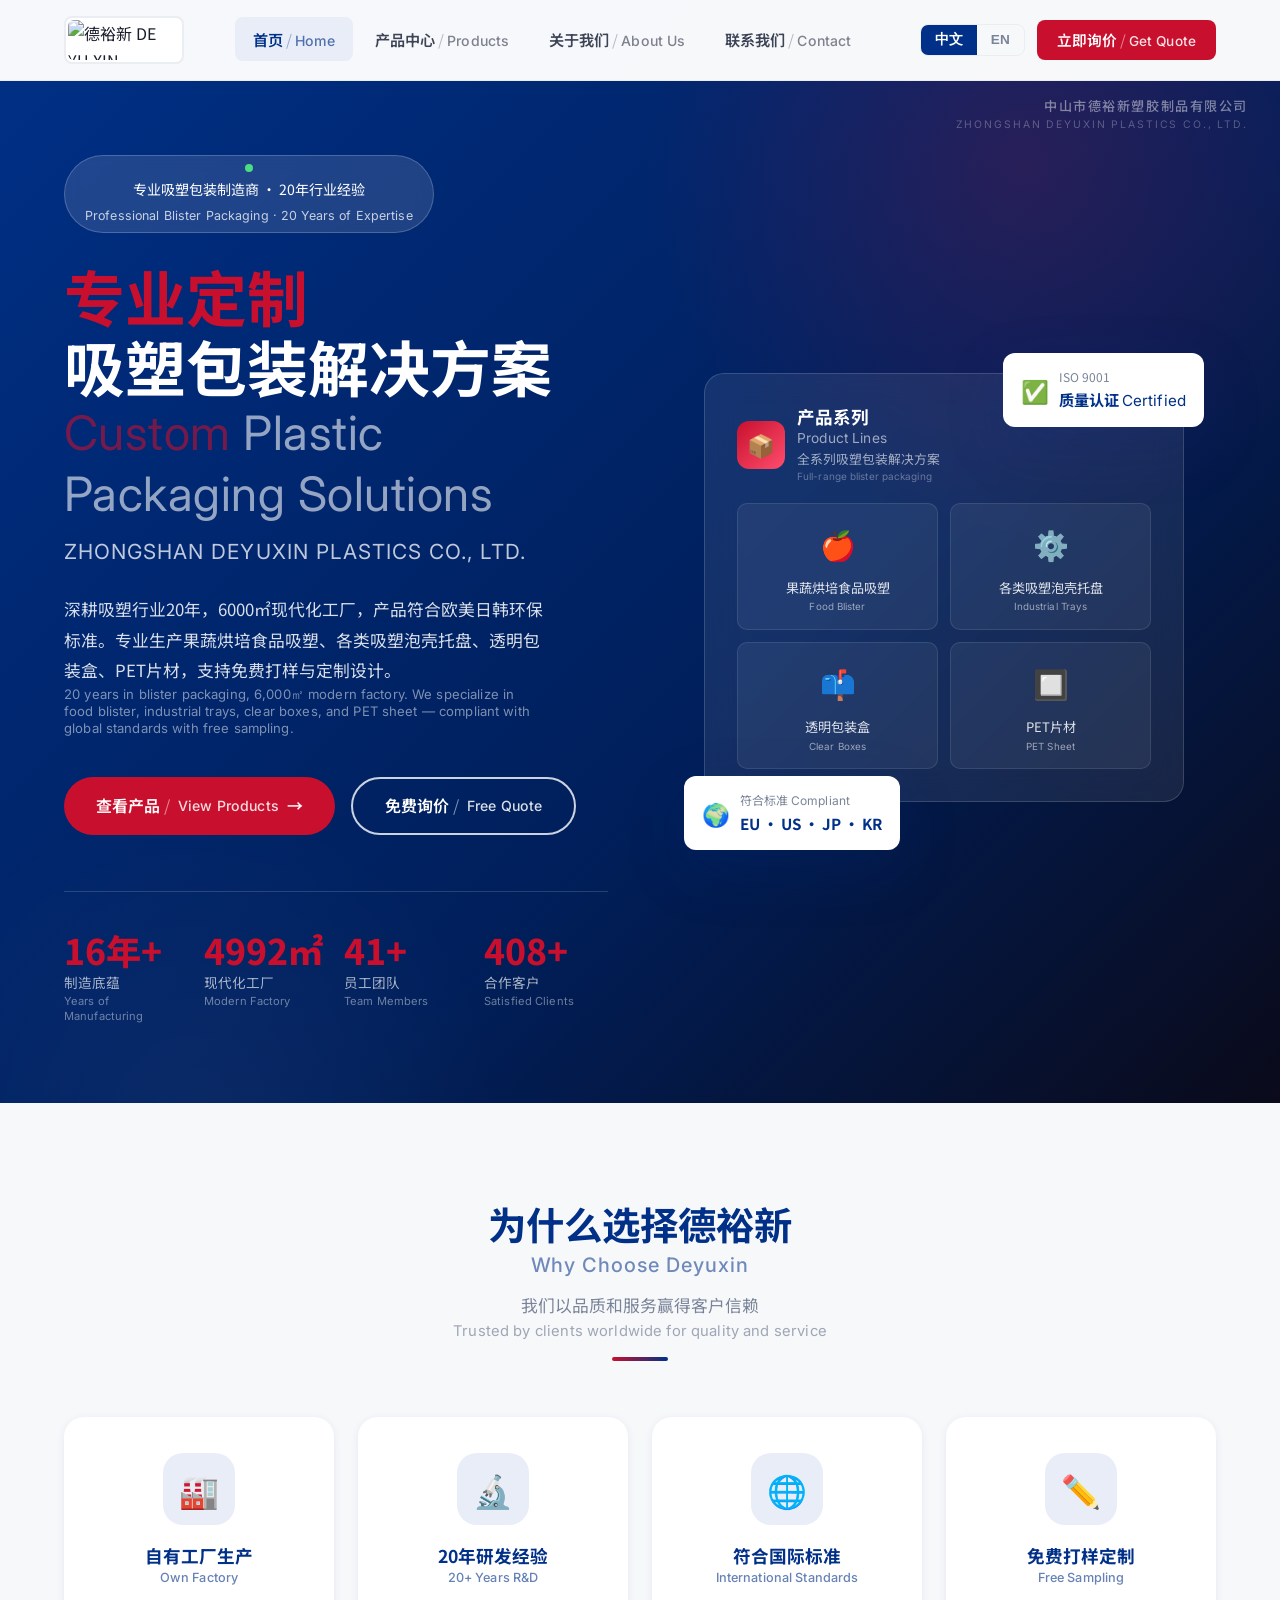
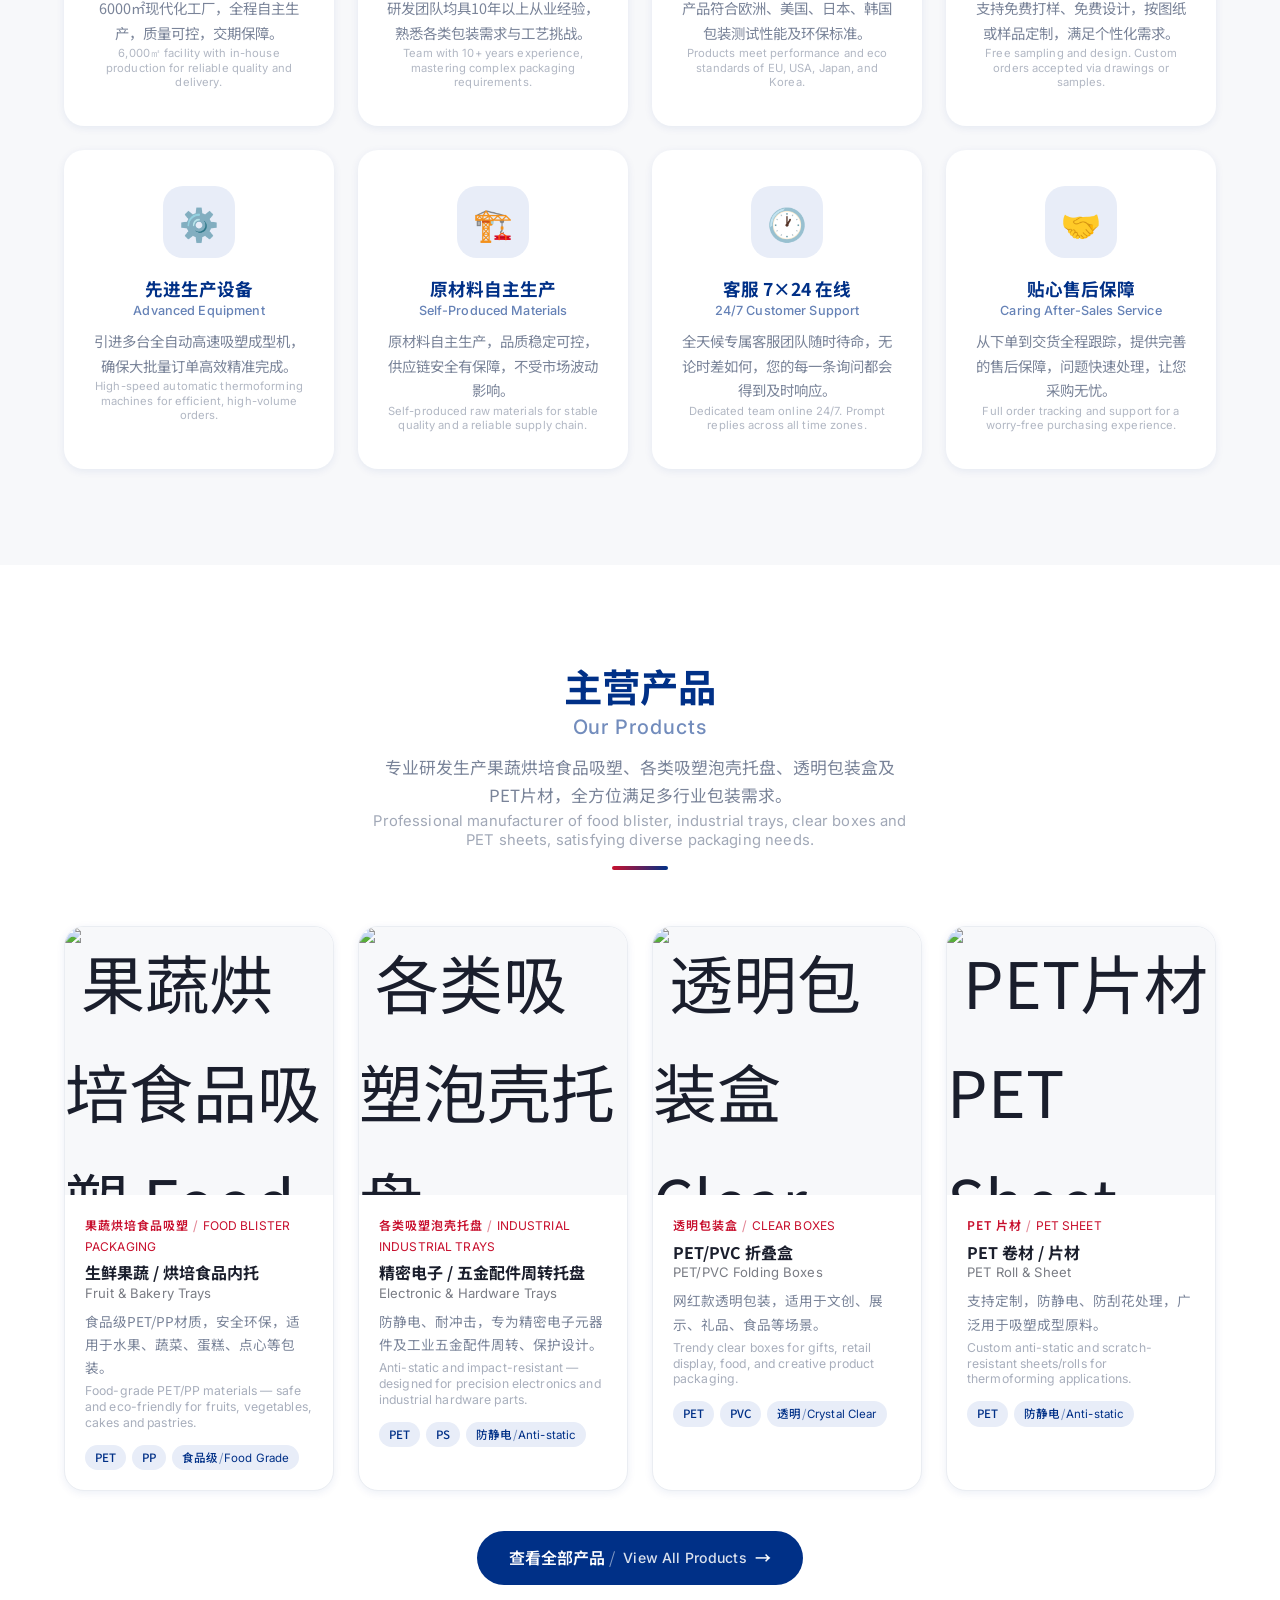
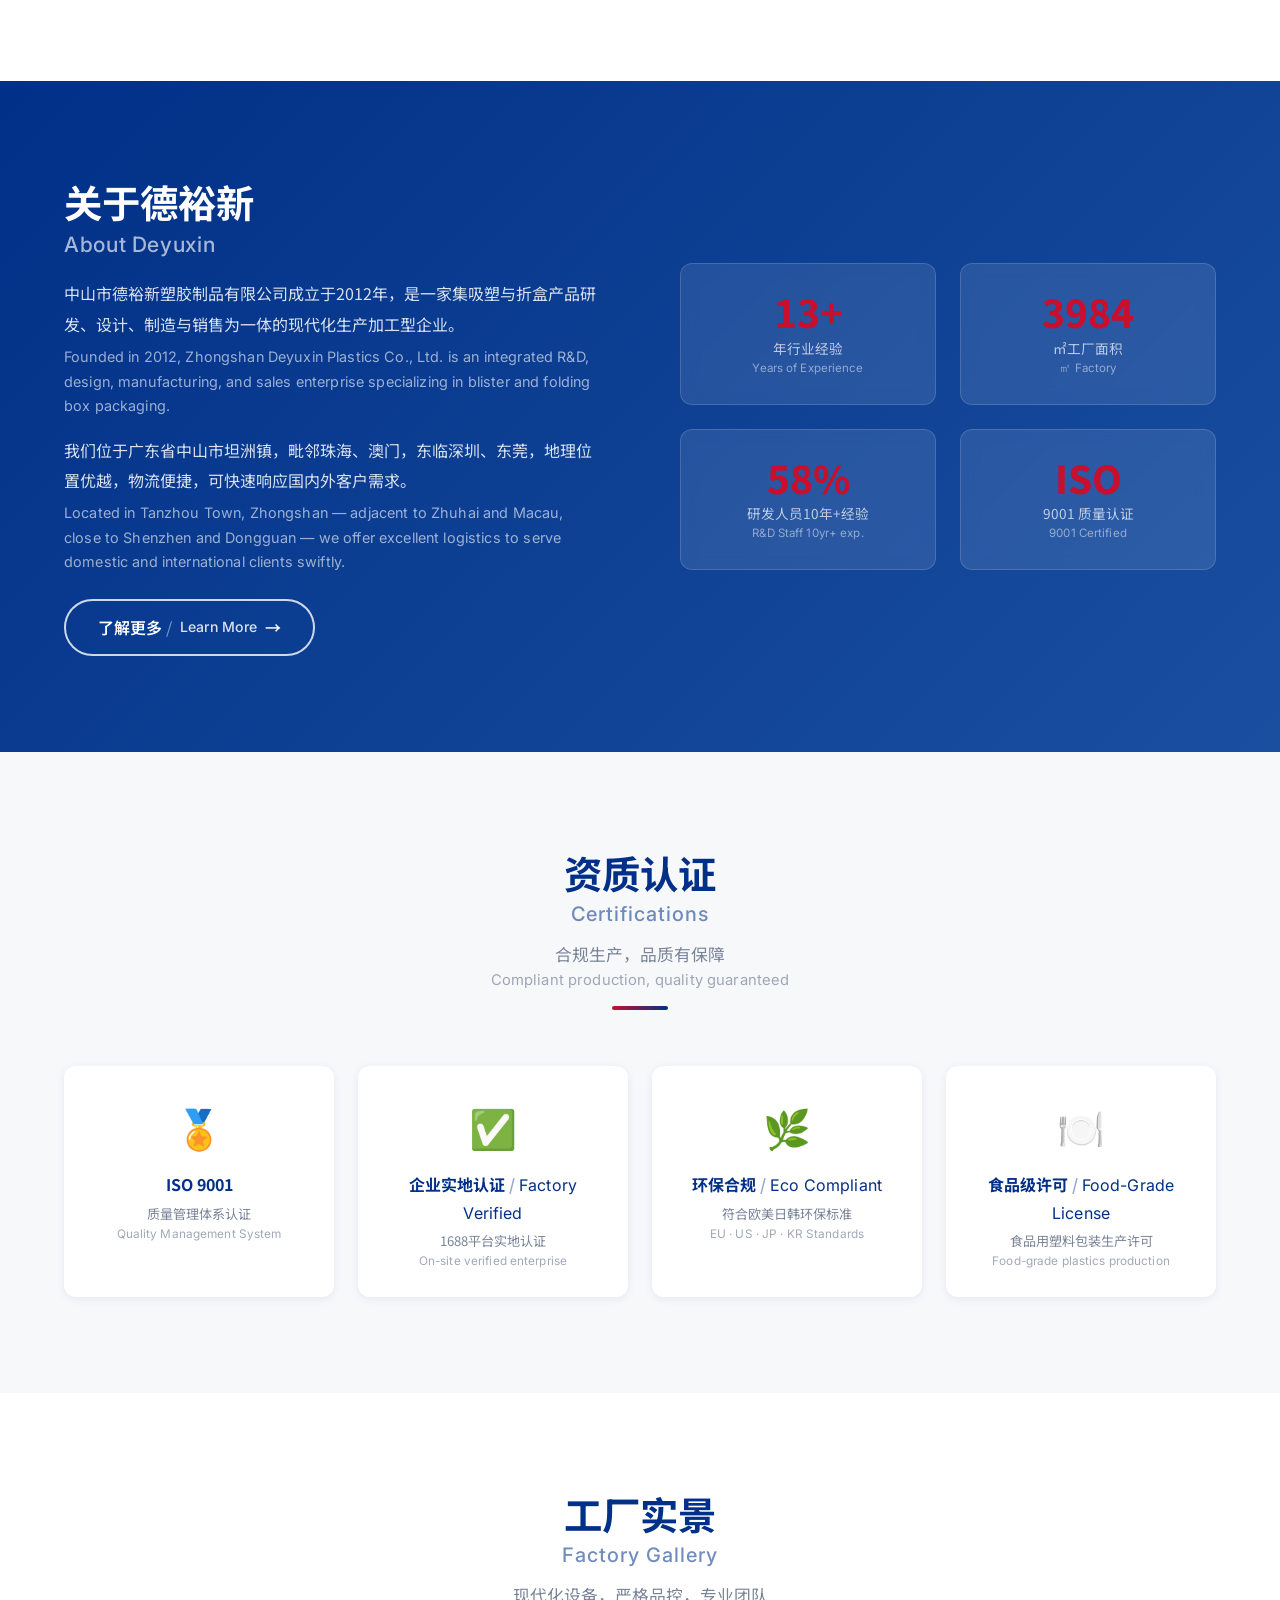
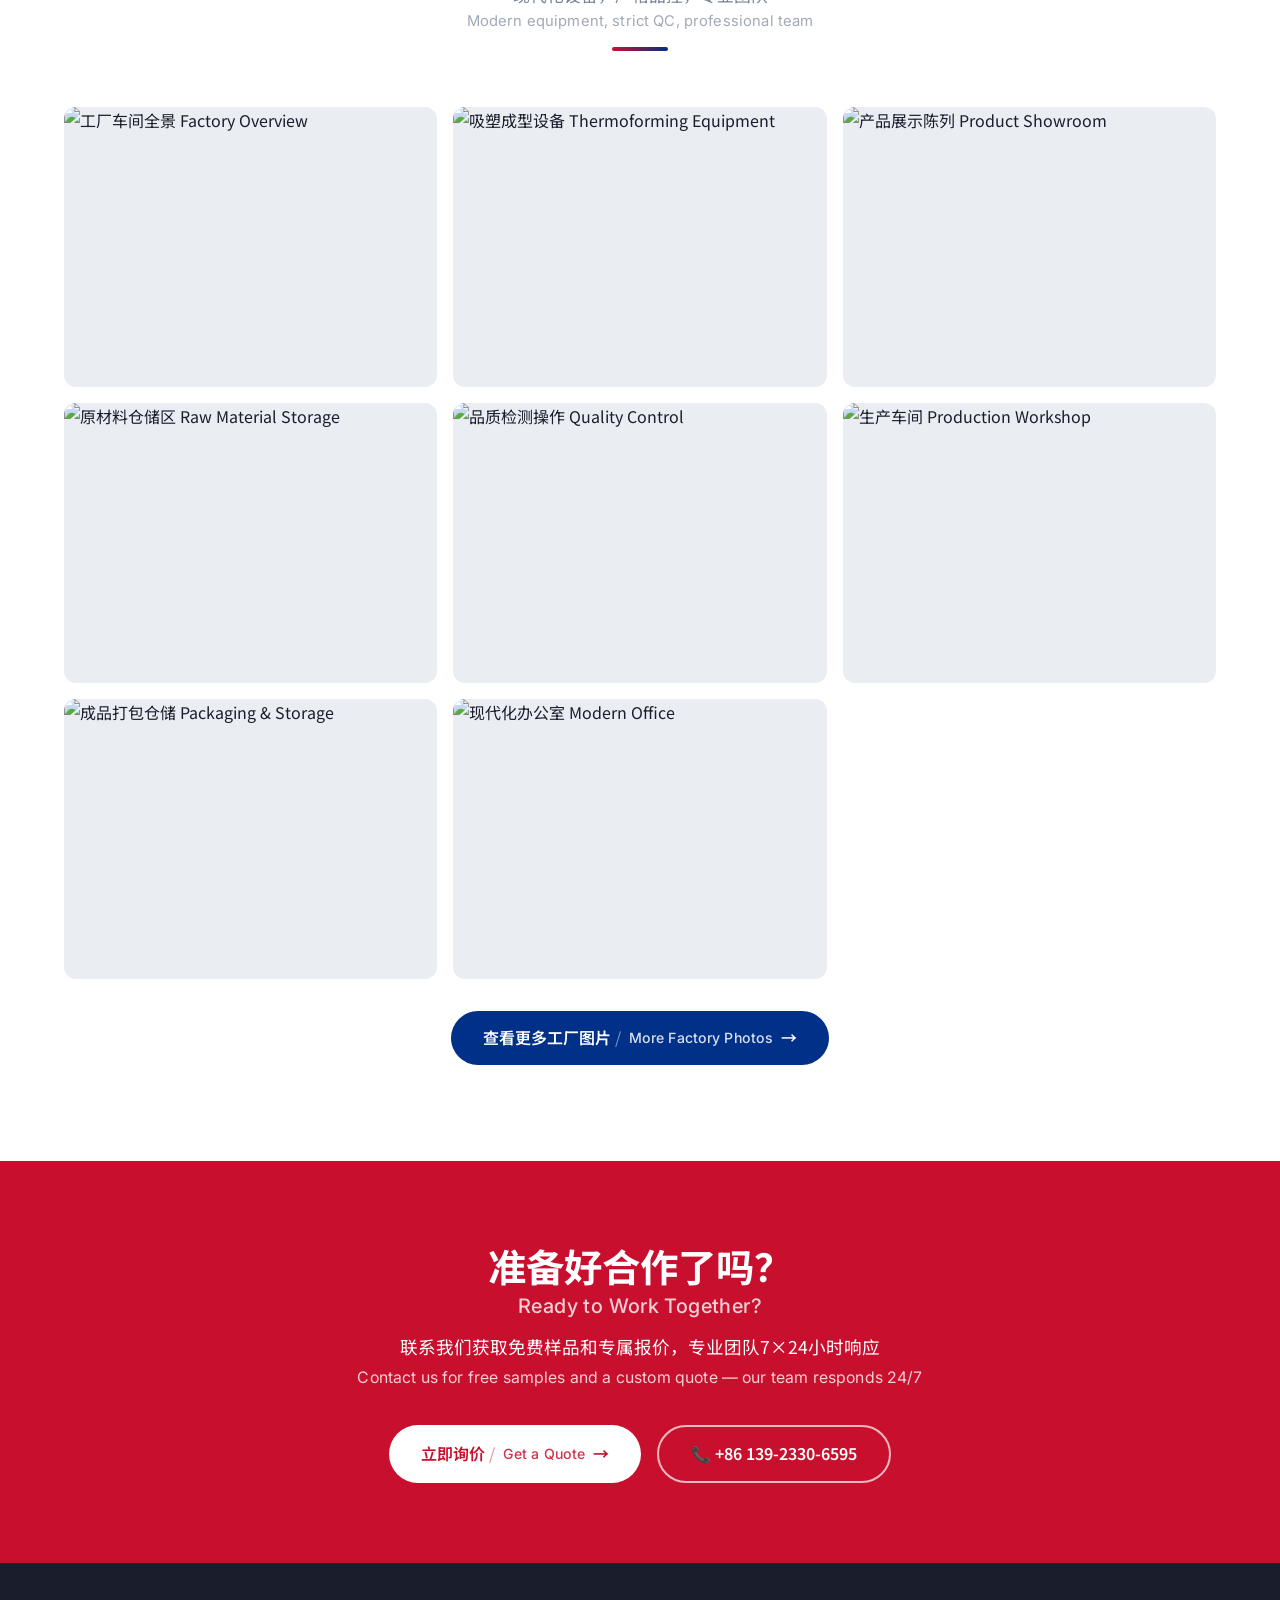
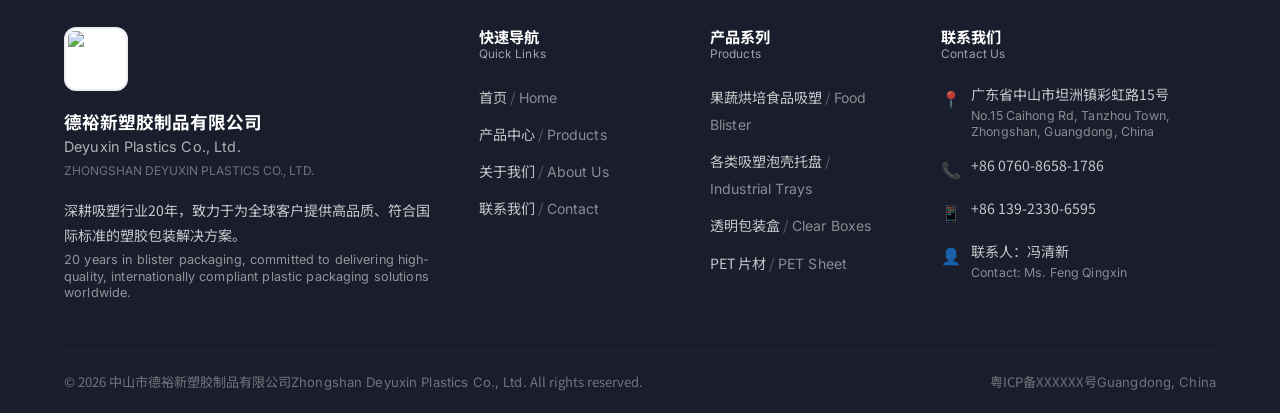
==== index.html @ 6acb629f "Fix hero stats text wrapping on mobile devices" ====
<!DOCTYPE html>
<html lang="zh-CN">
<head>
  <meta charset="UTF-8">
  <meta name="viewport" content="width=device-width, initial-scale=1.0">
  <title>德裕新塑胶 | 果蔬烘培食品吸塑 · 各类吸塑泡壳托盘 · 透明包装盒 · PET片材 — Deyuxin Plastics</title>
  <meta name="description" content="中山市德裕新塑胶制品有限公司，20年吸塑行业经验，专业生产果蔬烘培食品吸塑、各类吸塑泡壳托盘、透明包装盒、PET片材，支持定制，符合欧美环保标准。Deyuxin Plastics – 20 years of expertise in food blister, industrial trays, clear boxes, and PET sheet.">
  <meta name="keywords" content="果蔬吸塑,烘培吸塑,各类吸塑泡壳托盘,透明包装盒,PET片材,德裕新塑胶,food blister,industrial tray,clear box,PET sheet">
  <meta property="og:title" content="德裕新塑胶 — 专业吸塑包装定制制造商">
  <meta property="og:description" content="20年行业深耕，6000㎡现代化工厂，符合欧美日韩环保标准，支持免费打样">
  <link rel="preconnect" href="https://fonts.googleapis.com">
  <link rel="preconnect" href="https://fonts.gstatic.com" crossorigin>
  <link href="https://fonts.googleapis.com/css2?family=Noto+Sans+SC:wght@400;500;700;900&family=Inter:wght@400;500;600;700;800&display=swap" rel="stylesheet">
  <link rel="stylesheet" href="css/style.css?v=32.0">
  <link rel="icon" type="image/png" href="https://sc02.alicdn.com/kf/A30ca6d6edf42452d92a69e5c50462813z.png">
  <link rel="canonical" href="https://624139601.github.io/deyuxin-website/">
  <script type="application/ld+json">
  {
    "@context": "https://schema.org",
    "@type": "LocalBusiness",
    "name": "Zhongshan Deyuxin Plastics Co., Ltd.",
    "alternateName": "中山市德裕新塑胶制品有限公司",
    "url": "https://624139601.github.io/deyuxin-website/",
    "logo": "https://sc01.alicdn.com/kf/A005029e2fcb14751a5071525a122794dZ.png",
    "description": "Professional blister packaging manufacturer with 20 years of experience. Specializing in food blister, industrial trays, clear boxes, and PET sheets.",
    "address": {
      "@type": "PostalAddress",
      "addressLocality": "Zhongshan",
      "addressRegion": "Guangdong",
      "addressCountry": "CN"
    },
    "contactPoint": {
      "@type": "ContactPoint",
      "telephone": "+86-13536544923",
      "contactType": "customer service"
    }
  }
  </script>
  <style>
    /* Reveal animations */
    [data-reveal] { opacity:0; transform:translateY(30px); transition:opacity 0.7s ease, transform 0.7s ease; }
    [data-reveal].revealed { opacity:1; transform:none; }
    [data-reveal-delay="1"] { transition-delay:0.1s; }
    [data-reveal-delay="2"] { transition-delay:0.2s; }
    [data-reveal-delay="3"] { transition-delay:0.3s; }
    [data-reveal-delay="4"] { transition-delay:0.4s; }
  </style>
  <!-- GLightbox CSS -->
  <link rel="stylesheet" href="https://cdn.jsdelivr.net/npm/glightbox/dist/css/glightbox.min.css" />
</head>
<body>

<!-- ======== NAVBAR ======== -->
<nav class="navbar">
  <div class="container">
    <div class="nav-inner">
      <a href="index.html" class="nav-logo">
        <div class="logo-badge" style="background:white;border:2px solid var(--gray-200)"><img src="https://sc01.alicdn.com/kf/A005029e2fcb14751a5071525a122794dZ.png" alt="德裕新 DE YU XIN PLASTICS" style="width:100%;height:100%;object-fit:contain;background:white;border-radius:8px;padding:2px"></div>

      </a>
      <ul class="nav-links">
        <li><a href="index.html" class="nav-link active" data-page="index.html"><span class="zh">首页</span><span class="en">Home</span></a></li>
        <li><a href="products.html" class="nav-link" data-page="products.html"><span class="zh">产品中心</span><span class="en">Products</span></a></li>
        <li><a href="about.html" class="nav-link" data-page="about.html"><span class="zh">关于我们</span><span class="en">About Us</span></a></li>
        <li><a href="contact.html" class="nav-link" data-page="contact.html"><span class="zh">联系我们</span><span class="en">Contact</span></a></li>
      </ul>
      <div class="nav-actions">
        <div class="lang-toggle">
          <button class="lang-btn" data-lang="zh">中文</button>
          <button class="lang-btn" data-lang="en">EN</button>
        </div>
        <a href="contact.html" class="nav-cta"><span class="zh">立即询价</span><span class="en">Get Quote</span></a>
      </div>
      <div class="hamburger" id="hamburger">
        <span></span><span></span><span></span>
      </div>
    </div>
  </div>
</nav>

<!-- Mobile Menu -->
<div class="mobile-menu" id="mobileMenu">
  <a href="index.html" class="nav-link"><span class="zh">首页</span><span class="en">Home</span></a>
  <a href="products.html" class="nav-link"><span class="zh">产品中心</span><span class="en">Products</span></a>
  <a href="about.html" class="nav-link"><span class="zh">关于我们</span><span class="en">About Us</span></a>
  <a href="contact.html" class="nav-link"><span class="zh">联系我们</span><span class="en">Contact</span></a>
  <div class="lang-toggle" style="margin-top:16px">
    <button class="lang-btn" data-lang="zh">中文</button>
    <button class="lang-btn" data-lang="en">EN</button>
  </div>
  <a href="contact.html" class="btn btn-primary" style="margin-top:16px;justify-content:center"><span class="zh">立即询价</span><span class="en">Get a Quote</span></a>
</div>

<!-- ======== HERO ======== -->
<section class="hero">
  <!-- Company full name watermark top-right -->
  <div class="hero-company-watermark">
    <div class="hcw-cn">中山市德裕新塑胶制品有限公司</div>
    <div class="hcw-en">ZHONGSHAN DEYUXIN PLASTICS CO., LTD.</div>
  </div>
  <div class="container">
    <div class="hero-grid">
      <div class="hero-content">
        <div class="hero-badge">
          <span class="dot"></span>
          <span class="zh">专业吸塑包装制造商 · 20年行业经验</span>
          <span class="en">Professional Blister Packaging · 20 Years of Expertise</span>
        </div>
        <h1>
          <span class="zh"><span class="accent">专业定制</span><br>吸塑包装解决方案</span>
          <span class="en"><span class="accent">Custom</span> Plastic<br>Packaging Solutions</span>
        </h1>
        <p class="hero-sub">ZHONGSHAN DEYUXIN PLASTICS CO., LTD.</p>
        <p>
          <span class="zh">深耕吸塑行业20年，6000㎡现代化工厂，产品符合欧美日韩环保标准。专业生产果蔬烘培食品吸塑、各类吸塑泡壳托盘、透明包装盒、PET片材，支持免费打样与定制设计。</span>
          <span class="en">20 years in blister packaging, 6,000㎡ modern factory. We specialize in food blister, industrial trays, clear boxes, and PET sheet — compliant with global standards with free sampling.</span>
        </p>
        <div class="hero-buttons">
          <a href="products.html" class="btn btn-primary">
            <span class="zh">查看产品</span><span class="en">View Products</span>
            <span>→</span>
          </a>
          <a href="contact.html" class="btn btn-outline">
            <span class="zh">免费询价</span><span class="en">Free Quote</span>
          </a>
        </div>
        <div class="hero-stats">
          <div class="hero-stat">
            <div class="num"><span data-counter="20" data-suffix="年+">20年+</span></div>
            <div class="label"><span class="zh">制造底蕴</span><span class="en">Years of Manufacturing</span></div>
          </div>
          <div class="hero-stat">
            <div class="num"><span data-counter="6000" data-suffix="㎡">6000㎡</span></div>
            <div class="label"><span class="zh">现代化工厂</span><span class="en">Modern Factory</span></div>
          </div>
          <div class="hero-stat">
            <div class="num"><span data-counter="50" data-suffix="+">50+</span></div>
            <div class="label"><span class="zh">员工团队</span><span class="en">Team Members</span></div>
          </div>
          <div class="hero-stat">
            <div class="num"><span data-counter="500" data-suffix="+">500+</span></div>
            <div class="label"><span class="zh">合作客户</span><span class="en">Satisfied Clients</span></div>
          </div>
        </div>
      </div>

      <div class="hero-visual">
        <div class="hero-card-stack">
          <div class="hero-main-card">
            <div class="card-header">
              <div class="card-icon">📦</div>
              <div>
                <h3><span class="zh">产品系列</span><span class="en">Product Lines</span></h3>
                <div class="card-sub"><span class="zh">全系列吸塑包装解决方案</span><span class="en">Full-range blister packaging</span></div>
              </div>
            </div>
            <div class="hero-product-grid">
              <a href="products.html#food" class="hero-product-item">
                <div class="icon">🍎</div>
                <div class="name"><span class="zh">果蔬烘培食品吸塑</span><span class="en">Food Blister</span></div>
              </a>
              <a href="products.html#industrial" class="hero-product-item">
                <div class="icon">⚙️</div>
                <div class="name"><span class="zh">各类吸塑泡壳托盘</span><span class="en">Industrial Trays</span></div>
              </a>
              <a href="products.html#boxes" class="hero-product-item">
                <div class="icon">📫</div>
                <div class="name"><span class="zh">透明包装盒</span><span class="en">Clear Boxes</span></div>
              </a>
              <a href="products.html#sheet" class="hero-product-item">
                <div class="icon">🔲</div>
                <div class="name"><span class="zh">PET片材</span><span class="en">PET Sheet</span></div>
              </a>
            </div>
          </div>
          <div class="hero-float-badge top-right">
            <div class="badge-icon">✅</div>
            <div class="badge-text">
              <div class="t1">ISO 9001</div>
              <div class="t2"><span class="zh">质量认证</span><span class="en">Certified</span></div>
            </div>
          </div>
          <div class="hero-float-badge bottom-left">
            <div class="badge-icon">🌍</div>
            <div class="badge-text">
              <div class="t1"><span class="zh">符合标准</span><span class="en">Compliant</span></div>
              <div class="t2">EU · US · JP · KR</div>
            </div>
          </div>
        </div>
      </div>
    </div>
  </div>
</section>

<!-- ======== ADVANTAGES ======== -->
<section class="section advantages">
  <div class="container">
    <div class="section-title" data-reveal>
      <h2><span class="zh">为什么选择德裕新</span><span class="en">Why Choose Deyuxin</span></h2>
      <p class="subtitle"><span class="zh">我们以品质和服务赢得客户信赖</span><span class="en">Trusted by clients worldwide for quality and service</span></p>
      <div class="line"></div>
    </div>
    <div class="adv-grid">
      <div class="adv-card" data-reveal data-reveal-delay="1">
        <div class="adv-icon">🏭</div>
        <h3><span class="zh">自有工厂生产</span><span class="en">Own Factory</span></h3>
        <p><span class="zh">6000㎡现代化工厂，全程自主生产，质量可控，交期保障。</span><span class="en">6,000㎡ facility with in-house production for reliable quality and delivery.</span></p>
      </div>
      <div class="adv-card" data-reveal data-reveal-delay="2">
        <div class="adv-icon">🔬</div>
        <h3><span class="zh">20年研发经验</span><span class="en">20+ Years R&D</span></h3>
        <p><span class="zh">研发团队均具10年以上从业经验，熟悉各类包装需求与工艺挑战。</span><span class="en">Team with 10+ years experience, mastering complex packaging requirements.</span></p>
      </div>
      <div class="adv-card" data-reveal data-reveal-delay="3">
        <div class="adv-icon">🌐</div>
        <h3><span class="zh">符合国际标准</span><span class="en">International Standards</span></h3>
        <p><span class="zh">产品符合欧洲、美国、日本、韩国包装测试性能及环保标准。</span><span class="en">Products meet performance and eco standards of EU, USA, Japan, and Korea.</span></p>
      </div>
      <div class="adv-card" data-reveal data-reveal-delay="4">
        <div class="adv-icon">✏️</div>
        <h3><span class="zh">免费打样定制</span><span class="en">Free Sampling</span></h3>
        <p><span class="zh">支持免费打样、免费设计，按图纸或样品定制，满足个性化需求。</span><span class="en">Free sampling and design. Custom orders accepted via drawings or samples.</span></p>
      </div>
      <div class="adv-card" data-reveal data-reveal-delay="1">
        <div class="adv-icon">⚙️</div>
        <h3><span class="zh">先进生产设备</span><span class="en">Advanced Equipment</span></h3>
        <p><span class="zh">引进多台全自动高速吸塑成型机，确保大批量订单高效精准完成。</span><span class="en">High-speed automatic thermoforming machines for efficient, high-volume orders.</span></p>
      </div>
      <div class="adv-card" data-reveal data-reveal-delay="2">
        <div class="adv-icon">🏗️</div>
        <h3><span class="zh">原材料自主生产</span><span class="en">Self-Produced Materials</span></h3>
        <p><span class="zh">原材料自主生产，品质稳定可控，供应链安全有保障，不受市场波动影响。</span><span class="en">Self-produced raw materials for stable quality and a reliable supply chain.</span></p>
      </div>
      <div class="adv-card" data-reveal data-reveal-delay="3">
        <div class="adv-icon">🕐</div>
        <h3><span class="zh">客服 7×24 在线</span><span class="en">24/7 Customer Support</span></h3>
        <p><span class="zh">全天候专属客服团队随时待命，无论时差如何，您的每一条询问都会得到及时响应。</span><span class="en">Dedicated team online 24/7. Prompt replies across all time zones.</span></p>
      </div>
      <div class="adv-card" data-reveal data-reveal-delay="4">
        <div class="adv-icon">🤝</div>
        <h3><span class="zh">贴心售后保障</span><span class="en">Caring After-Sales Service</span></h3>
        <p><span class="zh">从下单到交货全程跟踪，提供完善的售后保障，问题快速处理，让您采购无忧。</span><span class="en">Full order tracking and support for a worry-free purchasing experience.</span></p>
      </div>
    </div>
  </div>
</section>

<!-- ======== PRODUCTS PREVIEW ======== -->
<section class="section products-preview">
  <div class="container">
    <div class="section-title" data-reveal>
      <h2><span class="zh">主营产品</span><span class="en">Our Products</span></h2>
      <p class="subtitle">
        <span class="zh">专业研发生产果蔬烘培食品吸塑、各类吸塑泡壳托盘、透明包装盒及PET片材，全方位满足多行业包装需求。</span>
        <span class="en">Professional manufacturer of food blister, industrial trays, clear boxes and PET sheets, satisfying diverse packaging needs.</span>
      </p>
      <div class="line"></div>
    </div>
    <div class="prod-grid">
      <a href="products.html#food" class="prod-card" data-reveal data-reveal-delay="1">
        <div class="prod-img"><img src="https://sc02.alicdn.com/kf/A21f2401854844646b0170735cc007e76A.png" alt="果蔬烘培食品吸塑 Food Blister" loading="lazy"></div>
        <div class="prod-body">
          <div class="prod-cat"><span class="zh">果蔬烘培食品吸塑</span><span class="en">Food Blister Packaging</span></div>
          <h3><span class="zh">生鲜果蔬 / 烘培食品内托</span><span class="en">Fruit & Bakery Trays</span></h3>
          <p><span class="zh">食品级PET/PP材质，安全环保，适用于水果、蔬菜、蛋糕、点心等包装。</span><span class="en">Food-grade PET/PP materials — safe and eco-friendly for fruits, vegetables, cakes and pastries.</span></p>
          <div class="prod-tags">
            <span class="prod-tag">PET</span>
            <span class="prod-tag">PP</span>
            <span class="prod-tag"><span class="zh">食品级</span><span class="en">Food Grade</span></span>
          </div>
        </div>
      </a>
      <a href="products.html#industrial" class="prod-card" data-reveal data-reveal-delay="2">
        <div class="prod-img"><img src="https://sc02.alicdn.com/kf/A2de3aa6d16174545a6d371f2a9da2967I.png" alt="各类吸塑泡壳托盘 Industrial Tray" loading="lazy"></div>
        <div class="prod-body">
          <div class="prod-cat"><span class="zh">各类吸塑泡壳托盘</span><span class="en">Industrial Industrial Trays</span></div>
          <h3><span class="zh">精密电子 / 五金配件周转托盘</span><span class="en">Electronic & Hardware Trays</span></h3>
          <p><span class="zh">防静电、耐冲击，专为精密电子元器件及工业五金配件周转、保护设计。</span><span class="en">Anti-static and impact-resistant — designed for precision electronics and industrial hardware parts.</span></p>
          <div class="prod-tags">
            <span class="prod-tag">PET</span>
            <span class="prod-tag">PS</span>
            <span class="prod-tag"><span class="zh">防静电</span><span class="en">Anti-static</span></span>
          </div>
        </div>
      </a>
      <a href="products.html#boxes" class="prod-card" data-reveal data-reveal-delay="3">
        <div class="prod-img"><img src="https://sc02.alicdn.com/kf/Ab356563d24d74a91ae024d659ae2a7daR.png" alt="透明包装盒 Clear Box" loading="lazy"></div>
        <div class="prod-body">
          <div class="prod-cat"><span class="zh">透明包装盒</span><span class="en">Clear Boxes</span></div>
          <h3><span class="zh">PET/PVC 折叠盒</span><span class="en">PET/PVC Folding Boxes</span></h3>
          <p><span class="zh">网红款透明包装，适用于文创、展示、礼品、食品等场景。</span><span class="en">Trendy clear boxes for gifts, retail display, food, and creative product packaging.</span></p>
          <div class="prod-tags">
            <span class="prod-tag">PET</span>
            <span class="prod-tag">PVC</span>
            <span class="prod-tag"><span class="zh">透明</span><span class="en">Crystal Clear</span></span>
          </div>
        </div>
      </a>
      <a href="products.html#sheet" class="prod-card" data-reveal data-reveal-delay="4">
        <div class="prod-img"><img src="https://sc02.alicdn.com/kf/A1719d519793640029c4bc138f81c8ac0T.png" alt="PET片材 PET Sheet" loading="lazy"></div>
        <div class="prod-body">
          <div class="prod-cat"><span class="zh">PET 片材</span><span class="en">PET Sheet</span></div>
          <h3><span class="zh">PET 卷材 / 片材</span><span class="en">PET Roll & Sheet</span></h3>
          <p><span class="zh">支持定制，防静电、防刮花处理，广泛用于吸塑成型原料。</span><span class="en">Custom anti-static and scratch-resistant sheets/rolls for thermoforming applications.</span></p>
          <div class="prod-tags">
            <span class="prod-tag">PET</span>
            <span class="prod-tag"><span class="zh">防静电</span><span class="en">Anti-static</span></span>
          </div>
        </div>
      </a>
    </div>
    <div style="text-align:center; margin-top:40px;" data-reveal>
      <a href="products.html" class="btn btn-blue">
        <span class="zh">查看全部产品</span><span class="en">View All Products</span> →
      </a>
    </div>
  </div>
</section>

<!-- ======== ABOUT STRIP ======== -->
<section class="section about-strip">
  <div class="container">
    <div class="about-strip-inner">
      <div class="about-text" data-reveal>
        <h2><span class="zh">关于德裕新</span><span class="en">About Deyuxin</span></h2>
        <p><span class="zh">中山市德裕新塑胶制品有限公司成立于2012年，是一家集吸塑与折盒产品研发、设计、制造与销售为一体的现代化生产加工型企业。</span><span class="en">Founded in 2012, Zhongshan Deyuxin Plastics Co., Ltd. is an integrated R&D, design, manufacturing, and sales enterprise specializing in blister and folding box packaging.</span></p>
        <p><span class="zh">我们位于广东省中山市坦洲镇，毗邻珠海、澳门，东临深圳、东莞，地理位置优越，物流便捷，可快速响应国内外客户需求。</span><span class="en">Located in Tanzhou Town, Zhongshan — adjacent to Zhuhai and Macau, close to Shenzhen and Dongguan — we offer excellent logistics to serve domestic and international clients swiftly.</span></p>
        <a href="about.html" class="btn btn-outline" style="margin-top:8px">
          <span class="zh">了解更多</span><span class="en">Learn More</span> →
        </a>
      </div>
      <div class="about-metrics" data-reveal>
        <div class="metric-card">
          <div class="val"><span data-counter="20" data-suffix="">20</span><span>+</span></div>
          <div class="lbl"><span class="zh">年行业经验</span><span class="en">Years of Experience</span></div>
        </div>
        <div class="metric-card">
          <div class="val"><span data-counter="6000" data-suffix="">6000</span></div>
          <div class="lbl"><span class="zh">㎡工厂面积</span><span class="en">㎡ Factory</span></div>
        </div>
        <div class="metric-card">
          <div class="val"><span data-counter="100" data-suffix="">100</span><span>%</span></div>
          <div class="lbl"><span class="zh">研发人员10年+经验</span><span class="en">R&D Staff 10yr+ exp.</span></div>
        </div>
        <div class="metric-card">
          <div class="val"><span>ISO</span></div>
          <div class="lbl"><span class="zh">9001 质量认证</span><span class="en">9001 Certified</span></div>
        </div>
      </div>
    </div>
  </div>
</section>

<!-- ======== CERTIFICATIONS ======== -->
<section class="section certs">
  <div class="container">
    <div class="section-title" data-reveal>
      <h2><span class="zh">资质认证</span><span class="en">Certifications</span></h2>
      <p class="subtitle"><span class="zh">合规生产，品质有保障</span><span class="en">Compliant production, quality guaranteed</span></p>
      <div class="line"></div>
    </div>
    <div class="cert-grid">
      <div class="cert-item" data-reveal data-reveal-delay="1">
        <div class="cert-icon">🏅</div>
        <div class="cert-name">ISO 9001</div>
        <div class="cert-desc"><span class="zh">质量管理体系认证</span><span class="en">Quality Management System</span></div>
      </div>
      <div class="cert-item" data-reveal data-reveal-delay="2">
        <div class="cert-icon">✅</div>
        <div class="cert-name"><span class="zh">企业实地认证</span><span class="en">Factory Verified</span></div>
        <div class="cert-desc"><span class="zh">1688平台实地认证</span><span class="en">On-site verified enterprise</span></div>
      </div>
      <div class="cert-item" data-reveal data-reveal-delay="3">
        <div class="cert-icon">🌿</div>
        <div class="cert-name"><span class="zh">环保合规</span><span class="en">Eco Compliant</span></div>
        <div class="cert-desc"><span class="zh">符合欧美日韩环保标准</span><span class="en">EU · US · JP · KR Standards</span></div>
      </div>
      <div class="cert-item" data-reveal data-reveal-delay="4">
        <div class="cert-icon">🍽️</div>
        <div class="cert-name"><span class="zh">食品级许可</span><span class="en">Food-Grade License</span></div>
        <div class="cert-desc"><span class="zh">食品用塑料包装生产许可</span><span class="en">Food-grade plastics production</span></div>
      </div>
    </div>
  </div>
</section>

<!-- ======== FACTORY GALLERY ======== -->
<section class="section gallery-section">
  <div class="container">
    <div class="section-title" data-reveal>
      <h2><span class="zh">工厂实景</span><span class="en">Factory Gallery</span></h2>
      <p class="subtitle"><span class="zh">现代化设备，严格品控，专业团队</span><span class="en">Modern equipment, strict QC, professional team</span></p>
      <div class="line"></div>
    </div>
    <div class="gallery-grid">
      <a href="https://sc01.alicdn.com/kf/A37460dedb49f4e81afb17bb0d9a09894R.png" class="glightbox gallery-item" data-reveal data-reveal-delay="1" data-description="现代化吸塑生产车间，环境整洁，布局科学 Modern thermoforming workshop with scientific layout.">
        <img src="https://sc01.alicdn.com/kf/A37460dedb49f4e81afb17bb0d9a09894R.png" alt="工厂车间全景 Factory Overview" loading="lazy">
        <div class="gallery-overlay"><span class="zh">工厂车间全景</span><span class="en">Factory Overview</span></div>
      </a>
      <a href="https://sc01.alicdn.com/kf/A14a0758852c64338ae39b1094c0f1547g.png" class="glightbox gallery-item" data-reveal data-reveal-delay="2" data-description="高精度自动成型设备，确保每一件产品尺寸严丝合缝 High-precision automated equipment ensures perfect dimensions.">
        <img src="https://sc01.alicdn.com/kf/A14a0758852c64338ae39b1094c0f1547g.png" alt="吸塑成型设备 Thermoforming Equipment" loading="lazy">
        <div class="gallery-overlay"><span class="zh">吸塑成型设备</span><span class="en">Thermoforming Equipment</span></div>
      </a>
      <a href="https://sc01.alicdn.com/kf/A9e23cabe38514e3dbbc1a2d9b27c57efD.png" class="glightbox gallery-item" data-reveal data-reveal-delay="3" data-description="产品展示厅，涵盖食品、电子、五金等多个行业包装样本 Showroom featuring packaging for food, electronics, and hardware.">
        <img src="https://sc01.alicdn.com/kf/A9e23cabe38514e3dbbc1a2d9b27c57efD.png" alt="产品展示陈列 Product Showroom" loading="lazy">
        <div class="gallery-overlay"><span class="zh">产品展示陈列</span><span class="en">Product Showroom</span></div>
      </a>
      <a href="https://sc02.alicdn.com/kf/A1205072d79ad4af591dc8b2b25b5dd9fN.png" class="glightbox gallery-item" data-reveal data-reveal-delay="1" data-description="严选环保PET/PP/PS原材料，从源头把控品质 ECO-friendly PET/PP/PS raw materials, quality controlled from source.">
        <img src="https://sc02.alicdn.com/kf/A1205072d79ad4af591dc8b2b25b5dd9fN.png" alt="原材料仓储区 Raw Material Storage" loading="lazy">
        <div class="gallery-overlay"><span class="zh">原材料仓储区</span><span class="en">Raw Material Storage</span></div>
      </a>
      <a href="https://sc02.alicdn.com/kf/A3d1f52d1b0ff4ba9af9748214f58903ff.png" class="glightbox gallery-item" data-reveal data-reveal-delay="2" data-description="专业质检团队，对产品进行拉力、透明度及厚度测试 Professional QC team testing for strength, clarity, and thickness.">
        <img src="https://sc02.alicdn.com/kf/A3d1f52d1b0ff4ba9af9748214f58903ff.png" alt="品质检测操作 Quality Control" loading="lazy">
        <div class="gallery-overlay"><span class="zh">品质检测操作</span><span class="en">Quality Control</span></div>
      </a>
      <a href="https://sc02.alicdn.com/kf/Ab6f9e4d672774861971b7079c060c7e9w.png" class="glightbox gallery-item" data-reveal data-reveal-delay="3" data-description="全封闭无尘化作业环境，符合食品级包装生产要求 Dust-free environment meeting food-grade production standards.">
        <img src="https://sc02.alicdn.com/kf/Ab6f9e4d672774861971b7079c060c7e9w.png" alt="生产车间 Production Workshop" loading="lazy">
        <div class="gallery-overlay"><span class="zh">生产车间</span><span class="en">Production Workshop</span></div>
      </a>
      <a href="https://sc01.alicdn.com/kf/A37460dedb49f4e81afb17bb0d9a09894R.png" class="glightbox gallery-item" data-reveal data-reveal-delay="2" data-description="成品打包与仓储区，确保货物安全发出 Finished goods packaging and storage area.">
        <img src="https://sc01.alicdn.com/kf/A37460dedb49f4e81afb17bb0d9a09894R.png" alt="成品打包仓储 Packaging & Storage" loading="lazy" style="object-position: bottom;">
        <div class="gallery-overlay"><span class="zh">成品打包仓储</span><span class="en">Packaging & Storage</span></div>
      </a>
      <a href="https://sc01.alicdn.com/kf/A14a0758852c64338ae39b1094c0f1547g.png" class="glightbox gallery-item" data-reveal data-reveal-delay="3" data-description="现代化管理办公室，专业团队为您提供询价与技术支持 Modern office with professional team for support.">
        <img src="https://sc02.alicdn.com/kf/Ab6f9e4d672774861971b7079c060c7e9w.png" alt="现代化办公室 Modern Office" loading="lazy" style="object-position: top;">
        <div class="gallery-overlay"><span class="zh">现代化办公室</span><span class="en">Modern Office</span></div>
      </a>
    </div>
    <div style="text-align:center; margin-top:32px;" data-reveal>
      <a href="about.html#factory" class="btn btn-blue">
        <span class="zh">查看更多工厂图片</span><span class="en">More Factory Photos</span> →
      </a>
    </div>
  </div>
</section>

<!-- ======== CONTACT CTA ======== -->
<section class="contact-cta">
  <div class="container">
    <h2 data-reveal><span class="zh">准备好合作了吗？</span><span class="en">Ready to Work Together?</span></h2>
    <p data-reveal><span class="zh">联系我们获取免费样品和专属报价，专业团队7×24小时响应</span><span class="en">Contact us for free samples and a custom quote — our team responds 24/7</span></p>
    <div class="cta-actions" data-reveal>
      <a href="contact.html" class="btn btn-white">
        <span class="zh">立即询价</span><span class="en">Get a Quote</span> →
      </a>
      <a href="tel:+8613923306595" class="btn btn-outline-white">
        📞 +86 139-2330-6595
      </a>
    </div>
  </div>
</section>

<!-- ======== FOOTER ======== -->
<footer class="footer">
  <div class="container">
    <div class="footer-grid">
      <div class="footer-brand">
        <div class="logo-badge" style="background:white;border:2px solid var(--gray-200)"><img src="https://sc01.alicdn.com/kf/A005029e2fcb14751a5071525a122794dZ.png" alt="德裕新 DE YU XIN PLASTICS" style="width:100%;height:100%;object-fit:contain;background:white;border-radius:8px;padding:2px"></div>
        <div class="brand-name"><span class="zh">德裕新塑胶制品有限公司</span><span class="en">Deyuxin Plastics Co., Ltd.</span></div>
        <div class="brand-sub">ZHONGSHAN DEYUXIN PLASTICS CO., LTD.</div>
        <p><span class="zh">深耕吸塑行业20年，致力于为全球客户提供高品质、符合国际标准的塑胶包装解决方案。</span><span class="en">20 years in blister packaging, committed to delivering high-quality, internationally compliant plastic packaging solutions worldwide.</span></p>
      </div>
      <div>
        <h4><span class="zh">快速导航</span><span class="en">Quick Links</span></h4>
        <ul class="footer-links">
          <li><a href="index.html"><span class="zh">首页</span><span class="en">Home</span></a></li>
          <li><a href="products.html"><span class="zh">产品中心</span><span class="en">Products</span></a></li>
          <li><a href="about.html"><span class="zh">关于我们</span><span class="en">About Us</span></a></li>
          <li><a href="contact.html"><span class="zh">联系我们</span><span class="en">Contact</span></a></li>
        </ul>
      </div>
      <div>
        <h4><span class="zh">产品系列</span><span class="en">Products</span></h4>
        <ul class="footer-links">
          <li><a href="products.html#food"><span class="zh">果蔬烘培食品吸塑</span><span class="en">Food Blister</span></a></li>
          <li><a href="products.html#industrial"><span class="zh">各类吸塑泡壳托盘</span><span class="en">Industrial Trays</span></a></li>
          <li><a href="products.html#boxes"><span class="zh">透明包装盒</span><span class="en">Clear Boxes</span></a></li>
          <li><a href="products.html#sheet"><span class="zh">PET 片材</span><span class="en">PET Sheet</span></a></li>
        </ul>
      </div>
      <div>
        <h4><span class="zh">联系我们</span><span class="en">Contact Us</span></h4>
        <div class="footer-contact-item">
          <span class="ci-icon">📍</span>
          <span><span class="zh">广东省中山市坦洲镇彩虹路15号</span><span class="en">No.15 Caihong Rd, Tanzhou Town, Zhongshan, Guangdong, China</span></span>
        </div>
        <div class="footer-contact-item">
          <span class="ci-icon">📞</span>
          <span>+86 0760-8658-1786</span>
        </div>
        <div class="footer-contact-item">
          <span class="ci-icon">📱</span>
          <span>+86 139-2330-6595</span>
        </div>
        <div class="footer-contact-item">
          <span class="ci-icon">👤</span>
          <span><span class="zh">联系人：冯清新</span><span class="en">Contact: Ms. Feng Qingxin</span></span>
        </div>
      </div>
    </div>
    <div class="footer-bottom">
      <span>© 2026 <span class="zh">中山市德裕新塑胶制品有限公司</span><span class="en">Zhongshan Deyuxin Plastics Co., Ltd.</span> All rights reserved.</span>
      <span><span class="zh">粤ICP备XXXXXX号</span><span class="en">Guangdong, China</span></span>
    </div>
  </div>
</footer>

<script src="https://cdn.jsdelivr.net/gh/mcstudios/glightbox/dist/js/glightbox.min.js"></script>
<script src="js/main.js"></script>
</body>
</html>
---- css/style.css ----
/* =============================================
   德裕新塑胶 / Deyuxin Plastics
   Main Stylesheet — Red · Blue · White Theme
   ============================================= */

/* ---------- CSS Variables ---------- */
:root {
  --red:      #C8102E;
  --red-dark: #9E0B23;
  --red-light:#F5D0D7;
  --blue:     #003087;
  --blue-mid: #1A4FA0;
  --blue-light:#E8EDF8;
  --white:    #FFFFFF;
  --gray-100: #F7F8FA;
  --gray-200: #EAEDF2;
  --gray-500: #7A8499;
  --gray-700: #3D4456;
  --gray-900: #1A1E2C;

  --font-cn: 'Noto Sans SC', 'PingFang SC', 'Microsoft YaHei', sans-serif;
  --font-en: 'Inter', 'Helvetica Neue', Arial, sans-serif;

  --shadow-sm: 0 2px 8px rgba(0,48,135,0.08);
  --shadow-md: 0 8px 30px rgba(0,48,135,0.12);
  --shadow-lg: 0 20px 60px rgba(0,48,135,0.18);
  --radius:   12px;
  --radius-lg:20px;
  --transition:0.3s cubic-bezier(0.4,0,0.2,1);
}

/* ---------- Reset ---------- */
*, *::before, *::after { box-sizing: border-box; margin: 0; padding: 0; }
html { scroll-behavior: smooth; font-size: 16px; }
body {
  font-family: var(--font-cn);
  color: var(--gray-900);
  background: var(--white);
  line-height: 1.7;
  overflow-x: hidden;
}
img { max-width: 100%; height: auto; display: block; }
a { text-decoration: none; color: inherit; }
ul { list-style: none; }

/* ---------- Typography ---------- */
h1,h2,h3,h4 { line-height: 1.3; font-weight: 700; }
.lang-en h1,.lang-en h2,.lang-en h3,.lang-en h4,
.lang-en p,.lang-en span,.lang-en a,.lang-en li,
.lang-en .btn,.lang-en .nav-link { font-family: var(--font-en); }

/* ---------- Bilingual Display ---------- */

/* Default: show both zh and en */
.zh { display: block; }
.en {
  display: block;
  font-size: 0.82em;
  opacity: 0.6;
  margin-top: 2px;
  font-family: var(--font-en);
  font-weight: 400;
  line-height: 1.4;
  letter-spacing: 0.01em;
}
span.zh { display: inline; }
span.en {
  display: block;
  font-size: 0.78em;
  opacity: 0.58;
  margin-top: 1px;
  font-family: var(--font-en);
  font-weight: 400;
  line-height: 1.3;
}

/* ---------- English-only mode ---------- */
/* When lang=en: hide all .zh, show .en at normal size/opacity */
body.lang-en .zh { display: none !important; }
body.lang-en span.zh { display: none !important; }
body.lang-en .en {
  display: block;
  font-size: inherit;
  opacity: 1;
  margin-top: 0;
  font-family: var(--font-en);
}
body.lang-en span.en {
  display: inline;
  font-size: inherit;
  opacity: 1;
  margin-top: 0;
  font-family: var(--font-en);
}
/* Show lang toggle again */
body .lang-toggle { display: flex; }

/* ---- Specific overrides for cleaner look in each context ---- */

/* Nav links: Chinese / English on same line, comfortable size */
.nav-link { line-height: 1.6; text-align: center; white-space: nowrap; }
.nav-link span.zh {
  display: inline;
  font-size: 0.95rem;
  font-weight: 600;
  opacity: 1;
}
.nav-link span.zh::after { content: ' / '; opacity: 0.35; font-weight: 400; }
.nav-link span.en {
  display: inline;
  font-size: 0.88rem;
  opacity: 0.65;
  margin: 0;
  font-family: var(--font-en);
  font-weight: 500;
  letter-spacing: 0.01em;
}

/* Nav CTA & Buttons: same line zh / en */
.nav-cta { line-height: 1.6; text-align: center; white-space: nowrap; }
.nav-cta span.zh { display: inline; font-size: 0.92rem; opacity: 1; margin: 0; font-weight: 600; }
.nav-cta span.zh::after { content: ' / '; opacity: 0.5; font-weight: 400; }
.nav-cta span.en { display: inline; font-size: 0.85rem; opacity: 0.88; margin: 0; font-family: var(--font-en); font-weight: 500; }

.btn { line-height: 1.6; flex-direction: row; gap: 6px; white-space: nowrap; }
.btn span.zh { display: inline; font-size: 1em; opacity: 1; margin: 0; font-weight: 600; }
.btn span.zh::after { content: ' / '; opacity: 0.5; font-weight: 400; }
.btn span.en { display: inline; font-size: 0.88em; opacity: 0.85; margin: 0; font-family: var(--font-en); font-weight: 500; }

/* Mobile menu nav links */
.mobile-menu .nav-link span.zh,
.mobile-menu .nav-link span.en { display: inline; opacity: 1; margin: 0; font-size: inherit; }
.mobile-menu .nav-link span.zh::after { content: ' / '; opacity: 0.4; }

/* Logo text: keep compact */
.logo-name span.zh,
.logo-name span.en { display: inline; font-size: inherit; opacity: 1; margin: 0; }
.logo-name span.zh::after { content: ' '; }

/* Breadcrumb: inline */
.breadcrumb span.zh,
.breadcrumb span.en,
.breadcrumb a span.zh,
.breadcrumb a span.en { display: inline; font-size: inherit; opacity: 1; margin: 0; }
.breadcrumb span.zh::after,
.breadcrumb a span.zh::after { content: ' / '; opacity: 0.5; font-size: 0.85em; }

/* Hero badge: zh one line, en next line */
.hero-badge { flex-direction: column; gap: 2px; text-align: center; }

/* ---------- Mobile: Only show Chinese in Chinese mode (hide English) ---------- */
@media (max-width: 768px) {
  /* Hide all English text when in Chinese mode */
  body:not(.lang-en) span.en,
  body:not(.lang-en) p.en,
  body:not(.lang-en) div.en-text,
  body:not(.lang-en) .hero-badge span.en {
    display: none !important;
  }
  
  /* Reset layout for items that were column/flex to center zh only */
  body:not(.lang-en) .hero-badge {
    flex-direction: row !important;
    justify-content: center;
    text-align: center;
    padding: 6px 12px;
    font-size: 0.75rem;
    gap: 4px;
    width: fit-content;
    margin: 0 auto 15px;
  }

  /* 2. 主营产品：从一排两个改成一排一个横向的长方形 (上图下文) */
  body:not(.lang-en) .prod-grid {
    grid-template-columns: 1fr !important;
    gap: 25px;
  }

  body:not(.lang-en) .prod-card {
    display: flex;
    flex-direction: column;
    height: auto;
    border-radius: 12px;
  }

  body:not(.lang-en) .prod-img {
    aspect-ratio: 16 / 9 !important; /* 标准宽屏长方形比例 */
    width: 100%;
    height: auto;
  }

  body:not(.lang-en) .prod-body {
    padding: 20px;
    text-align: left;
  }

  body:not(.lang-en) .prod-body h3 {
    font-size: 1.3rem;
    margin-bottom: 10px;
  }

  body:not(.lang-en) .prod-body p {
    font-size: 0.95rem;
    line-height: 1.6;
  }

  body:not(.lang-en) .adv-grid {
    grid-template-columns: repeat(2, 1fr) !important;
    gap: 12px;
  }

  body:not(.lang-en) .adv-card {
    padding: 20px 10px;
  }

  body:not(.lang-en) .adv-card h3 {
    font-size: 0.9rem;
    margin-bottom: 5px;
  }

  body:not(.lang-en) .adv-card p {
    font-size: 0.75rem;
    line-height: 1.4;
  }

  body:not(.lang-en) .hero h1 {
    font-size: 1.7rem !important;
    line-height: 1.2;
    margin-bottom: 12px;
  }

  body:not(.lang-en) .hero p {
    font-size: 0.9rem;
    line-height: 1.5;
  }

  body:not(.lang-en) .section-title h2 {
    font-size: 1.6rem;
  }
}
.hero-badge span.zh { display: block; font-size: 0.88rem; opacity: 1; margin: 0; line-height: 1.4; }
.hero-badge span.en { display: block; font-size: 0.78rem; opacity: 0.75; margin: 0; font-family: var(--font-en); font-weight: 400; line-height: 1.3; }

/* Hero product items: keep compact */
.hero-product-item .name span.zh,
.hero-product-item .name span.en { display: inline; font-size: inherit; opacity: 1; margin: 0; }
.hero-product-item .name span.zh::after { content: '\A'; white-space: pre; }
.hero-product-item .name span.en { display: block; font-size: 0.75em; opacity: 0.65; margin-top: 1px; }

/* Float badges: inline */
.hero-float-badge .badge-text span.zh,
.hero-float-badge .badge-text span.en { display: inline; font-size: inherit; opacity: 1; margin: 0; }
.hero-float-badge .badge-text span.zh::after { content: ' '; }

/* Hero stat labels */
.hero-stat .label span.zh { display: inline; }
.hero-stat .label span.en { display: block; font-size: 0.82em; opacity: 0.65; margin-top: 0; }

/* Hero buttons – already handled by .btn rule above */

/* Section title: zh big, en smaller below */
.section-title h2 .zh { display: inline; }
.section-title h2 .en { display: block; font-size: 0.52em; opacity: 0.55; margin-top: 4px; letter-spacing: 0.05em; font-weight: 500; }
.section-title .subtitle .zh { display: inline; }
.section-title .subtitle .en { display: block; font-size: 0.88em; opacity: 0.7; margin-top: 2px; }

/* Advantage cards */
.adv-card h3 .zh { display: inline; }
.adv-card h3 .en { display: block; font-size: 0.72em; opacity: 0.6; margin-top: 2px; font-weight: 500; }

/* Product cards */
.prod-cat .zh { display: inline; }
.prod-cat .en { display: inline; font-size: inherit; opacity: 1; margin: 0; }
.prod-cat .zh::after { content: ' / '; opacity: 0.5; }

.prod-body h3 .zh { display: inline; }
.prod-body h3 .en { display: block; font-size: 0.82em; opacity: 0.58; margin-top: 2px; font-weight: 400; }

.prod-body p .zh { display: inline; }
.prod-body p .en { display: block; font-size: 0.9em; opacity: 0.65; margin-top: 4px; }

/* Prod tags: inline */
.prod-tag span.zh, .prod-tag span.en,
.prod-full-tag span.zh, .prod-full-tag span.en { display: inline; font-size: inherit; opacity: 1; margin: 0; }
.prod-tag span.zh::after,
.prod-full-tag span.zh::after { content: '/'; opacity: 0.5; margin: 0 1px; }

/* About strip */
.about-text h2 .zh { display: inline; }
.about-text h2 .en { display: block; font-size: 0.55em; opacity: 0.65; margin-top: 4px; font-weight: 500; letter-spacing: 0.03em; }
.about-text p .zh { display: inline; }
.about-text p .en { display: block; font-size: 0.9em; opacity: 0.7; margin-top: 6px; line-height: 1.7; }

/* Metric cards */
.metric-card .lbl .zh { display: inline; }
.metric-card .lbl .en { display: block; font-size: 0.85em; opacity: 0.7; margin-top: 1px; }

/* Cert items */
.cert-name .zh { display: inline; }
.cert-name .en { display: inline; font-size: inherit; opacity: 1; margin: 0; }
.cert-name .zh::after { content: ' / '; opacity: 0.4; }
.cert-desc .zh { display: inline; }
.cert-desc .en { display: block; font-size: 0.9em; opacity: 0.7; margin-top: 2px; }

/* Gallery overlay */
.gallery-overlay .zh { display: inline; }
.gallery-overlay .en { display: block; font-size: 0.82em; opacity: 0.75; margin-top: 2px; font-weight: 400; }

/* Contact CTA */
.contact-cta h2 .zh { display: inline; }
.contact-cta h2 .en { display: block; font-size: 0.52em; opacity: 0.8; margin-top: 4px; font-weight: 500; letter-spacing: 0.02em; }
.contact-cta p .zh { display: inline; }
.contact-cta p .en { display: block; font-size: 0.9em; opacity: 0.8; margin-top: 6px; }

/* Footer */
.footer-brand .brand-name .zh { display: inline; }
.footer-brand .brand-name .en { display: block; font-size: 0.82em; opacity: 0.65; margin-top: 2px; }
.footer-brand p .zh { display: inline; }
.footer-brand p .en { display: block; font-size: 0.9em; opacity: 0.7; margin-top: 4px; }
.footer-links a .zh { display: inline; }
.footer-links a .en { display: inline; font-size: inherit; opacity: 0.65; margin: 0; }
.footer-links a .zh::after { content: ' / '; opacity: 0.4; }
.footer-contact-item span .zh { display: inline; }
.footer-contact-item span .en { display: block; font-size: 0.88em; opacity: 0.65; margin-top: 1px; }
.footer-bottom span .zh { display: inline; }
.footer-bottom span .en { display: inline; font-size: inherit; opacity: 1; margin: 0; }

/* Page hero */
.page-hero h1 .zh { display: inline; }
.page-hero h1 .en { display: block; font-size: 0.52em; opacity: 0.72; margin-top: 6px; font-weight: 500; letter-spacing: 0.04em; }
.page-hero p .zh { display: inline; }
.page-hero p .en { display: block; font-size: 0.9em; opacity: 0.75; margin-top: 6px; }

/* Category tabs */
.cat-tab .zh { display: inline; }
.cat-tab .en { display: inline; font-size: 0.82em; opacity: 0.7; margin: 0 0 0 3px; }

/* Product section titles */
.product-section-title h2 .zh { display: inline; }
.product-section-title h2 .en { display: block; font-size: 0.6em; opacity: 0.6; margin-top: 3px; font-weight: 500; }
.product-section-title p .zh { display: inline; }
.product-section-title p .en { display: block; font-size: 0.88em; opacity: 0.7; margin-top: 3px; }
.count .zh { display: inline; }
.count .en { display: inline; font-size: inherit; opacity: 1; margin: 0; }
.count .zh::after { content: ' / '; opacity: 0.4; }

/* Prod full cards */
.cat-label .zh { display: inline; }
.cat-label .en { display: inline; opacity: 0.6; font-size: 0.9em; margin: 0; }
.cat-label .zh::after { content: ' · '; opacity: 0.4; }
.prod-full-body h3 .zh { display: inline; }
.prod-full-body h3 .en { display: block; font-size: 0.8em; opacity: 0.58; margin-top: 3px; font-weight: 400; }
.prod-full-body p .zh { display: inline; }
.prod-full-body p .en { display: block; font-size: 0.9em; opacity: 0.65; margin-top: 5px; }

/* Prod specs */
.spec-key .zh { display: inline; }
.spec-key .en { display: inline; font-size: inherit; opacity: 0.7; margin: 0; }
.spec-key .zh::after { content: '/'; opacity: 0.4; margin: 0 1px; }
.spec-val .zh { display: inline; }
.spec-val .en { display: inline; font-size: inherit; opacity: 0.7; margin: 0; }
.spec-val .zh::after { content: ' '; }

/* About page story */
.about-story-text h2 .zh { display: inline; }
.about-story-text h2 .en { display: block; font-size: 0.55em; opacity: 0.6; margin-top: 4px; font-weight: 500; }
.about-story-text p .zh { display: inline; }
.about-story-text p .en { display: block; font-size: 0.9em; opacity: 0.65; margin-top: 6px; line-height: 1.7; }
.about-check-item span .zh { display: inline; }
.about-check-item span .en { display: block; font-size: 0.85em; opacity: 0.65; margin-top: 2px; }

/* Values */
.value-card h3 .zh { display: inline; }
.value-card h3 .en { display: block; font-size: 0.72em; opacity: 0.6; margin-top: 2px; font-weight: 500; }
.value-card p .zh { display: inline; }
.value-card p .en { display: block; font-size: 0.9em; opacity: 0.65; margin-top: 5px; }

/* Timeline */
.tl-content .year { /* year has no bilingual */ }
.tl-content h3 .zh { display: inline; }
.tl-content h3 .en { display: block; font-size: 0.82em; opacity: 0.6; margin-top: 2px; font-weight: 400; }
.tl-content p .zh { display: inline; }
.tl-content p .en { display: block; font-size: 0.9em; opacity: 0.65; margin-top: 4px; }

/* Contact info card */
.contact-info-card h2 .zh { display: inline; }
.contact-info-card h2 .en { display: block; font-size: 0.6em; opacity: 0.75; margin-top: 4px; font-weight: 500; }
.ci-label .zh { display: inline; }
.ci-label .en { display: inline; opacity: 0.8; font-size: inherit; margin: 0; }
.ci-label .zh::after { content: ' / '; opacity: 0.5; }
.ci-val .zh { display: inline; }
.ci-val .en { display: block; font-size: 0.88em; opacity: 0.75; margin-top: 2px; }

/* Contact form */
.contact-form h2 .zh { display: inline; }
.contact-form h2 .en { display: block; font-size: 0.6em; opacity: 0.6; margin-top: 4px; font-weight: 500; }
.form-group label .zh { display: inline; }
.form-group label .en { display: inline; opacity: 0.6; font-size: 0.88em; margin: 0 0 0 4px; }

/* FAQ */
.faq-q .zh { display: inline; }
.faq-q .en { display: block; font-size: 0.82em; opacity: 0.6; margin-top: 3px; font-weight: 400; }
.faq-a .zh { display: inline; }
.faq-a .en { display: block; font-size: 0.92em; opacity: 0.7; margin-top: 8px; border-top: 1px solid var(--gray-200); padding-top: 8px; }

/* lang-toggle display controlled above */

/* ---------- Layout Helpers ---------- */
.container {
  max-width: 1200px;
  margin: 0 auto;
  padding: 0 24px;
}
.section {
  padding: 96px 0;
}
.section-sm { padding: 64px 0; }
.section-title {
  text-align: center;
  margin-bottom: 56px;
}
.section-title h2 {
  font-size: clamp(1.8rem, 3vw, 2.6rem);
  color: var(--blue);
  margin-bottom: 12px;
}
.section-title .subtitle {
  font-size: 1.05rem;
  color: var(--gray-500);
  max-width: 540px;
  margin: 0 auto;
}
.section-title .line {
  width: 56px; height: 4px;
  background: linear-gradient(90deg, var(--red), var(--blue));
  border-radius: 2px;
  margin: 16px auto 0;
}

/* ---------- Buttons ---------- */
.btn {
  display: inline-flex;
  align-items: center;
  gap: 8px;
  padding: 14px 32px;
  border-radius: 50px;
  font-size: 1rem;
  font-weight: 600;
  cursor: pointer;
  transition: var(--transition);
  border: none;
}
.btn-primary {
  background: var(--red);
  color: var(--white);
}
.btn-primary:hover {
  background: var(--red-dark);
  transform: translateY(-2px);
  box-shadow: 0 8px 24px rgba(200,16,46,0.35);
}
.btn-outline {
  background: transparent;
  color: var(--white);
  border: 2px solid rgba(255,255,255,0.8);
}
.btn-outline:hover {
  background: var(--white);
  color: var(--blue);
  transform: translateY(-2px);
}
.btn-blue {
  background: var(--blue);
  color: var(--white);
}
.btn-blue:hover {
  background: var(--blue-mid);
  transform: translateY(-2px);
  box-shadow: 0 8px 24px rgba(0,48,135,0.35);
}

/* =============================================
   NAVIGATION
   ============================================= */
.navbar {
  position: fixed;
  top: 0; left: 0; right: 0;
  z-index: 1000;
  background: rgba(255,255,255,0.97);
  backdrop-filter: blur(12px);
  border-bottom: 1px solid var(--gray-200);
  transition: var(--transition);
}
.navbar.scrolled {
  box-shadow: var(--shadow-md);
}
.nav-inner {
  display: flex;
  align-items: center;
  justify-content: space-between;
  height: 80px;
}
.nav-logo {
  display: flex;
  align-items: center;
  gap: 12px;
}
.nav-logo .logo-badge {
  width: 120px; height: 48px;
  border-radius: 8px;
  display: flex;
  align-items: center;
  justify-content: center;
  overflow: hidden;
  flex-shrink: 0;
  background: white;
}
.nav-logo .logo-badge img {
  width: 100%; height: 100%;
  object-fit: contain;
  padding: 4px 6px;
}
.nav-logo .logo-text {
  display: flex;
  flex-direction: column;
}
.nav-logo .logo-name {
  font-size: 1.05rem;
  font-weight: 800;
  color: var(--blue);
  line-height: 1.2;
}
.nav-logo .logo-sub {
  font-size: 0.68rem;
  color: var(--gray-500);
  letter-spacing: 0.05em;
  font-family: var(--font-en);
}

.nav-links {
  display: flex;
  align-items: center;
  gap: 4px;
}
.nav-link {
  padding: 10px 18px;
  border-radius: 8px;
  font-size: 1rem;
  font-weight: 500;
  color: var(--gray-700);
  transition: var(--transition);
}
.nav-link:hover, .nav-link.active {
  color: var(--blue);
  background: var(--blue-light);
}
.nav-actions {
  display: flex;
  align-items: center;
  gap: 12px;
}

.lang-toggle {
  display: flex;
  background: var(--gray-100);
  border-radius: 8px;
  overflow: hidden;
  border: 1px solid var(--gray-200);
}
.lang-btn {
  padding: 6px 14px;
  font-size: 0.85rem;
  font-weight: 600;
  cursor: pointer;
  transition: var(--transition);
  color: var(--gray-500);
  background: transparent;
  border: none;
}
.lang-btn.active {
  background: var(--blue);
  color: white;
}
.nav-cta {
  padding: 8px 20px;
  background: var(--red);
  color: white;
  border-radius: 8px;
  font-size: 0.9rem;
  font-weight: 600;
  transition: var(--transition);
}
.nav-cta:hover {
  background: var(--red-dark);
  transform: translateY(-1px);
}
/* Hamburger */
.hamburger {
  display: none;
  flex-direction: column;
  gap: 5px;
  cursor: pointer;
  padding: 4px;
}
.hamburger span {
  width: 24px; height: 2px;
  background: var(--blue);
  border-radius: 2px;
  transition: var(--transition);
}
/* Mobile nav */
.mobile-menu {
  display: none;
  position: fixed;
  top: 72px; left: 0; right: 0; bottom: 0;
  background: white;
  z-index: 999;
  padding: 32px 24px;
  flex-direction: column;
  gap: 8px;
}
.mobile-menu.open { display: flex; }
.mobile-menu .nav-link {
  padding: 16px 20px;
  font-size: 1.1rem;
  border-radius: var(--radius);
  border-bottom: 1px solid var(--gray-200);
}

/* =============================================
   HERO SECTION
   ============================================= */
.hero {
  min-height: 100vh;
  background: linear-gradient(135deg, var(--blue) 0%, #001F5B 60%, #0A0A1A 100%);
  display: flex;
  align-items: center;
  position: relative;
  overflow: hidden;
  padding-top: 72px;
}
/* Company name watermark — top right of hero */
.hero-company-watermark {
  position: absolute;
  top: 96px; /* below navbar */
  right: 32px;
  z-index: 2;
  text-align: right;
}
.hero-company-watermark .hcw-cn {
  font-size: 0.82rem;
  color: rgba(255,255,255,0.45);
  font-weight: 500;
  letter-spacing: 0.12em;
  line-height: 1.5;
}
.hero-company-watermark .hcw-en {
  font-size: 0.65rem;
  color: rgba(255,255,255,0.28);
  font-family: var(--font-en);
  font-weight: 400;
  letter-spacing: 0.18em;
  margin-top: 2px;
  line-height: 1.4;
}
/* Hide one based on language */
body.lang-en .hero-company-watermark .hcw-cn { display: none; }
body.lang-en .hero-company-watermark .hcw-en { color: rgba(255,255,255,0.4); font-size: 0.72rem; }
@media (max-width: 768px) {
  .hero-company-watermark { display: none; }
}

.hero::before {
  content: '';
  position: absolute;
  top: -20%; right: -10%;
  width: 60vw; height: 60vw;
  background: radial-gradient(circle, rgba(200,16,46,0.2) 0%, transparent 70%);
  border-radius: 50%;
}
.hero::after {
  content: '';
  position: absolute;
  bottom: -30%; left: -10%;
  width: 50vw; height: 50vw;
  background: radial-gradient(circle, rgba(255,255,255,0.04) 0%, transparent 70%);
  border-radius: 50%;
}
.hero-grid {
  position: relative;
  z-index: 1;
  display: grid;
  grid-template-columns: 1fr 1fr;
  gap: 64px;
  align-items: center;
  min-height: calc(100vh - 72px);
  padding: 80px 0;
}
.hero-content { color: white; }
.hero-badge {
  display: inline-flex;
  align-items: center;
  gap: 8px;
  background: rgba(255,255,255,0.12);
  border: 1px solid rgba(255,255,255,0.2);
  border-radius: 50px;
  padding: 8px 20px;
  font-size: 0.85rem;
  margin-bottom: 28px;
  backdrop-filter: blur(8px);
}
.hero-badge .dot {
  width: 8px; height: 8px;
  background: #4ADE80;
  border-radius: 50%;
  animation: pulse 2s infinite;
}
@keyframes pulse {
  0%,100% { opacity: 1; transform: scale(1); }
  50% { opacity: 0.6; transform: scale(1.3); }
}
.hero h1 {
  font-size: clamp(2.4rem, 5vw, 3.8rem);
  line-height: 1.15;
  margin-bottom: 8px;
}
.hero h1 .accent { color: var(--red); }
.hero .hero-sub {
  font-size: clamp(1rem, 2vw, 1.3rem);
  opacity: 0.75;
  margin-bottom: 24px;
  font-family: var(--font-en);
  letter-spacing: 0.05em;
}
.hero p {
  font-size: 1.05rem;
  opacity: 0.85;
  max-width: 480px;
  margin-bottom: 40px;
  line-height: 1.8;
}
.hero-buttons {
  display: flex;
  gap: 16px;
  flex-wrap: wrap;
}
.hero-stats {
  display: grid;
  grid-template-columns: repeat(4, 1fr);
  gap: 16px;
  margin-top: 56px;
  padding-top: 40px;
  border-top: 1px solid rgba(255,255,255,0.15);
}
.hero-stat .num {
  font-size: 2.2rem;
  font-weight: 800;
  color: white;
  line-height: 1;
}
.hero-stat .num span { color: var(--red); }
.hero-stat .label {
  font-size: 0.85rem;
  opacity: 0.65;
  margin-top: 4px;
}
.hero-visual {
  position: relative;
  display: flex;
  align-items: center;
  justify-content: center;
}
.hero-card-stack {
  position: relative;
  width: 100%;
  max-width: 480px;
}
.hero-main-card {
  background: rgba(255,255,255,0.08);
  backdrop-filter: blur(16px);
  border: 1px solid rgba(255,255,255,0.15);
  border-radius: var(--radius-lg);
  padding: 32px;
  color: white;
}
.hero-main-card .card-header {
  display: flex;
  align-items: center;
  gap: 12px;
  margin-bottom: 20px;
}
.hero-main-card .card-icon {
  width: 48px; height: 48px;
  background: linear-gradient(135deg, var(--red), #FF4D6D);
  border-radius: 12px;
  display: flex;
  align-items: center;
  justify-content: center;
  font-size: 1.4rem;
}
.hero-main-card h3 { font-size: 1.1rem; }
.hero-main-card .card-sub { font-size: 0.8rem; opacity: 0.6; }
.hero-product-grid {
  display: grid;
  grid-template-columns: 1fr 1fr;
  gap: 12px;
}
.hero-product-item {
  background: rgba(255,255,255,0.06);
  border: 1px solid rgba(255,255,255,0.1);
  border-radius: 10px;
  padding: 16px;
  text-align: center;
  transition: var(--transition);
}
.hero-product-item:hover {
  background: rgba(255,255,255,0.12);
  transform: translateY(-2px);
}
.hero-product-item .icon { font-size: 1.8rem; margin-bottom: 8px; }
.hero-product-item .name { font-size: 0.82rem; opacity: 0.85; }
.hero-float-badge {
  position: absolute;
  background: white;
  border-radius: 12px;
  padding: 14px 18px;
  box-shadow: var(--shadow-lg);
  display: flex;
  align-items: center;
  gap: 10px;
}
.hero-float-badge.top-right {
  top: -20px; right: -20px;
}
.hero-float-badge.bottom-left {
  bottom: -48px; left: -20px;
}
.hero-float-badge .badge-icon { font-size: 1.4rem; }
.hero-float-badge .badge-text .t1 { font-size: 0.75rem; color: var(--gray-500); }
.hero-float-badge .badge-text .t2 { font-size: 0.95rem; font-weight: 700; color: var(--blue); }

/* =============================================
   ADVANTAGES
   ============================================= */
.advantages { background: var(--gray-100); }
.adv-grid {
  display: grid;
  grid-template-columns: repeat(4, 1fr);
  gap: 24px;
}
.adv-card {
  background: white;
  border-radius: var(--radius-lg);
  padding: 36px 28px;
  text-align: center;
  box-shadow: var(--shadow-sm);
  transition: var(--transition);
  position: relative;
  overflow: hidden;
}
.adv-card::before {
  content: '';
  position: absolute;
  top: 0; left: 0; right: 0;
  height: 4px;
  background: linear-gradient(90deg, var(--red), var(--blue));
  transform: scaleX(0);
  transition: var(--transition);
}
.adv-card:hover::before { transform: scaleX(1); }
.adv-card:hover {
  transform: translateY(-8px);
  box-shadow: var(--shadow-md);
}
.adv-icon {
  width: 72px; height: 72px;
  background: var(--blue-light);
  border-radius: 20px;
  display: flex;
  align-items: center;
  justify-content: center;
  font-size: 2rem;
  margin: 0 auto 20px;
  transition: var(--transition);
}
.adv-card:hover .adv-icon {
  background: var(--blue);
  transform: scale(1.1) rotate(-5deg);
}
.adv-card h3 {
  font-size: 1.1rem;
  color: var(--blue);
  margin-bottom: 10px;
}
.adv-card p { font-size: 0.9rem; color: var(--gray-500); line-height: 1.7; }

/* =============================================
   PRODUCTS PREVIEW
   ============================================= */
.products-preview { background: white; }
.prod-grid {
  display: grid;
  grid-template-columns: repeat(4, 1fr);
  gap: 24px;
}
.prod-card {
  border-radius: var(--radius-lg);
  overflow: hidden;
  box-shadow: var(--shadow-sm);
  transition: var(--transition);
  background: white;
  border: 1px solid var(--gray-200);
}
.prod-card:hover {
  transform: translateY(-8px);
  box-shadow: var(--shadow-md);
}
.prod-img {
  aspect-ratio: 1;
  background: var(--gray-100);
  display: flex;
  align-items: center;
  justify-content: center;
  font-size: 4rem;
  position: relative;
  overflow: hidden;
}
.prod-img img {
  width: 100%; height: 100%;
  object-fit: cover;
  transition: var(--transition);
}
.prod-card:hover .prod-img img { transform: scale(1.08); }
.prod-img .placeholder-emoji { font-size: 4rem; }
.prod-body { padding: 20px; }
.prod-cat {
  font-size: 0.75rem;
  font-weight: 600;
  color: var(--red);
  text-transform: uppercase;
  letter-spacing: 0.08em;
  margin-bottom: 6px;
}
.prod-body h3 { font-size: 1rem; color: var(--gray-900); margin-bottom: 8px; }
.prod-body p { font-size: 0.85rem; color: var(--gray-500); margin-bottom: 14px; }
.prod-tags { display: flex; flex-wrap: wrap; gap: 6px; }
.prod-tag {
  font-size: 0.72rem;
  padding: 3px 10px;
  background: var(--blue-light);
  color: var(--blue);
  border-radius: 50px;
  font-weight: 500;
}

/* =============================================
   ABOUT STRIP
   ============================================= */
.about-strip {
  background: linear-gradient(135deg, var(--blue), var(--blue-mid));
  color: white;
}
.about-strip-inner {
  display: grid;
  grid-template-columns: 1fr 1fr;
  gap: 80px;
  align-items: center;
}
.about-text h2 {
  font-size: clamp(1.8rem, 3vw, 2.4rem);
  margin-bottom: 20px;
  color: white;
}
.about-text p { opacity: 0.85; margin-bottom: 16px; line-height: 1.9; }
.about-text .btn-outline { margin-top: 8px; }
.about-metrics {
  display: grid;
  grid-template-columns: 1fr 1fr;
  gap: 24px;
}
.metric-card {
  background: rgba(255,255,255,0.1);
  border: 1px solid rgba(255,255,255,0.15);
  border-radius: var(--radius);
  padding: 28px;
  text-align: center;
  backdrop-filter: blur(8px);
}
.metric-card .val {
  font-size: 2.4rem;
  font-weight: 800;
  color: white;
  line-height: 1;
}
.metric-card .val span { color: var(--red); }
.metric-card .lbl { font-size: 0.85rem; opacity: 0.7; margin-top: 6px; }

/* =============================================
   CERTIFICATIONS
   ============================================= */
.certs { background: var(--gray-100); }
.cert-grid {
  display: flex;
  justify-content: center;
  gap: 24px;
}
.cert-item {
  flex: 1;
  max-width: 280px;
  background: white;
  border-radius: var(--radius);
  padding: 28px 20px;
  text-align: center;
  box-shadow: var(--shadow-sm);
  transition: var(--transition);
}
.cert-item:hover { transform: translateY(-4px); box-shadow: var(--shadow-md); }
.cert-item .cert-icon { font-size: 2.4rem; margin-bottom: 12px; }
.cert-item .cert-name { font-weight: 700; color: var(--blue); font-size: 1rem; }
.cert-item .cert-desc { font-size: 0.82rem; color: var(--gray-500); margin-top: 4px; }

/* =============================================
   GALLERY
   ============================================= */
.gallery-section { background: white; }
.gallery-grid {
  display: grid;
  grid-template-columns: repeat(3, 1fr);
  gap: 16px;
}
.gallery-item {
  border-radius: var(--radius);
  overflow: hidden;
  aspect-ratio: 4/3;
  background: var(--gray-200);
  position: relative;
  cursor: zoom-in;
}
.gallery-item img {
  width: 100%; height: 100%;
  object-fit: cover;
  transition: var(--transition);
}
.gallery-item:hover img { transform: scale(1.08); }
.gallery-overlay {
  position: absolute;
  inset: 0;
  background: linear-gradient(to top, rgba(0,48,135,0.7), transparent);
  opacity: 0;
  transition: var(--transition);
  display: flex;
  align-items: flex-end;
  padding: 20px;
  color: white;
  font-weight: 600;
}
.gallery-item:hover .gallery-overlay { opacity: 1; }
/* Placeholder for when image not provided */
.gallery-placeholder {
  width: 100%; height: 100%;
  background: linear-gradient(135deg, var(--blue-light), var(--gray-200));
  display: flex;
  flex-direction: column;
  align-items: center;
  justify-content: center;
  gap: 8px;
  color: var(--blue);
}
.gallery-placeholder .ph-icon { font-size: 2.5rem; }
.gallery-placeholder .ph-text { font-size: 0.85rem; font-weight: 600; opacity: 0.7; }

/* =============================================
   CONTACT CTA
   ============================================= */
.contact-cta {
  background: var(--red);
  color: white;
  text-align: center;
  padding: 80px 0;
}
.contact-cta h2 {
  font-size: clamp(1.8rem, 3vw, 2.6rem);
  margin-bottom: 12px;
  color: white;
}
.contact-cta p { font-size: 1.1rem; opacity: 0.9; margin-bottom: 36px; }
.cta-actions { display: flex; justify-content: center; gap: 16px; flex-wrap: wrap; }
.btn-white {
  background: white;
  color: var(--red);
  font-weight: 700;
}
.btn-white:hover {
  background: var(--gray-100);
  transform: translateY(-2px);
  box-shadow: 0 8px 24px rgba(0,0,0,0.15);
}
.btn-outline-white {
  background: transparent;
  color: white;
  border: 2px solid rgba(255,255,255,0.7);
  font-weight: 600;
}
.btn-outline-white:hover {
  background: rgba(255,255,255,0.12);
  border-color: white;
}

/* =============================================
   FOOTER
   ============================================= */
.footer {
  background: var(--gray-900);
  color: rgba(255,255,255,0.75);
  padding: 64px 0 0;
}
.footer-grid {
  display: grid;
  grid-template-columns: 2fr 1fr 1fr 1.5fr;
  gap: 48px;
  padding-bottom: 48px;
}
.footer-brand .logo-badge {
  width: 64px; height: 64px;
  border-radius: 12px;
  display: flex;
  align-items: center;
  justify-content: center;
  margin-bottom: 16px;
  overflow: hidden;
  background: white;
}
.footer-brand .logo-badge img {
  width: 100%; height: 100%;
  object-fit: contain;
}
.footer-brand .brand-name { font-size: 1.1rem; font-weight: 700; color: white; margin-bottom: 4px; }
.footer-brand .brand-sub { font-size: 0.75rem; opacity: 0.5; font-family: var(--font-en); }
.footer-brand p { font-size: 0.88rem; line-height: 1.8; margin-top: 16px; }
.footer h4 { color: white; font-size: 0.95rem; margin-bottom: 20px; font-weight: 700; }
.footer-links { display: flex; flex-direction: column; gap: 10px; }
.footer-links a { font-size: 0.88rem; transition: var(--transition); }
.footer-links a:hover { color: white; padding-left: 4px; }
.footer-contact-item {
  display: flex;
  gap: 10px;
  margin-bottom: 14px;
  font-size: 0.88rem;
}
.footer-contact-item .ci-icon { font-size: 1rem; flex-shrink: 0; margin-top: 2px; }
.footer-bottom {
  border-top: 1px solid rgba(255,255,255,0.08);
  padding: 20px 0;
  display: flex;
  justify-content: space-between;
  align-items: center;
  font-size: 0.82rem;
  opacity: 0.5;
}

/* =============================================
   PRODUCTS PAGE
   ============================================= */
.page-hero {
  background: linear-gradient(135deg, var(--blue), #001F5B);
  color: white;
  padding: 140px 0 80px;
  text-align: center;
}
.page-hero h1 { font-size: clamp(2rem, 4vw, 3rem); margin-bottom: 16px; }
.page-hero p { font-size: 1.1rem; opacity: 0.8; max-width: 600px; margin: 0 auto; }
.page-hero .breadcrumb {
  display: flex;
  justify-content: center;
  gap: 8px;
  font-size: 0.85rem;
  opacity: 0.6;
  margin-bottom: 20px;
}
.page-hero .breadcrumb a:hover { opacity: 1; }

.category-tabs {
  display: flex;
  justify-content: center;
  gap: 12px;
  flex-wrap: wrap;
  margin-bottom: 48px;
}
@media (max-width: 768px) {
  .category-tabs {
    justify-content: flex-start;
    flex-wrap: nowrap;
    overflow-x: auto;
    padding: 4px 0 12px;
    margin-bottom: 24px;
    -webkit-overflow-scrolling: touch;
    scrollbar-width: none;
    gap: 10px;
  }
  .category-tabs::-webkit-scrollbar { display: none; }
  .cat-tab {
    flex: 0 0 auto;
    white-space: nowrap;
    padding: 8px 16px;
    font-size: 0.82rem;
  }
  .page-hero { padding: 40px 0; }
  .page-hero h1 { font-size: 1.8rem; margin: 10px 0; }
  .page-hero p { font-size: 0.85rem; line-height: 1.6; }
}
.cat-tab {
  padding: 10px 24px;
  border-radius: 50px;
  font-size: 0.9rem;
  font-weight: 600;
  cursor: pointer;
  transition: var(--transition);
  background: var(--gray-100);
  color: var(--gray-700);
  border: 2px solid transparent;
}
.cat-tab.active, .cat-tab:hover {
  background: var(--blue);
  color: white;
}
.cat-tab.active { border-color: var(--blue); }

.product-section { margin-bottom: 72px; }
.product-section-title {
  display: flex;
  align-items: center;
  gap: 16px;
  margin-bottom: 32px;
  padding-bottom: 16px;
  border-bottom: 2px solid var(--gray-200);
}
.product-section-title .ps-icon {
  width: 48px; height: 48px;
  background: linear-gradient(135deg, var(--red), var(--blue));
  border-radius: 12px;
  display: flex;
  align-items: center;
  justify-content: center;
  font-size: 1.4rem;
  flex-shrink: 0;
}
.product-section-title h2 { font-size: 1.5rem; color: var(--blue); }
@media (max-width: 768px) {
  .product-section-title {
    flex-wrap: wrap;
    gap: 12px;
  }
  .product-section-title h2 { font-size: 1.25rem; }
  .product-section-title .count {
    width: 100%;
    margin-left: 0;
    order: 3;
    background: var(--gray-100);
    padding: 4px 10px;
    border-radius: 4px;
    display: inline-block;
  }
}
.product-section-title .count {
  margin-left: auto;
  font-size: 0.85rem;
  color: var(--gray-500);
  background: var(--gray-100);
  padding: 4px 14px;
  border-radius: 50px;
}

.prod-full-grid {
  display: grid;
  grid-template-columns: repeat(3, 1fr);
  gap: 24px;
}
.prod-full-card {
  background: white;
  border-radius: var(--radius-lg);
  overflow: hidden;
  box-shadow: var(--shadow-sm);
  border: 1px solid var(--gray-200);
  transition: var(--transition);
}
.prod-full-card:hover {
  transform: translateY(-6px);
  box-shadow: var(--shadow-md);
}
.prod-full-img {
  aspect-ratio: 4/3;
  background: var(--gray-100);
  display: flex;
  align-items: center;
  justify-content: center;
  font-size: 5rem;
  position: relative;
  overflow: hidden;
}
.prod-full-img img {
  width: 100%; height: 100%;
  object-fit: cover;
  transition: var(--transition);
}
.prod-full-card:hover .prod-full-img img { transform: scale(1.06); }
.prod-full-body { padding: 24px; }
@media (max-width: 768px) {
  .prod-full-body { padding: 16px; }
  .prod-full-body h3 { font-size: 1rem; }
  .prod-full-body p { font-size: 0.82rem; margin-bottom: 12px; }
  .prod-specs { padding: 10px; margin-bottom: 12px; }
}
.prod-full-body .cat-label {
  font-size: 0.72rem;
  font-weight: 700;
  text-transform: uppercase;
  letter-spacing: 0.1em;
  color: var(--red);
  margin-bottom: 8px;
}
.prod-full-body h3 { font-size: 1.05rem; color: var(--gray-900); margin-bottom: 10px; }
.prod-full-body p { font-size: 0.88rem; color: var(--gray-500); line-height: 1.7; margin-bottom: 16px; }
.prod-specs {
  display: flex;
  flex-direction: column;
  gap: 6px;
  padding: 14px;
  background: var(--gray-100);
  border-radius: 10px;
  margin-bottom: 16px;
}
.prod-spec-row {
  display: flex;
  justify-content: space-between;
  font-size: 0.82rem;
}
.prod-spec-row .spec-key { color: var(--gray-500); }
.prod-spec-row .spec-val { color: var(--gray-900); font-weight: 600; }
.prod-full-tags { display: flex; flex-wrap: wrap; gap: 6px; }
.prod-full-tag {
  font-size: 0.72rem;
  padding: 4px 12px;
  border-radius: 50px;
  font-weight: 500;
}
.tag-blue { background: var(--blue-light); color: var(--blue); }
.tag-red { background: var(--red-light); color: var(--red-dark); }

/* =============================================
   ABOUT PAGE
   ============================================= */
.about-story {
  display: grid;
  grid-template-columns: 1fr 1fr;
  gap: 80px;
  align-items: center;
}
.about-story-img {
  border-radius: var(--radius-lg);
  overflow: hidden;
  box-shadow: var(--shadow-lg);
  aspect-ratio: 4/3;
  background: var(--gray-200);
  display: flex;
  align-items: center;
  justify-content: center;
  font-size: 6rem;
}
.about-story-img img { width: 100%; height: 100%; object-fit: cover; }
.about-story-text .highlight {
  color: var(--red);
  font-weight: 700;
}
.about-story-text h2 { font-size: 2rem; color: var(--blue); margin-bottom: 20px; }
.about-story-text p { margin-bottom: 16px; color: var(--gray-700); line-height: 1.9; }
.about-checklist { margin-top: 24px; display: flex; flex-direction: column; gap: 10px; }
.about-check-item {
  display: flex;
  align-items: flex-start;
  gap: 12px;
  font-size: 0.95rem;
}
.about-check-item .check-icon {
  width: 22px; height: 22px;
  background: var(--blue);
  border-radius: 50%;
  display: flex;
  align-items: center;
  justify-content: center;
  color: white;
  font-size: 0.7rem;
  flex-shrink: 0;
  margin-top: 2px;
}

.timeline {
  position: relative;
  max-width: 800px;
  margin: 0 auto;
}
.timeline::before {
  content: '';
  position: absolute;
  left: 50%;
  top: 0; bottom: 0;
  width: 2px;
  background: linear-gradient(to bottom, var(--red), var(--blue));
  transform: translateX(-50%);
}
.timeline-item {
  display: grid;
  grid-template-columns: 1fr auto 1fr;
  gap: 24px;
  align-items: start;
  margin-bottom: 48px;
}
.timeline-item:nth-child(odd) .tl-content { grid-column: 1; text-align: right; }
.timeline-item:nth-child(odd) .tl-empty { grid-column: 3; }
.timeline-item:nth-child(even) .tl-content { grid-column: 3; }
.timeline-item:nth-child(even) .tl-empty { grid-column: 1; }
.tl-dot {
  grid-column: 2;
  width: 16px; height: 16px;
  background: var(--red);
  border-radius: 50%;
  border: 3px solid white;
  box-shadow: 0 0 0 3px var(--red);
  margin-top: 4px;
}
.tl-content .year {
  font-size: 0.85rem;
  font-weight: 700;
  color: var(--red);
  margin-bottom: 4px;
}
.tl-content h3 { font-size: 1rem; color: var(--blue); margin-bottom: 6px; }
.tl-content p { font-size: 0.88rem; color: var(--gray-500); }

/* =============================================
   CONTACT PAGE
   ============================================= */
.contact-grid {
  display: grid;
  grid-template-columns: 1fr 1.4fr;
  gap: 64px;
  align-items: start;
}
.contact-info-card {
  background: linear-gradient(135deg, var(--blue), var(--blue-mid));
  border-radius: var(--radius-lg);
  padding: 40px;
  color: white;
}
.contact-info-card h2 { margin-bottom: 32px; font-size: 1.6rem; }
.contact-info-item {
  display: flex;
  gap: 16px;
  margin-bottom: 28px;
}
.contact-info-item .ci-icon-box {
  width: 44px; height: 44px;
  background: rgba(255,255,255,0.15);
  border-radius: 10px;
  display: flex;
  align-items: center;
  justify-content: center;
  font-size: 1.2rem;
  flex-shrink: 0;
}
.contact-info-item .ci-label { font-size: 0.78rem; opacity: 0.65; margin-bottom: 2px; }
.contact-info-item .ci-val { font-size: 1rem; font-weight: 600; }
.contact-form {
  background: white;
  border-radius: var(--radius-lg);
  padding: 40px;
  box-shadow: var(--shadow-md);
}
.contact-form h2 { font-size: 1.6rem; color: var(--blue); margin-bottom: 28px; }
.form-row { display: grid; grid-template-columns: 1fr 1fr; gap: 16px; margin-bottom: 16px; }
.form-group { margin-bottom: 16px; }
.form-group label {
  display: block;
  font-size: 0.88rem;
  font-weight: 600;
  color: var(--gray-700);
  margin-bottom: 6px;
}
.form-group input,
.form-group select,
.form-group textarea {
  width: 100%;
  padding: 12px 16px;
  border: 2px solid var(--gray-200);
  border-radius: 10px;
  font-size: 0.95rem;
  font-family: var(--font-cn);
  color: var(--gray-900);
  transition: var(--transition);
  outline: none;
  background: var(--gray-100);
}
.form-group input:focus,
.form-group select:focus,
.form-group textarea:focus {
  border-color: var(--blue);
  background: white;
  box-shadow: 0 0 0 3px rgba(0,48,135,0.1);
}
.form-group textarea { resize: vertical; min-height: 120px; }
.form-submit { width: 100%; padding: 16px; font-size: 1rem; border-radius: 10px; }

/* =============================================
   RESPONSIVE
   ============================================= */
@media (max-width: 1024px) {
  .adv-grid { grid-template-columns: repeat(2, 1fr); }
  /* keep 2-col on tablet */
  .prod-grid { grid-template-columns: repeat(2, 1fr); }
  .footer-grid { grid-template-columns: 1fr 1fr; gap: 32px; }
  .prod-full-grid { grid-template-columns: repeat(2, 1fr); }
  .about-story { grid-template-columns: 1fr; gap: 40px; }
  .gallery-grid { grid-template-columns: repeat(2, 1fr); }
}

@media (max-width: 768px) {
  .section { padding: 40px 0; }
  .section-title { margin-bottom: 32px; }
  .section-title h2 { font-size: 1.75rem; }
  .hero-grid { grid-template-columns: 1fr; padding: 60px 0; }
  .hero-visual { display: none; }
  .hero h1 { font-size: 2.2rem; }
  .hero-stats { 
    display: flex;
    justify-content: space-between;
    gap: 0;
    margin-top: 65px; 
    padding-top: 0;
    text-align: center;
    border-top: none;
    width: 100%;
  }
  .hero-stat { flex: 1; }
  .hero-stat .num { font-size: 1.35rem; line-height: 1.1; font-weight: 700; white-space: nowrap; }
  .hero-stat .label { font-size: 0.85rem; font-weight: 400; color: var(--gray-400); margin-top: 4px; white-space: nowrap; }
  .hero-stat .label .en { font-size: 0.75rem; opacity: 0.6; margin-top: 2px; display: block; }
  .nav-links, .nav-cta { display: none; }
  .hamburger { display: flex; }
  .about-strip-inner { grid-template-columns: 1fr; gap: 40px; }
  .about-metrics { grid-template-columns: repeat(2, 1fr); }
  .contact-grid { grid-template-columns: 1fr; gap: 32px; }
  .contact-info-card, .contact-form { padding: 24px 20px; }
  .contact-info-card h2, .contact-form h2 { font-size: 1.35rem; margin-bottom: 24px; }
  .contact-info-item { gap: 12px; margin-bottom: 20px; }
  .contact-info-item .ci-icon-box { width: 36px; height: 36px; font-size: 1rem; border-radius: 8px; }
  .contact-info-item .ci-val { font-size: 0.95rem; }
  .form-row { grid-template-columns: 1fr; gap: 0; }
  .form-group label { font-size: 0.82rem; }
  .form-group input, .form-group select, .form-group textarea { padding: 10px 14px; font-size: 0.9rem; }
  .map-container { height: 260px; margin-top: 20px; }
  .faq-item { padding: 16px 20px; }
  .faq-q { font-size: 0.92rem; }
  .faq-a { font-size: 0.85rem; }
  .footer-grid { grid-template-columns: 1fr; }
  .footer-bottom { flex-direction: column; gap: 8px; text-align: center; }
  .cert-grid { flex-wrap: wrap; gap: 16px; }
  .cert-item { flex: 0 0 calc(50% - 8px); max-width: none; padding: 20px 10px; }
  .timeline::before { left: 16px; }
  .timeline-item { grid-template-columns: auto 1fr; }
  .timeline-item:nth-child(odd) .tl-content,
  .timeline-item:nth-child(even) .tl-content { grid-column: 2; text-align: left; }
  .timeline-item .tl-empty { display: none; }
  .tl-dot { grid-column: 1; }
  .gallery-grid { grid-template-columns: 1fr; gap: 24px; }
  .gallery-item { aspect-ratio: auto; }
  .gallery-item img { height: auto; }

  /* 主营产品：手机端统一改为一排一个横向长方形 (中英文同步) */
  .prod-grid, .prod-full-grid {
    grid-template-columns: 1fr !important;
    gap: 24px !important;
  }
  .prod-card, .prod-full-card {
    display: flex;
    flex-direction: column;
    height: auto;
  }
  .prod-img, .prod-full-img {
    aspect-ratio: 16 / 9 !important;
    width: 100%;
    height: auto;
  }
  .prod-full-img img { height: 100%; object-fit: cover; }
  .prod-body, .prod-full-body {
    padding: 20px;
    text-align: left;
  }
  .prod-body h3 {
    font-size: 1.25rem;
    margin-bottom: 8px;
  }
  .prod-body p {
    font-size: 0.9rem;
    line-height: 1.6;
  }

  /* 优势介绍：小字缩小，防止显得拥挤 */
  .adv-grid {
    grid-template-columns: repeat(2, 1fr) !important;
    gap: 12px;
  }
  .adv-card {
    padding: 20px 10px;
  }
  .adv-card h3 {
    font-size: 0.95rem;
    margin-bottom: 6px;
  }
  .adv-card p {
    font-size: 0.72rem;
    line-height: 1.4;
    opacity: 0.8;
  }
}

/* Final override for mobile Chinese mode: Only hide text spans, NOT structural containers */
@media (max-width: 768px) {
  body:not(.lang-en) span.en,
  body:not(.lang-en) p.en,
  body:not(.lang-en) div.en-text {
    display: none !important;
  }
}

/* Mobile Sticky Contact Bar */
.mobile-sticky-bar {
  display: none;
  position: fixed;
  bottom: 0;
  left: 0;
  width: 100%;
  background: white;
  box-shadow: 0 -4px 12px rgba(0,0,0,0.1);
  z-index: 1000;
  padding: 12px 16px;
  grid-template-columns: 1fr 1fr;
  gap: 12px;
}

@media (max-width: 768px) {
  .mobile-sticky-bar { display: grid; }
  body { padding-bottom: 80px; }
}

.sticky-btn {
  display: flex;
  align-items: center;
  justify-content: center;
  gap: 8px;
  padding: 12px;
  border-radius: 8px;
  text-decoration: none;
  font-weight: 700;
  font-size: 0.9rem;
}

.sticky-call { background: var(--blue); color: white; }
.sticky-inquiry { background: var(--red); color: white; }

/* Back to Top Button */
.back-to-top {
  position: fixed;
  right: 24px;
  bottom: 100px;
  width: 44px;
  height: 44px;
  background: var(--blue);
  color: white;
  border-radius: 50%;
  display: flex;
  align-items: center;
  justify-content: center;
  box-shadow: var(--shadow-md);
  opacity: 0;
  visibility: hidden;
  transition: var(--transition);
  z-index: 900;
  text-decoration: none;
  font-size: 1.2rem;
}

.back-to-top.visible {
  opacity: 1;
  visibility: visible;
}

@media (max-width: 768px) {
  .back-to-top { right: 16px; bottom: 90px; width: 40px; height: 40px; }
}
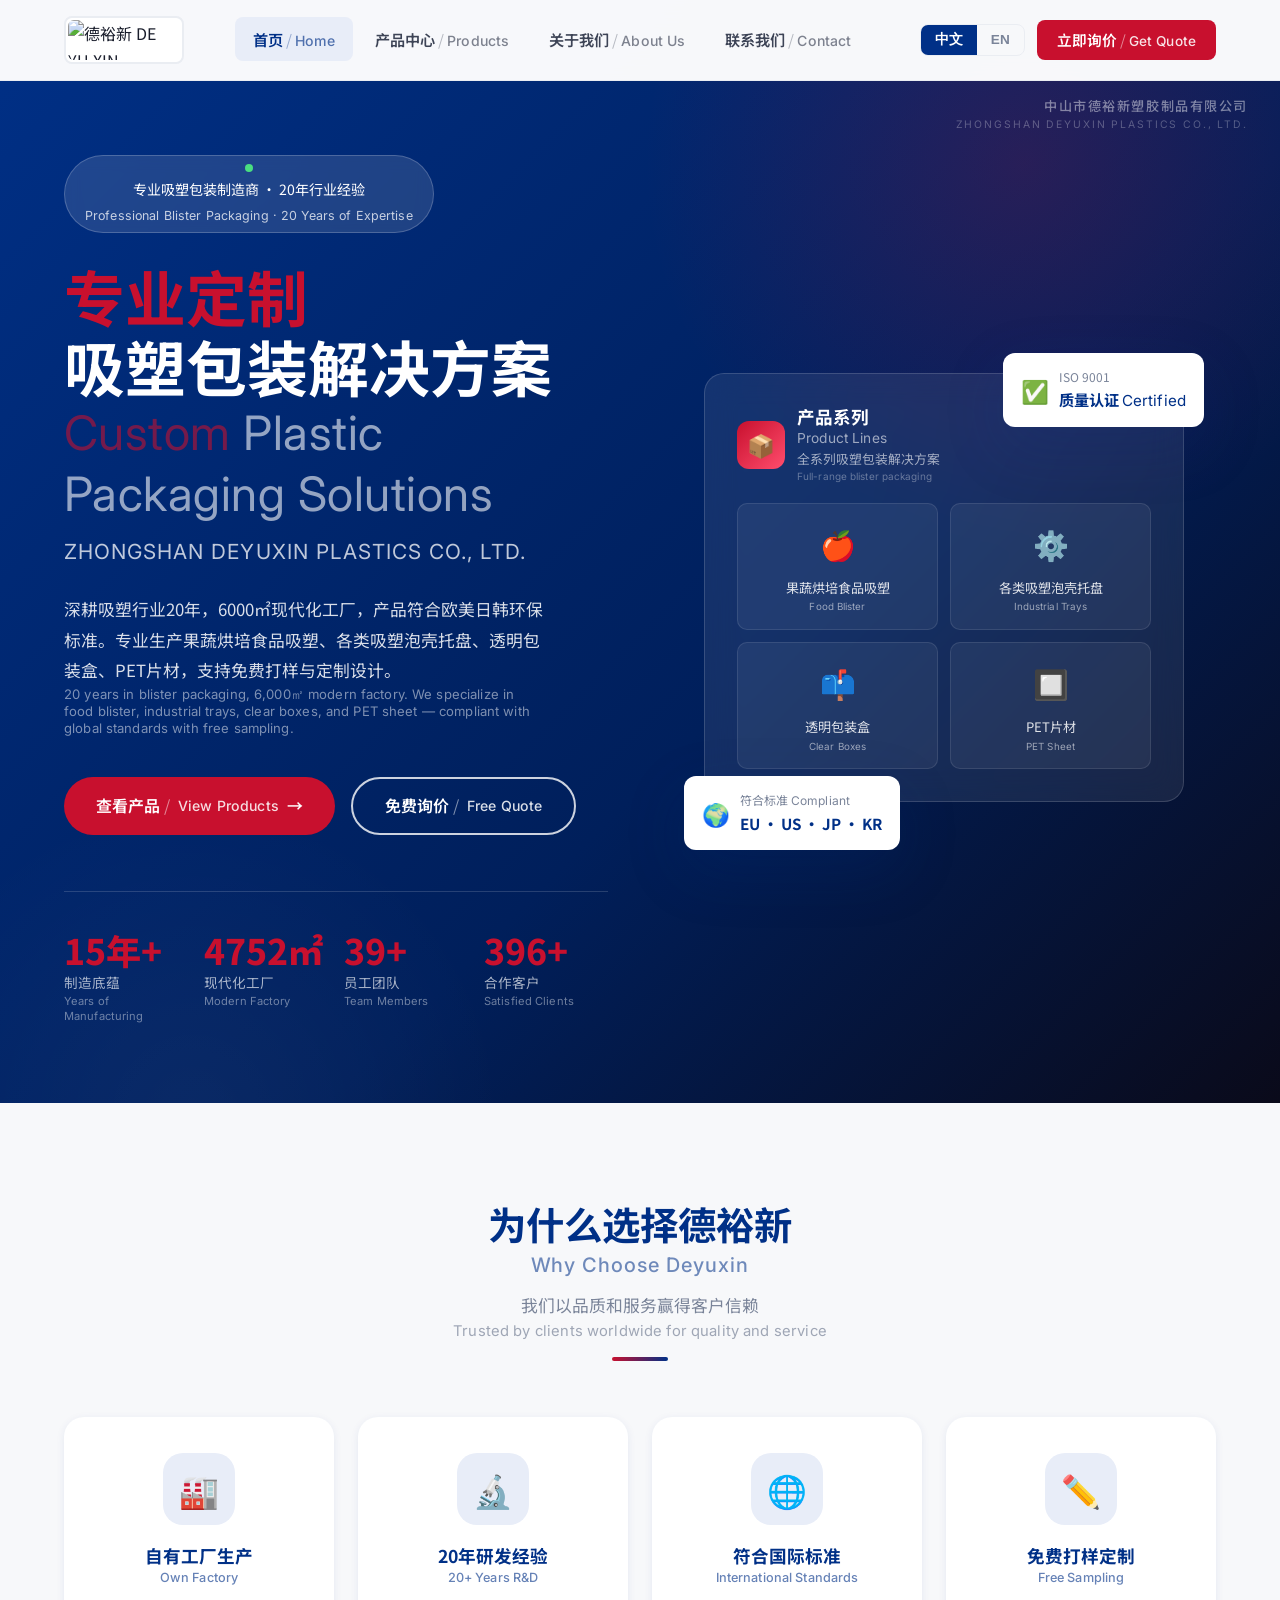
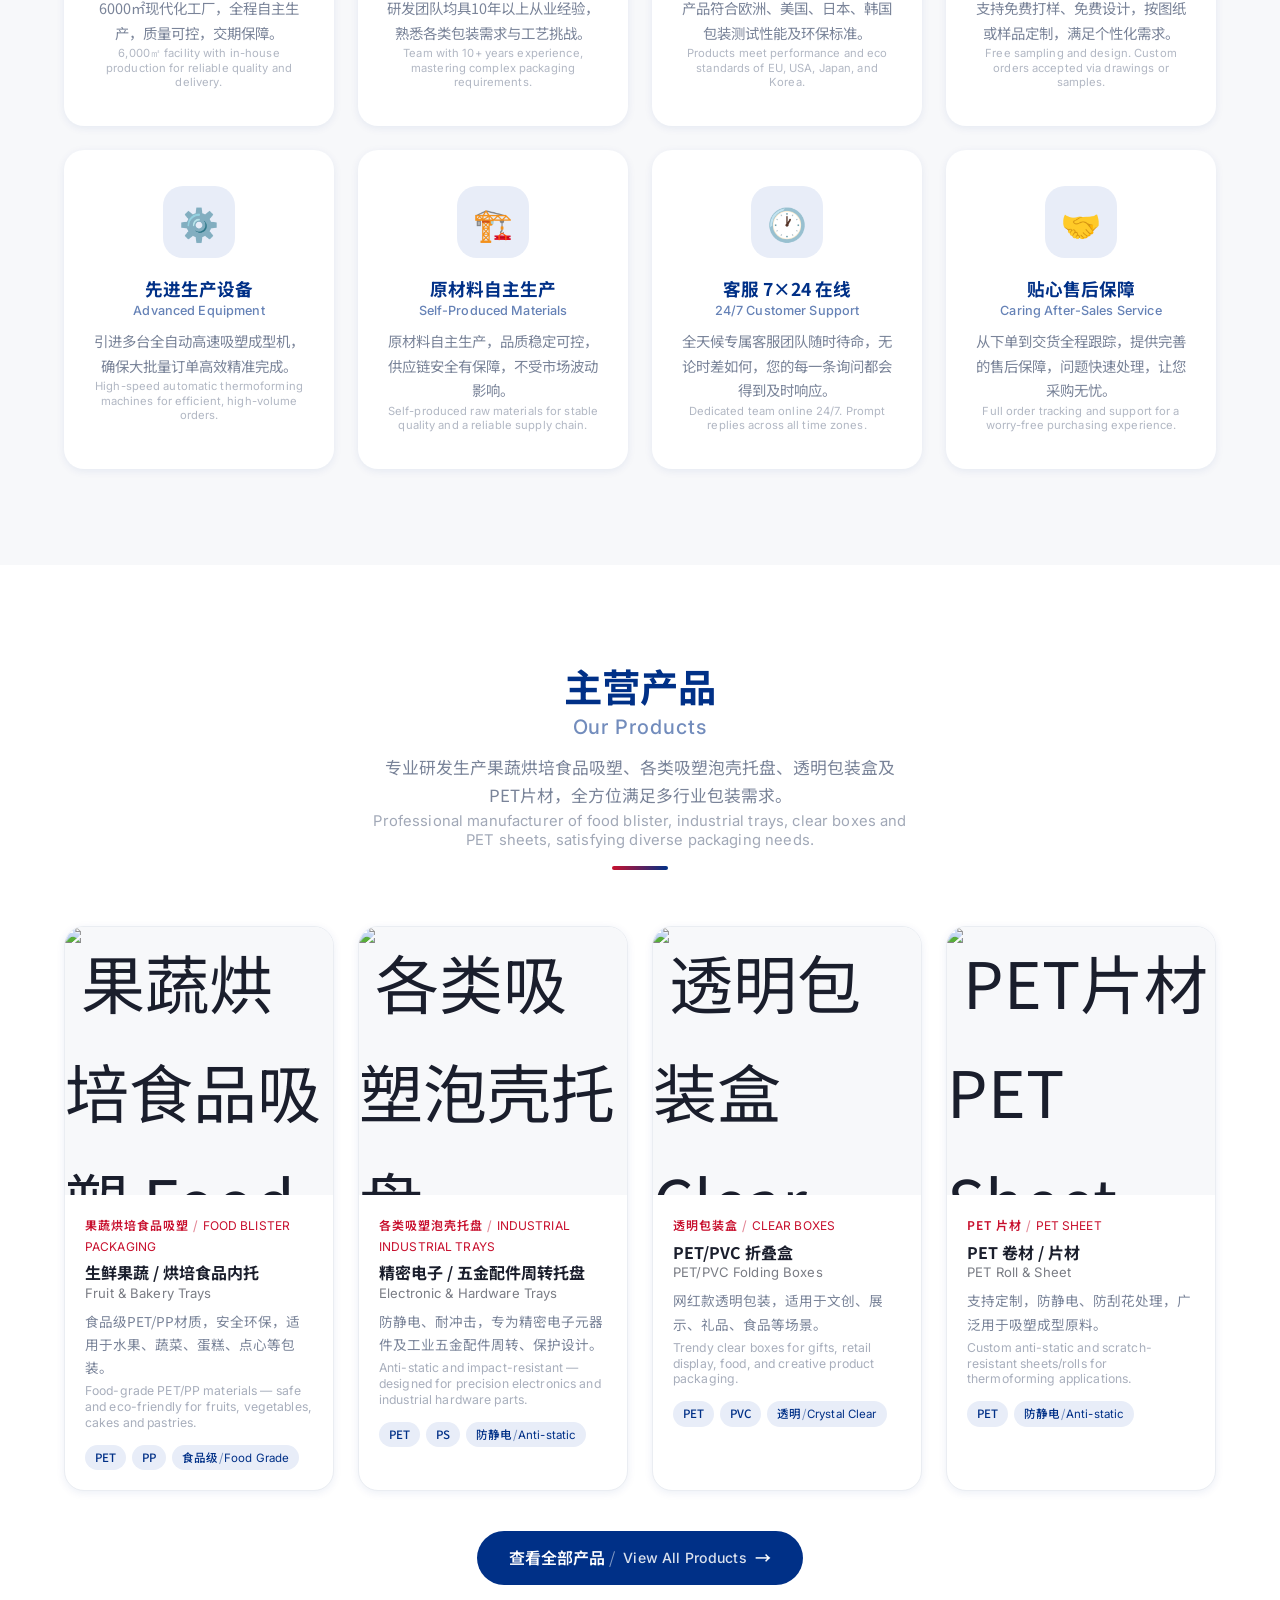
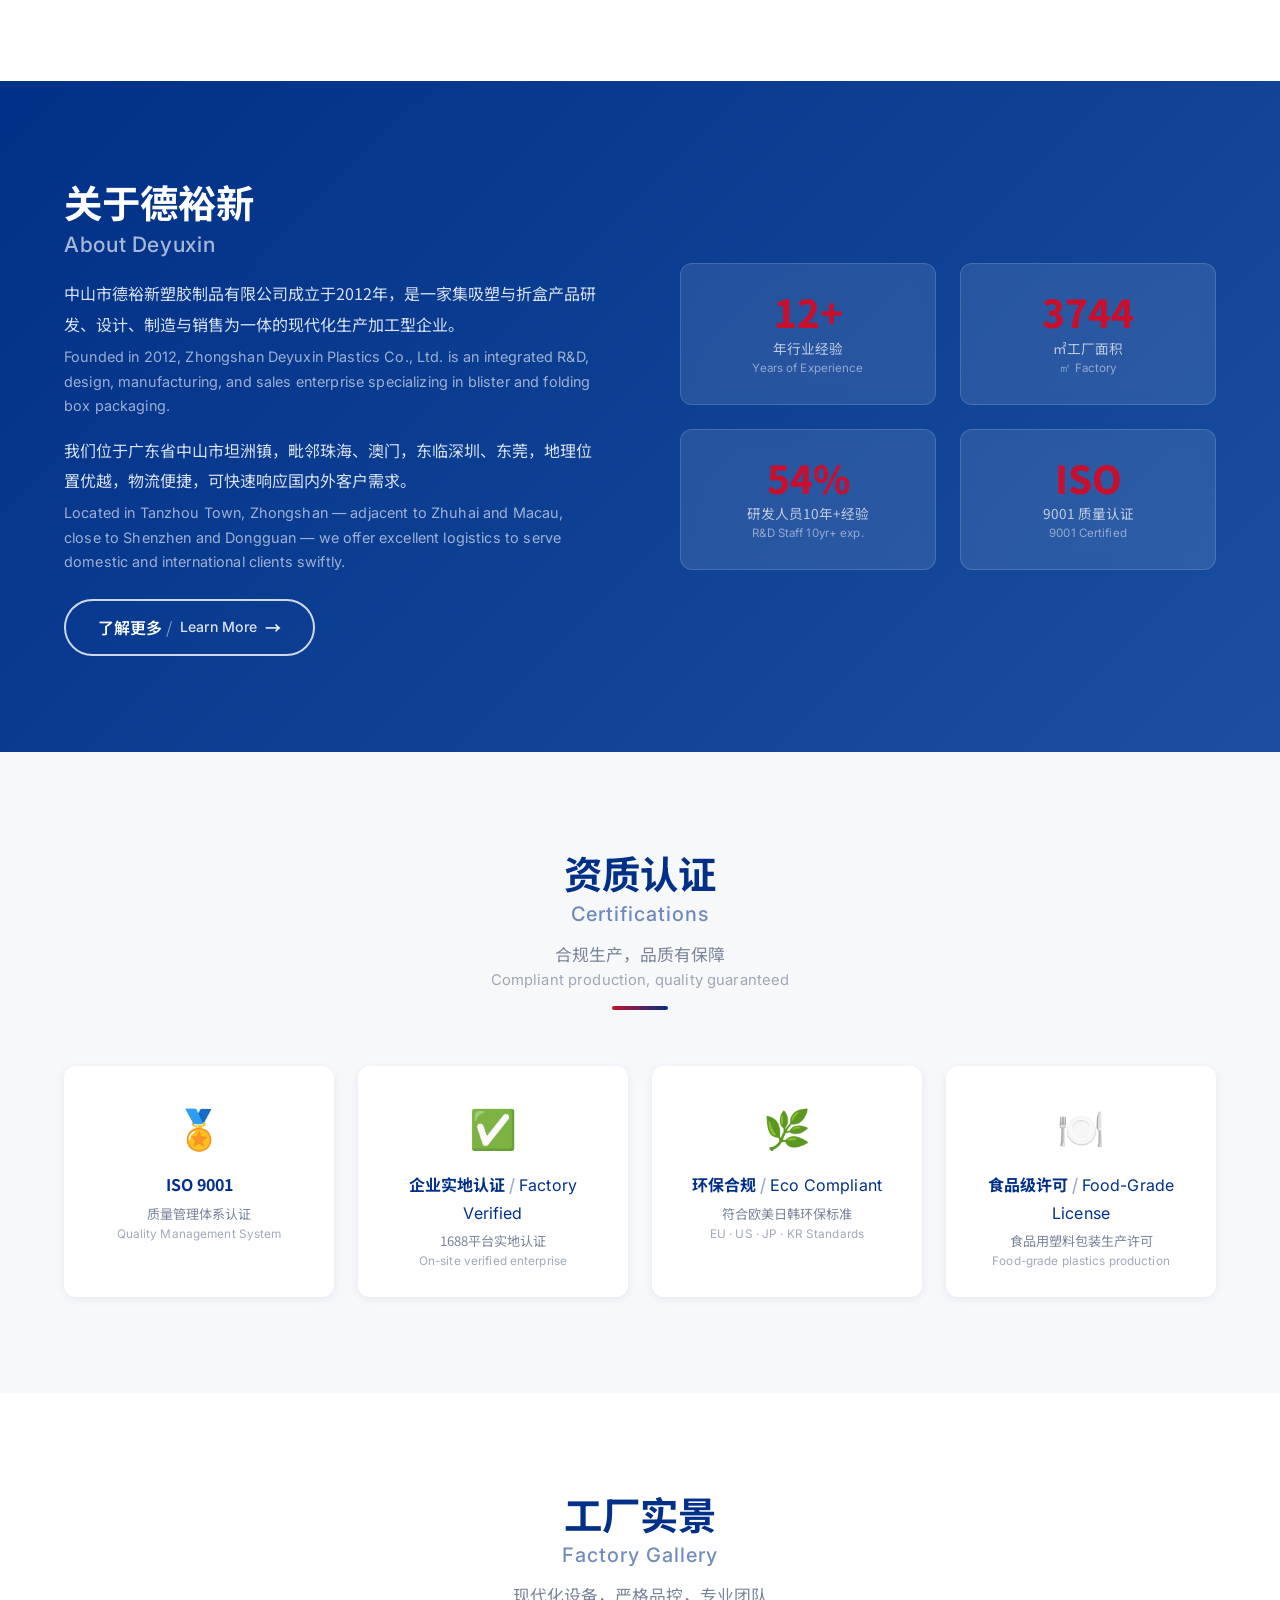
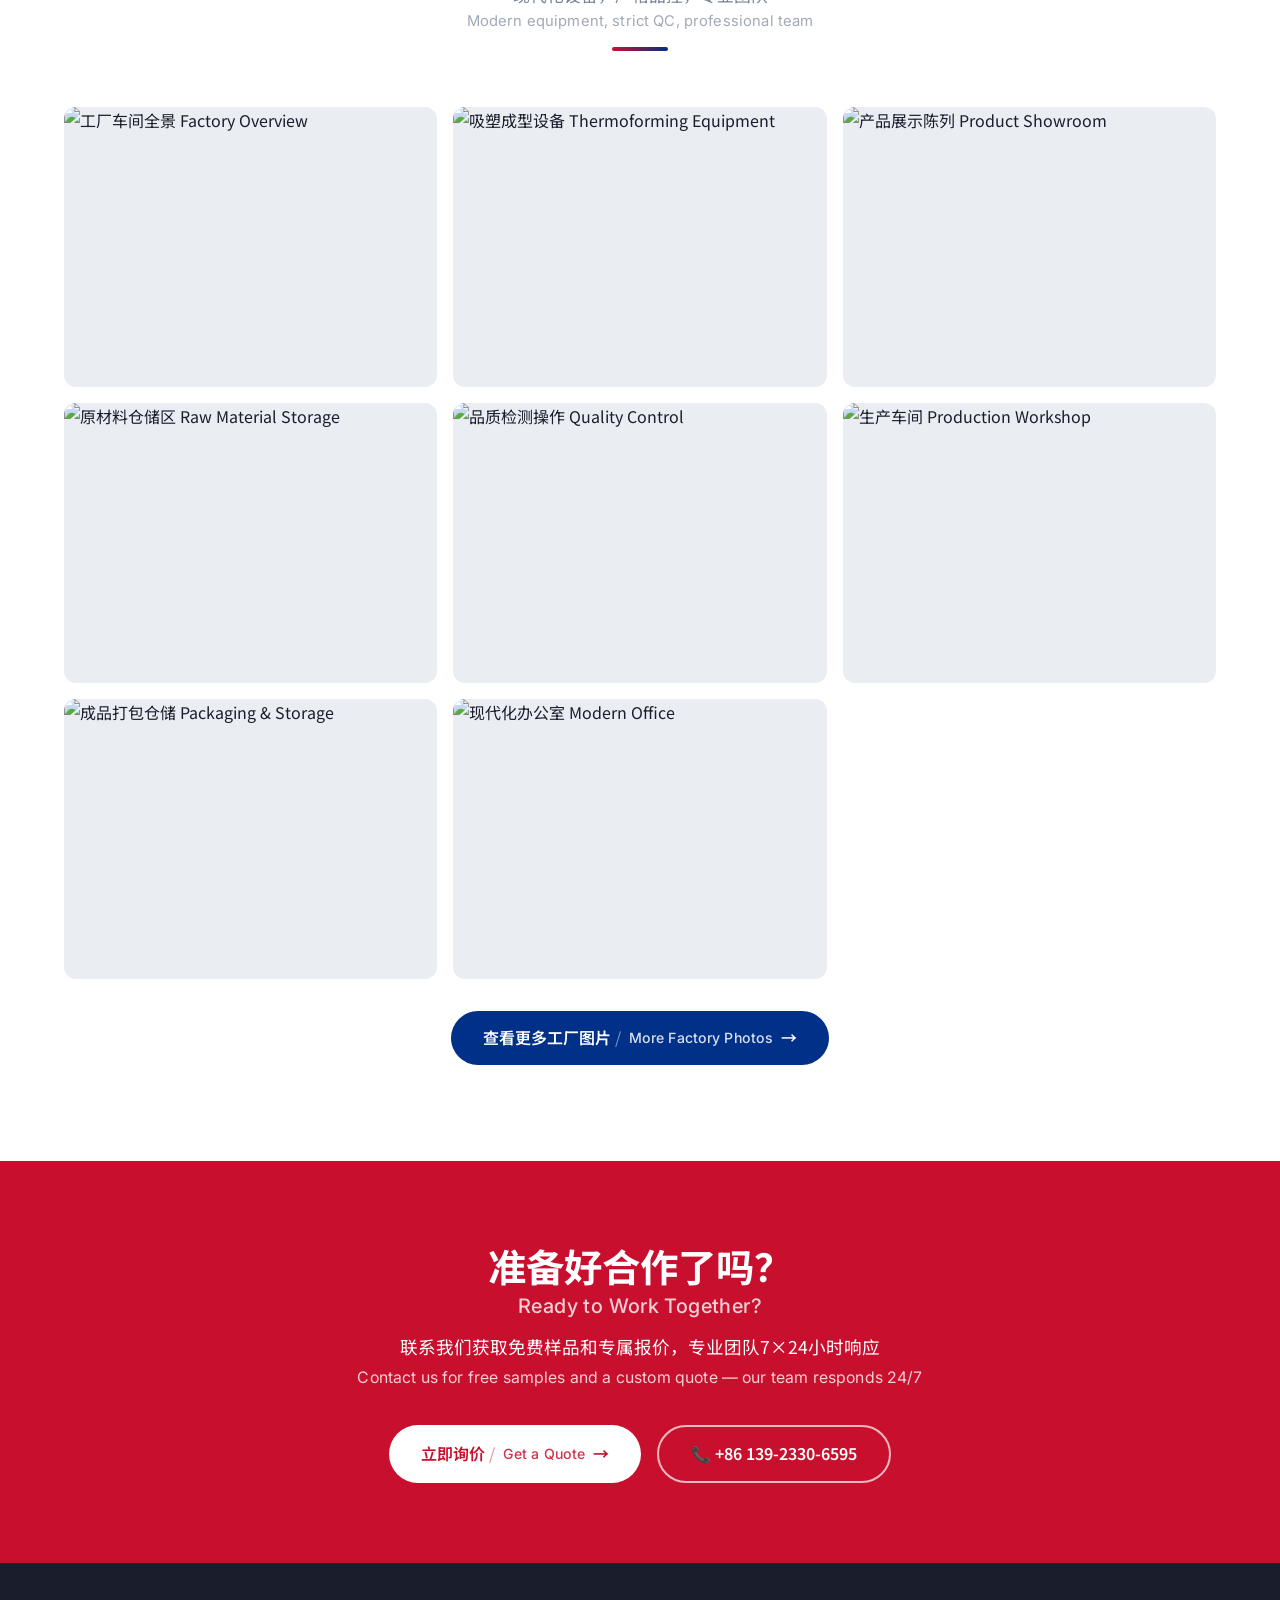
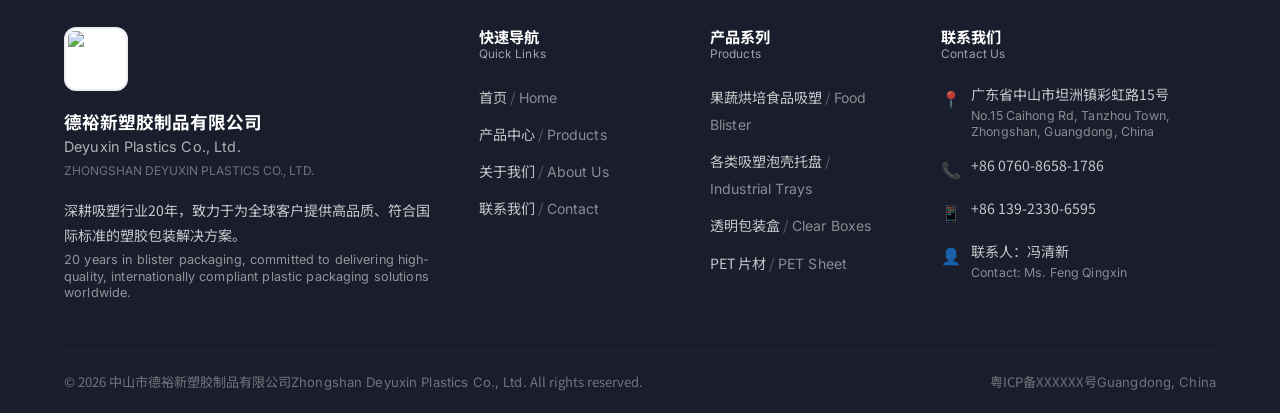
==== commit 257d70f4: "style: implement 2x2 responsive grid for mobile hero stats to prevent text wrapping" ====
--- a/index.html
+++ b/index.html
@@ -11,7 +11,7 @@
   <link rel="preconnect" href="https://fonts.googleapis.com">
   <link rel="preconnect" href="https://fonts.gstatic.com" crossorigin>
   <link href="https://fonts.googleapis.com/css2?family=Noto+Sans+SC:wght@400;500;700;900&family=Inter:wght@400;500;600;700;800&display=swap" rel="stylesheet">
-  <link rel="stylesheet" href="css/style.css?v=32.0">
+  <link rel="stylesheet" href="css/style.css?v=33.0">
   <link rel="icon" type="image/png" href="https://sc02.alicdn.com/kf/A30ca6d6edf42452d92a69e5c50462813z.png">
   <link rel="canonical" href="https://624139601.github.io/deyuxin-website/">
   <script type="application/ld+json">
--- a/css/style.css
+++ b/css/style.css
@@ -1530,19 +1530,19 @@
   .hero-visual { display: none; }
   .hero h1 { font-size: 2.2rem; }
   .hero-stats { 
-    display: flex;
-    justify-content: space-between;
-    gap: 0;
-    margin-top: 65px; 
-    padding-top: 0;
+    display: grid;
+    grid-template-columns: repeat(2, 1fr);
+    gap: 24px 16px;
+    margin-top: 40px; 
+    padding-top: 24px;
     text-align: center;
-    border-top: none;
+    border-top: 1px solid rgba(255,255,255,0.15);
     width: 100%;
   }
-  .hero-stat { flex: 1; }
-  .hero-stat .num { font-size: 1.35rem; line-height: 1.1; font-weight: 700; white-space: nowrap; }
-  .hero-stat .label { font-size: 0.85rem; font-weight: 400; color: var(--gray-400); margin-top: 4px; white-space: nowrap; }
-  .hero-stat .label .en { font-size: 0.75rem; opacity: 0.6; margin-top: 2px; display: block; }
+  .hero-stat { }
+  .hero-stat .num { font-size: 1.5rem; line-height: 1.1; font-weight: 700; white-space: nowrap; }
+  .hero-stat .label { font-size: 0.85rem; font-weight: 400; color: var(--gray-400); margin-top: 4px; }
+  .hero-stat .label .en { font-size: 0.72rem; opacity: 0.6; margin-top: 2px; display: block; white-space: normal; line-height: 1.2; }
   .nav-links, .nav-cta { display: none; }
   .hamburger { display: flex; }
   .about-strip-inner { grid-template-columns: 1fr; gap: 40px; }
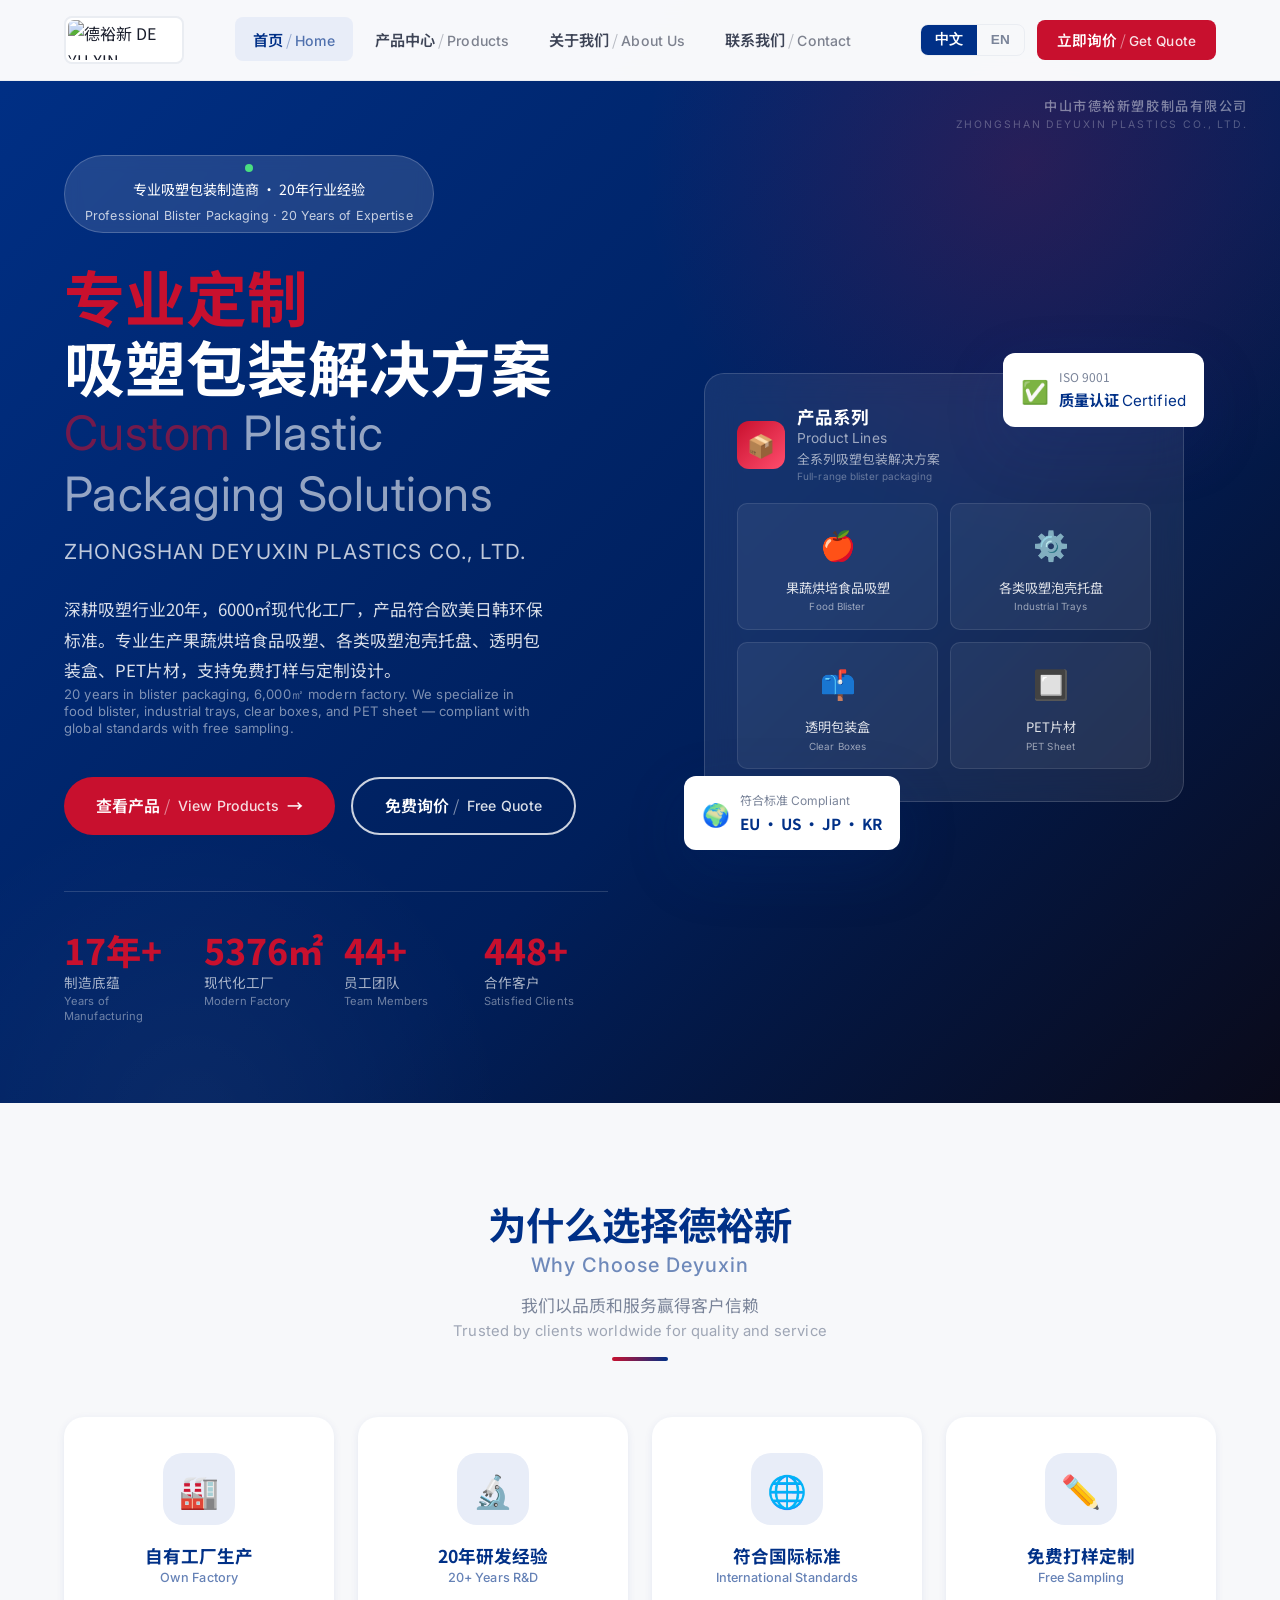
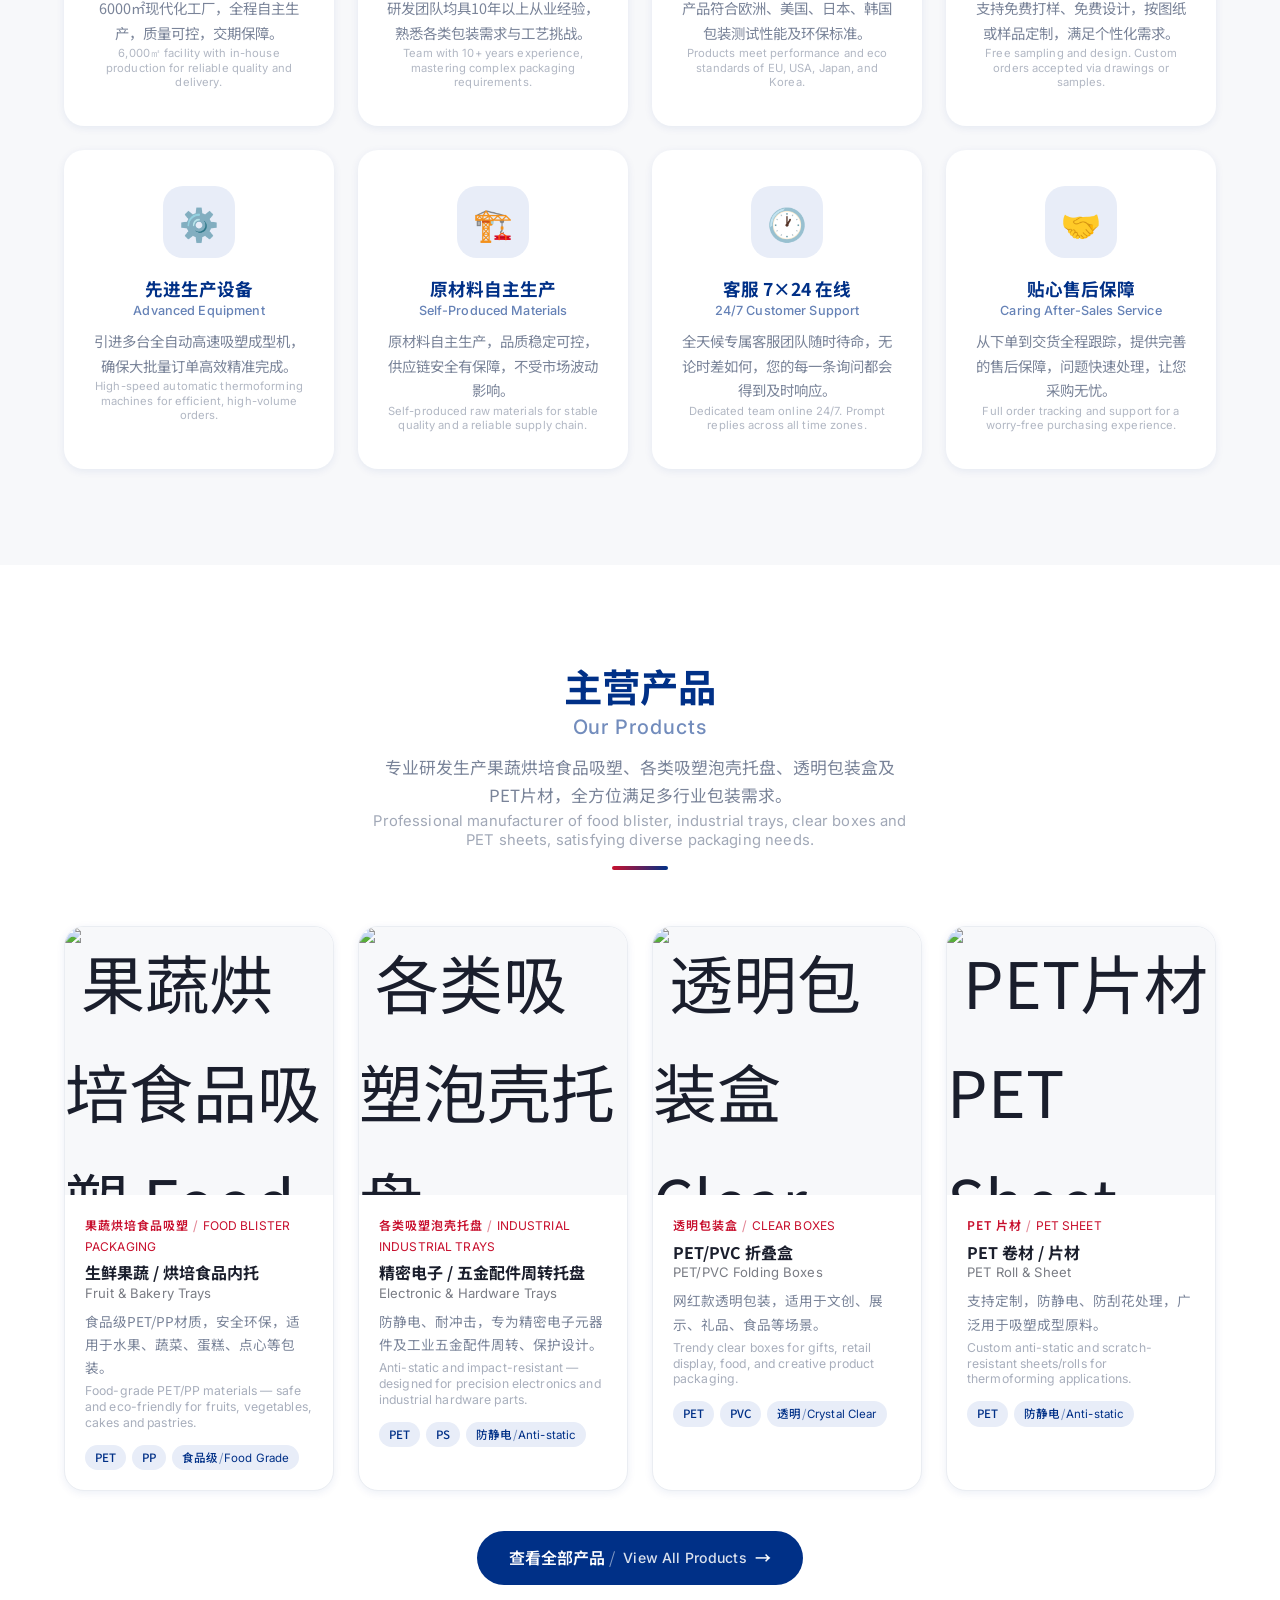
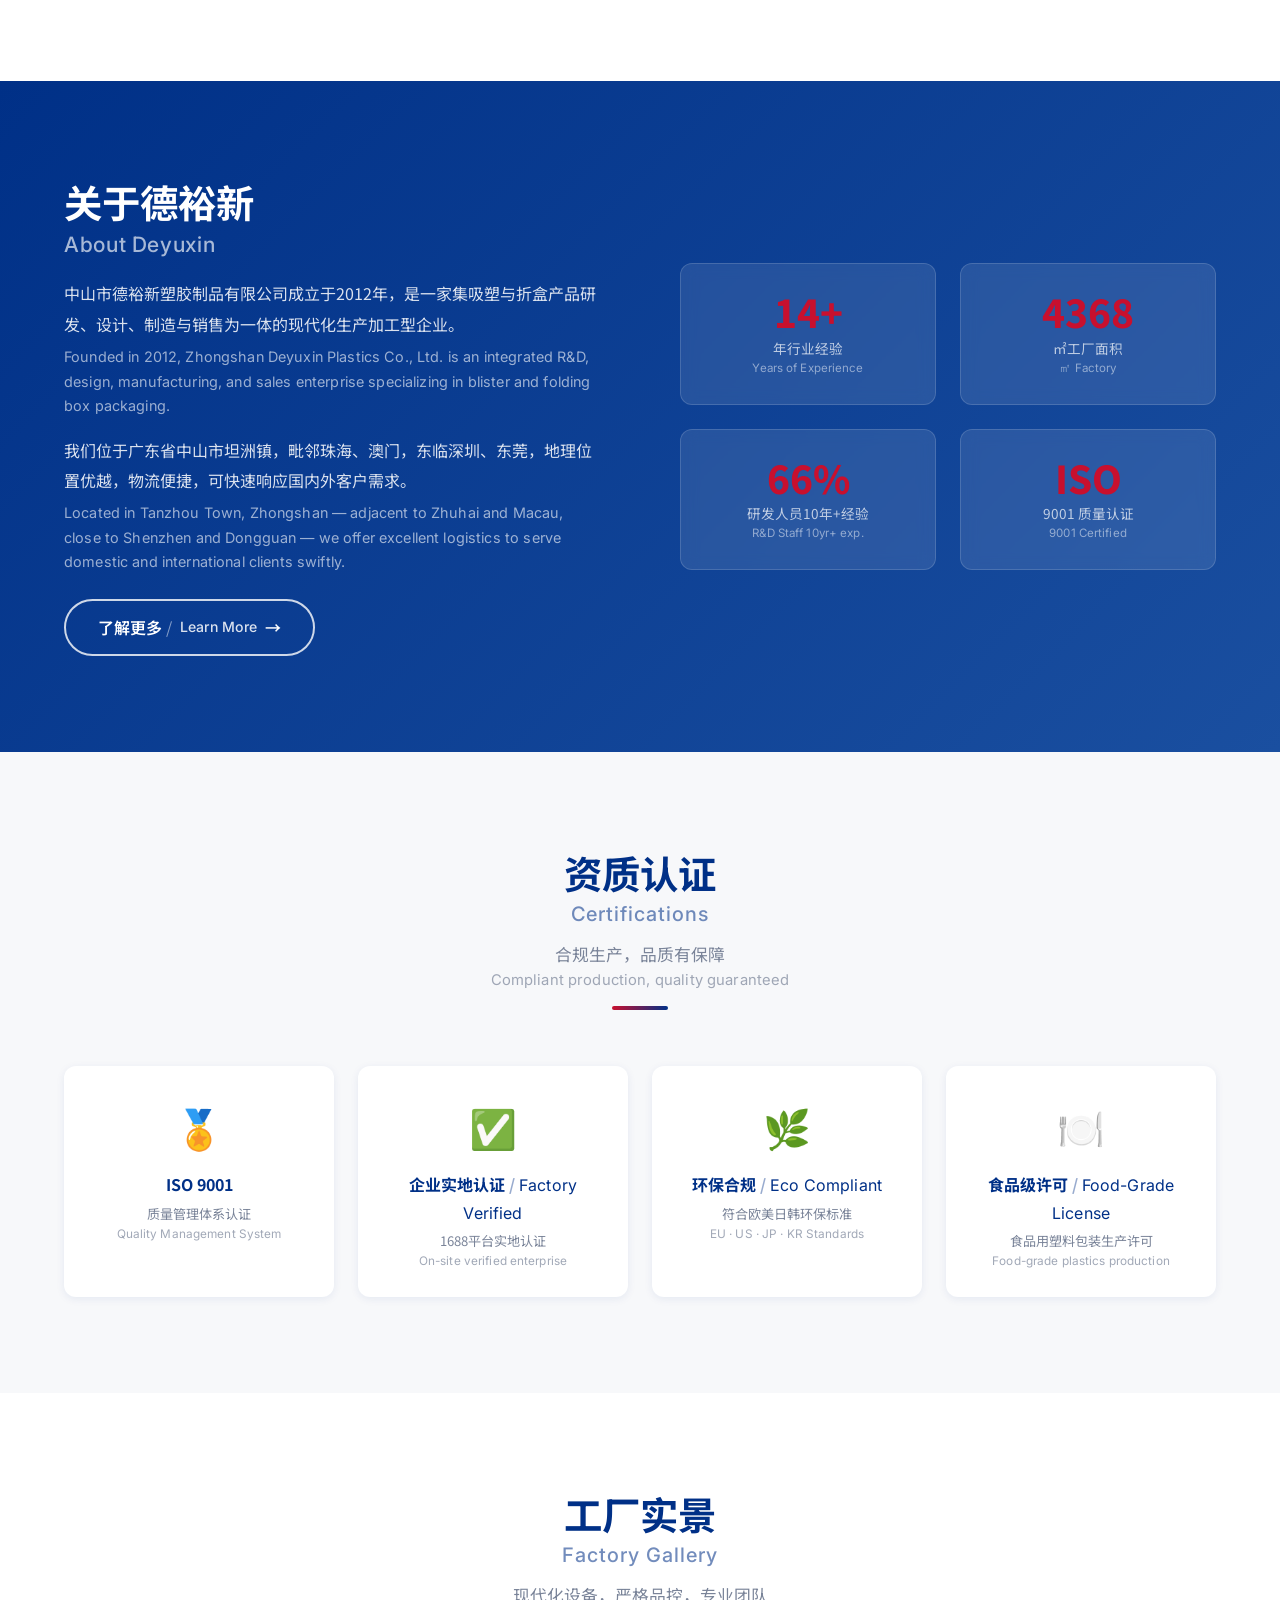
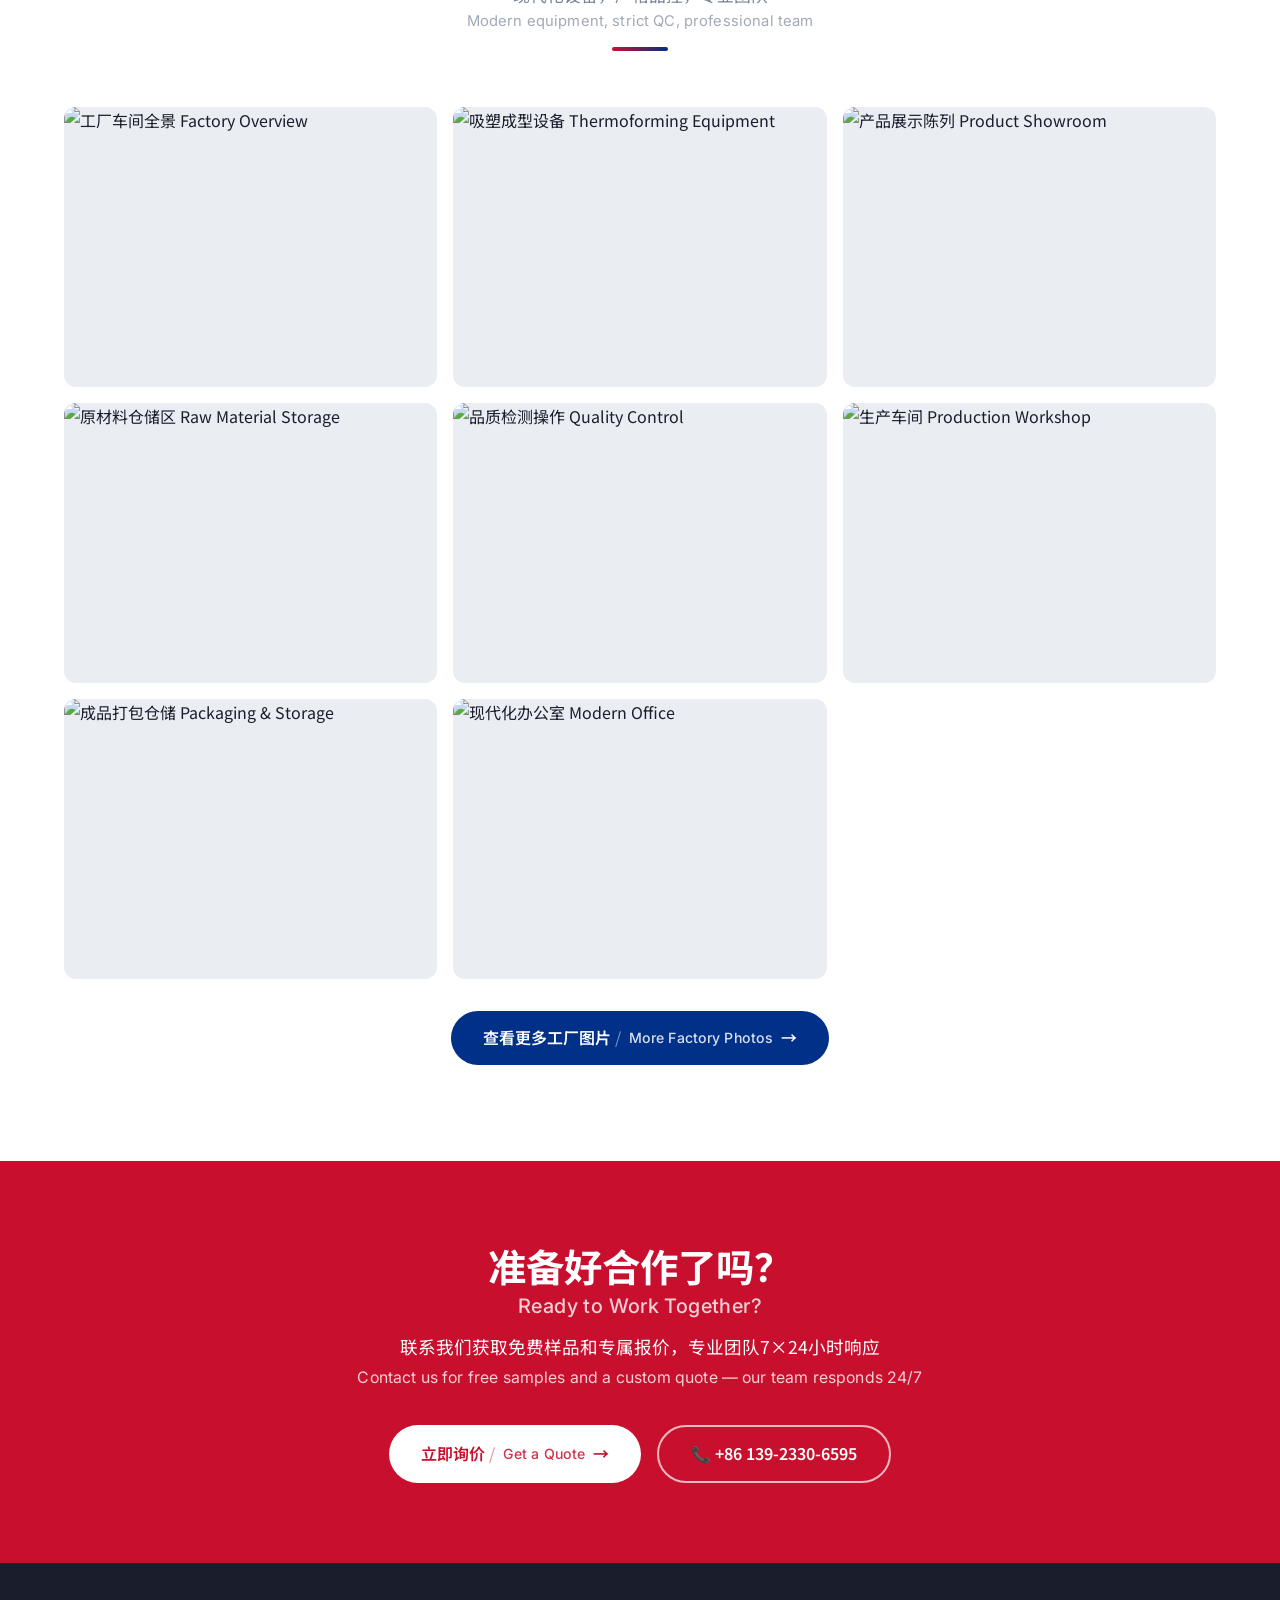
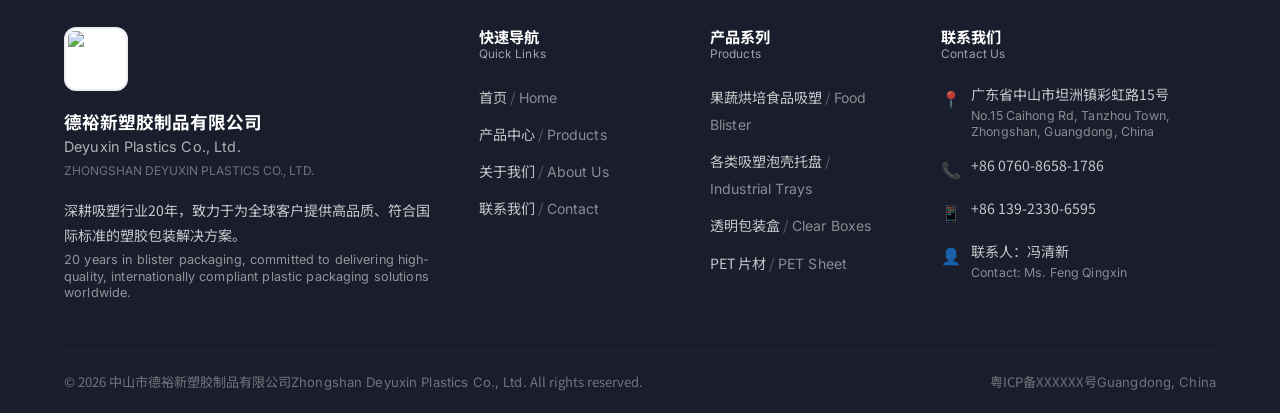
==== commit 5d07925d: "seo: add Open Graph meta image and description tags for WeChat card compatibility" ====
--- a/index.html
+++ b/index.html
@@ -8,6 +8,7 @@
   <meta name="keywords" content="果蔬吸塑,烘培吸塑,各类吸塑泡壳托盘,透明包装盒,PET片材,德裕新塑胶,food blister,industrial tray,clear box,PET sheet">
   <meta property="og:title" content="德裕新塑胶 — 专业吸塑包装定制制造商">
   <meta property="og:description" content="20年行业深耕，6000㎡现代化工厂，符合欧美日韩环保标准，支持免费打样">
+  <meta property="og:image" content="https://sc01.alicdn.com/kf/A005029e2fcb14751a5071525a122794dZ.png">
   <link rel="preconnect" href="https://fonts.googleapis.com">
   <link rel="preconnect" href="https://fonts.gstatic.com" crossorigin>
   <link href="https://fonts.googleapis.com/css2?family=Noto+Sans+SC:wght@400;500;700;900&family=Inter:wght@400;500;600;700;800&display=swap" rel="stylesheet">
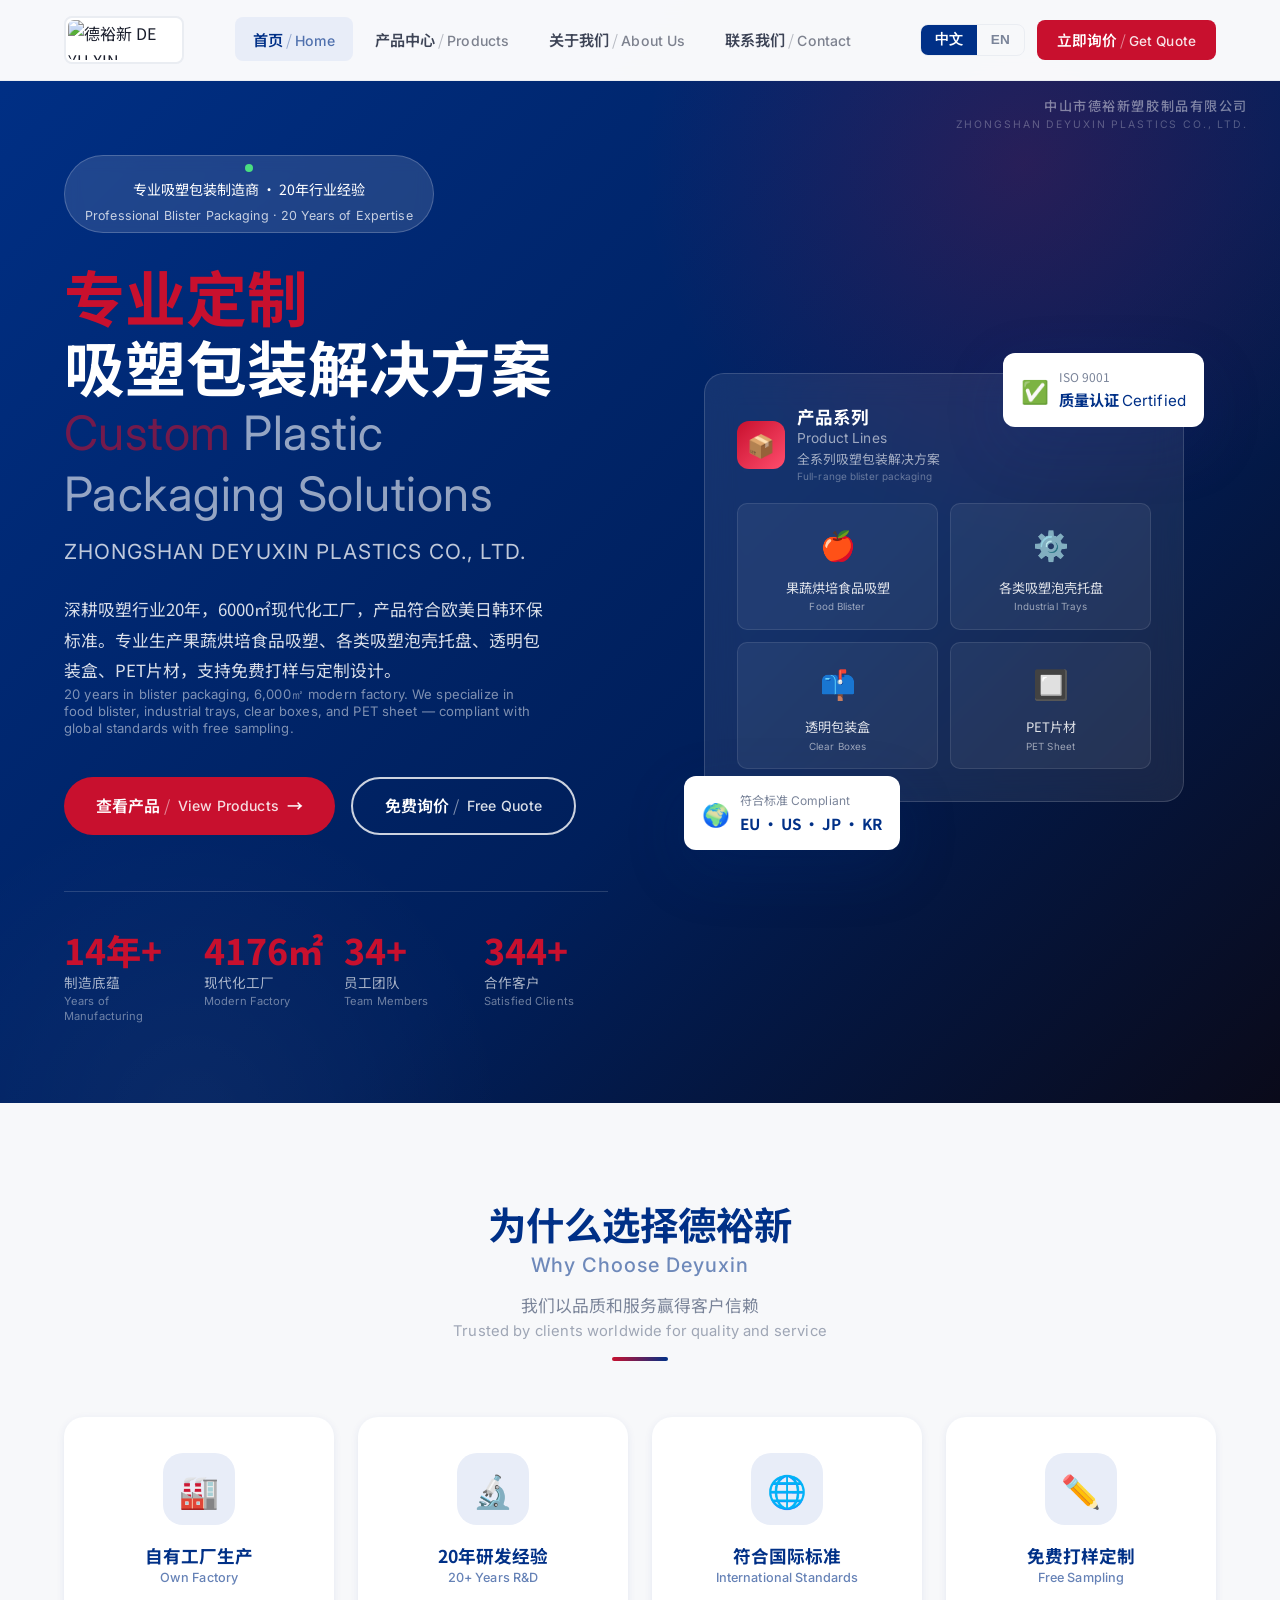
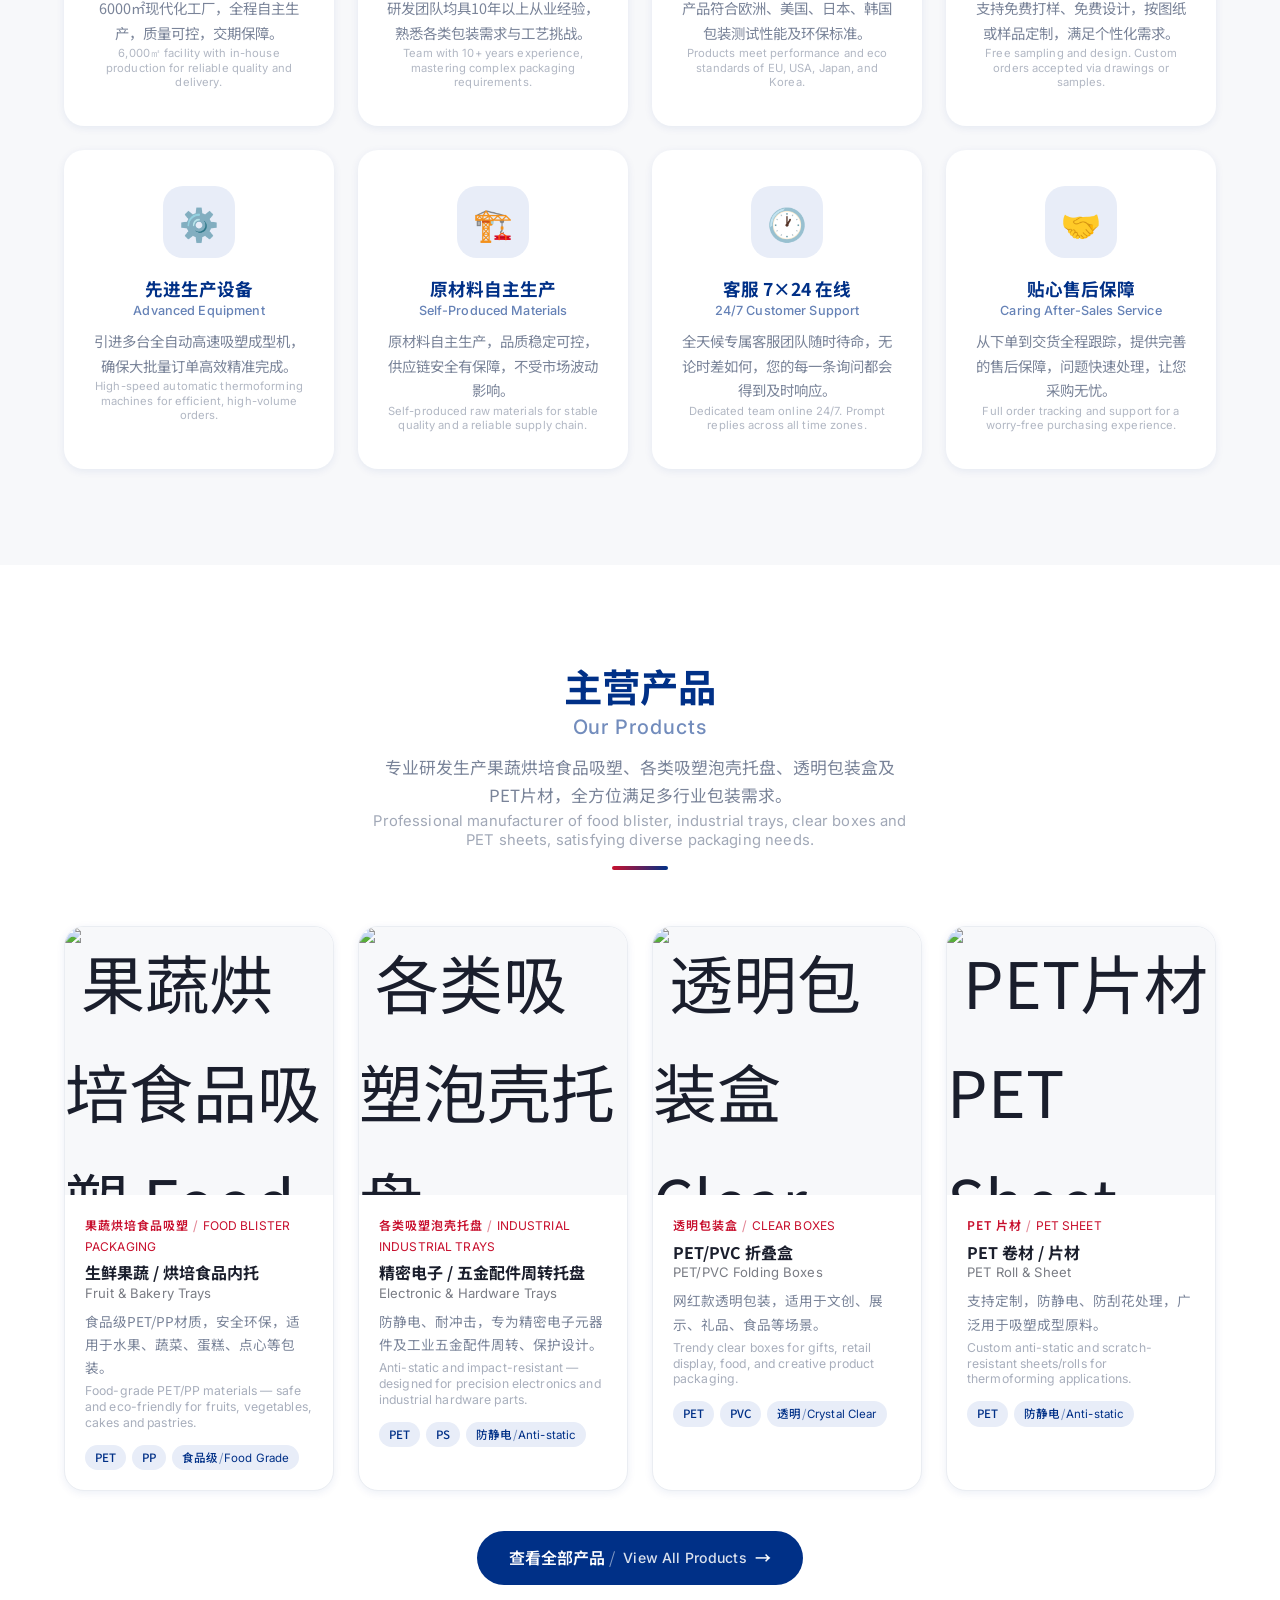
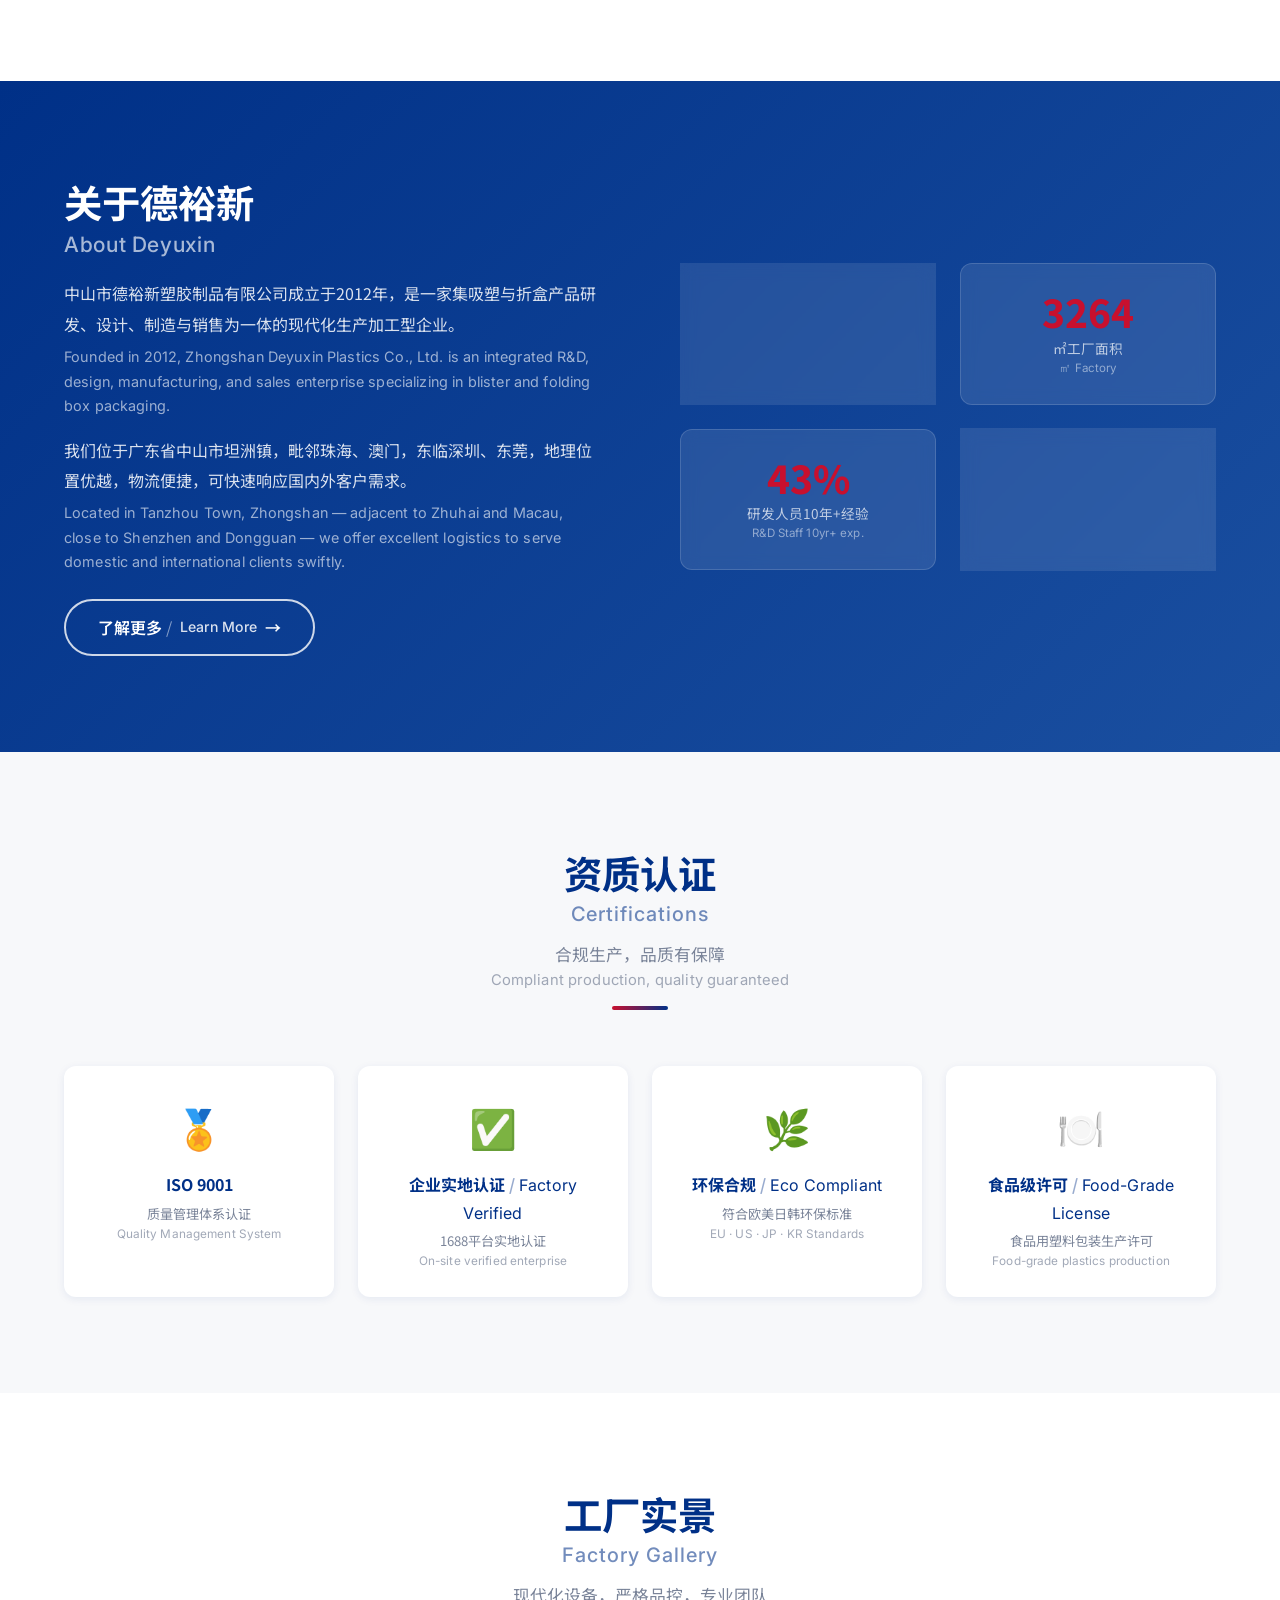
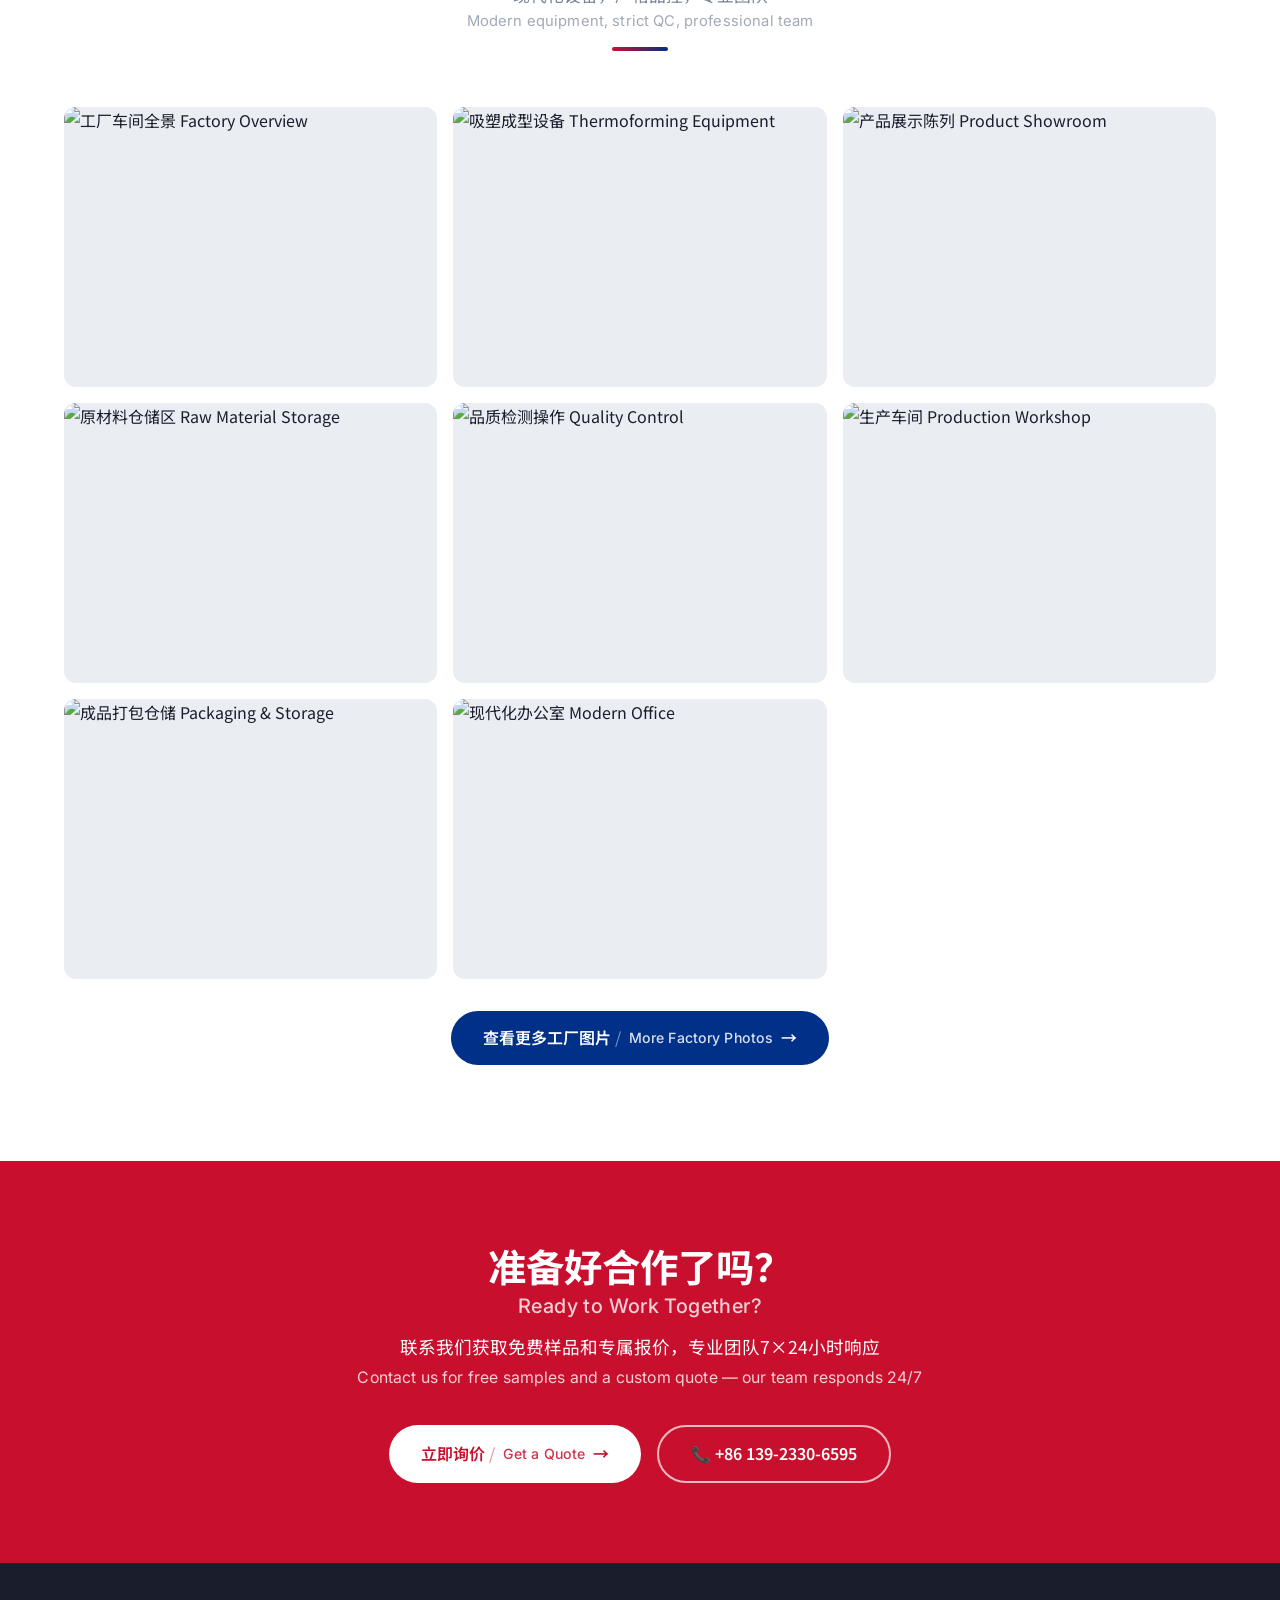
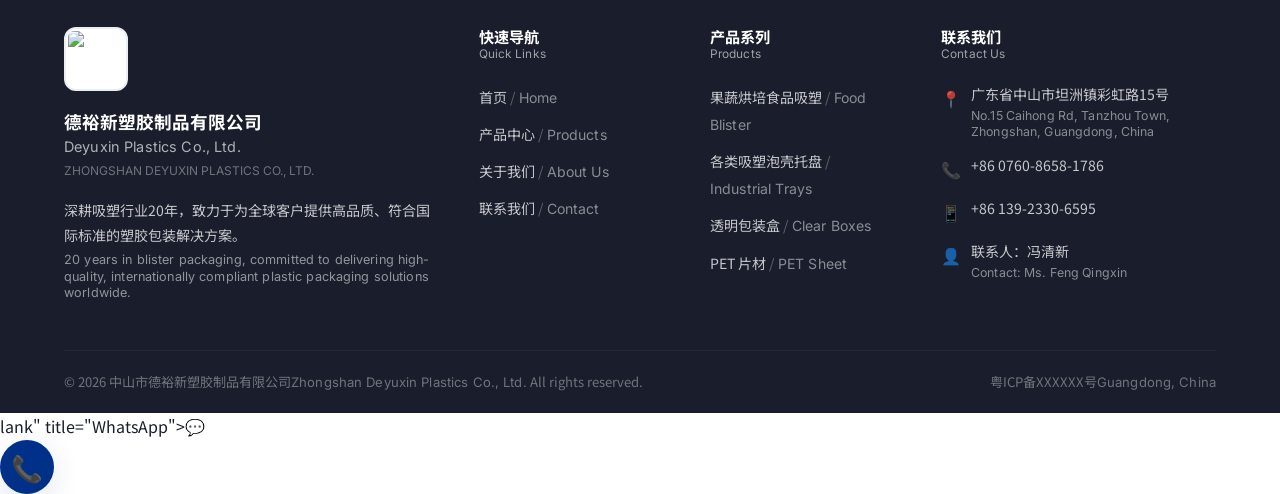
==== commit b1f360b9: "fix: refactor inquiry form for standard post and add floating contact buttons" ====
--- a/index.html
+++ b/index.html
@@ -12,7 +12,7 @@
   <link rel="preconnect" href="https://fonts.googleapis.com">
   <link rel="preconnect" href="https://fonts.gstatic.com" crossorigin>
   <link href="https://fonts.googleapis.com/css2?family=Noto+Sans+SC:wght@400;500;700;900&family=Inter:wght@400;500;600;700;800&display=swap" rel="stylesheet">
-  <link rel="stylesheet" href="css/style.css?v=33.0">
+  <link rel="stylesheet" href="css/style.css?v=34.0">
   <link rel="icon" type="image/png" href="https://sc02.alicdn.com/kf/A30ca6d6edf42452d92a69e5c50462813z.png">
   <link rel="canonical" href="https://624139601.github.io/deyuxin-website/">
   <script type="application/ld+json">
@@ -511,3 +511,11 @@
 <script src="js/main.js"></script>
 </body>
 </html>
+lank" title="WhatsApp">💬</a>
+  <a href="tel:+8613923306595" class="float-btn float-phone" title="Call Us">📞</a>
+</div>
+
+<script src="https://cdn.jsdelivr.net/gh/mcstudios/glightbox/dist/js/glightbox.min.js"></script>
+<script src="js/main.js"></script>
+</body>
+</html>
--- a/css/style.css
+++ b/css/style.css
@@ -1664,7 +1664,44 @@
 }
 
 .sticky-call { background: var(--blue); color: white; }
-.sticky-inquiry { background: var(--red); color: white; }
+.sticky-whatsapp { background: #25D366; color: white; }
+
+/* Floating WhatsApp Button (Desktop & Global) */
+.floating-contact {
+  position: fixed;
+  right: 24px;
+  bottom: 160px;
+  display: flex;
+  flex-direction: column;
+  gap: 12px;
+  z-index: 900;
+}
+
+.float-btn {
+  width: 54px;
+  height: 54px;
+  border-radius: 50%;
+  display: flex;
+  align-items: center;
+  justify-content: center;
+  color: white;
+  font-size: 1.6rem;
+  box-shadow: var(--shadow-md);
+  transition: var(--transition);
+  text-decoration: none;
+}
+
+.float-btn:hover {
+  transform: scale(1.1);
+  box-shadow: var(--shadow-lg);
+}
+
+.float-whatsapp { background: #25D366; }
+.float-phone { background: var(--blue); }
+
+@media (max-width: 768px) {
+  .floating-contact { display: none; } /* Mobile uses sticky bar instead */
+}
 
 /* Back to Top Button */
 .back-to-top {
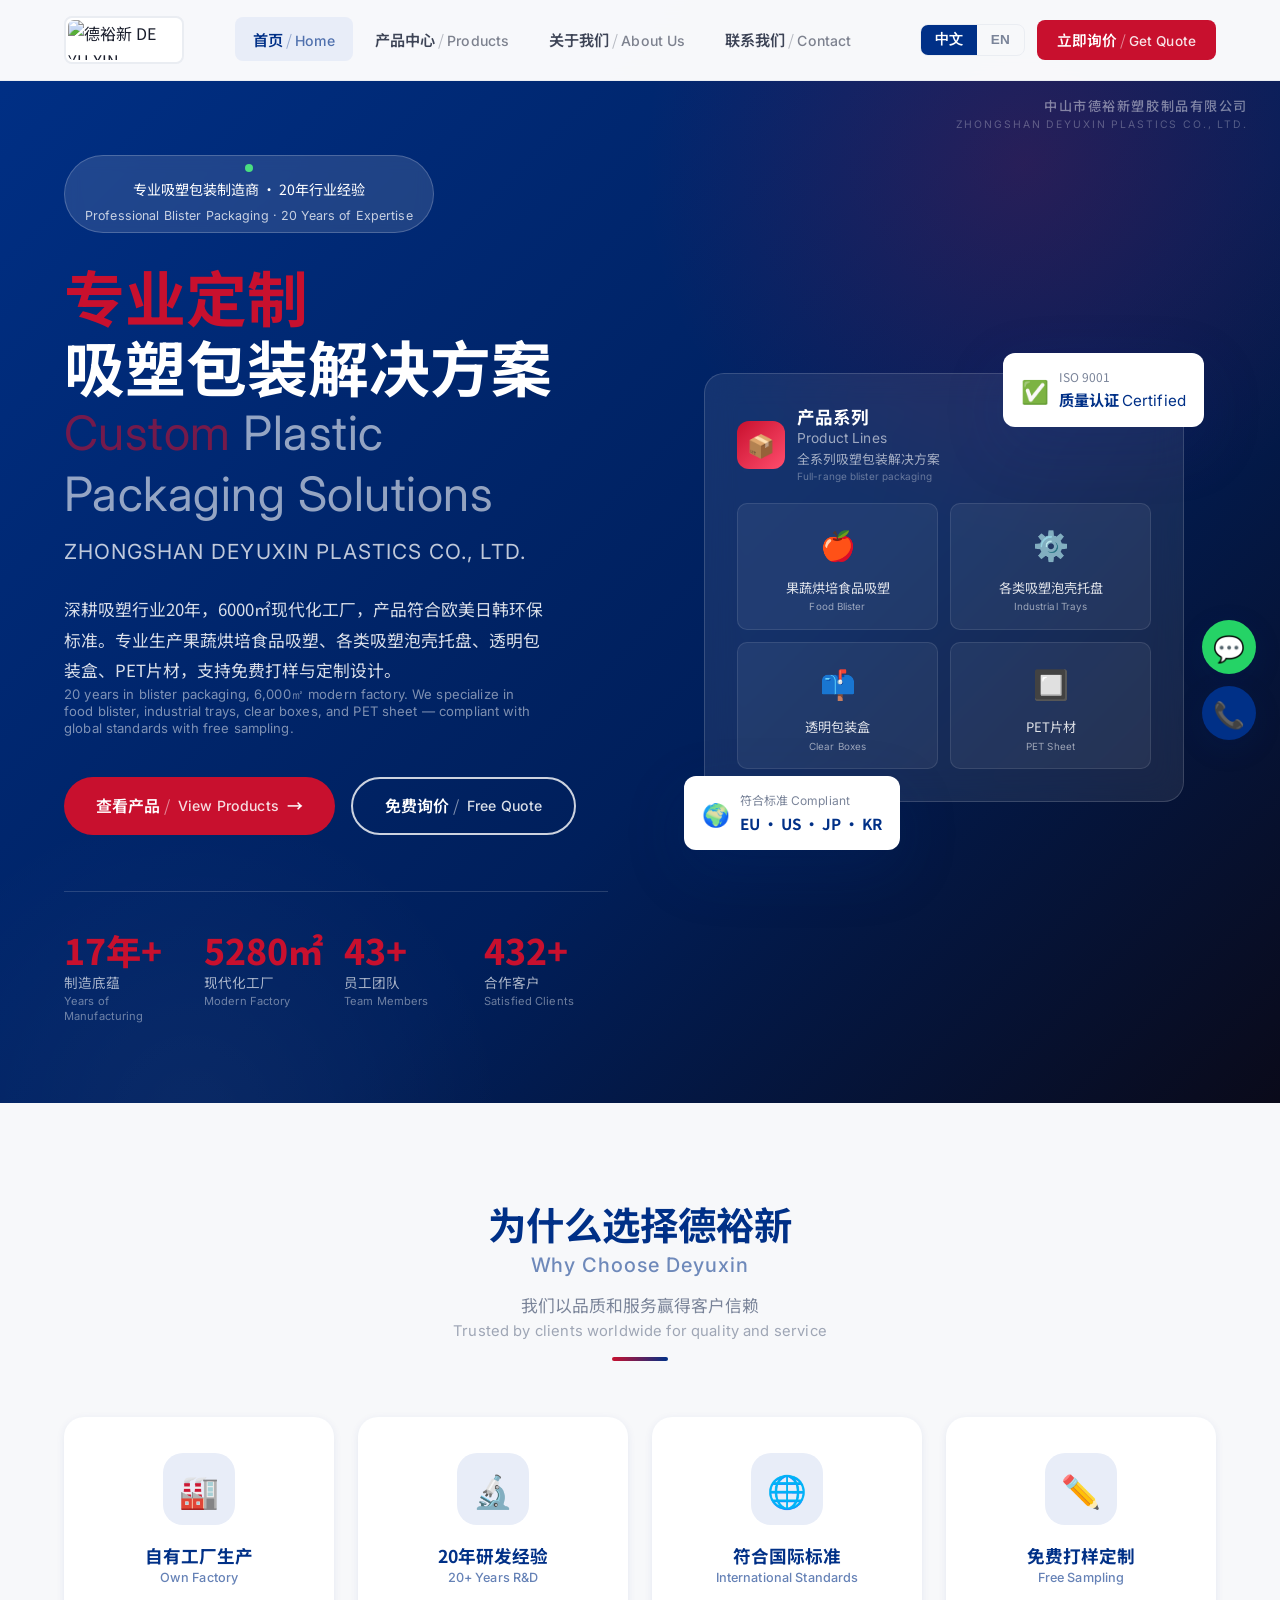
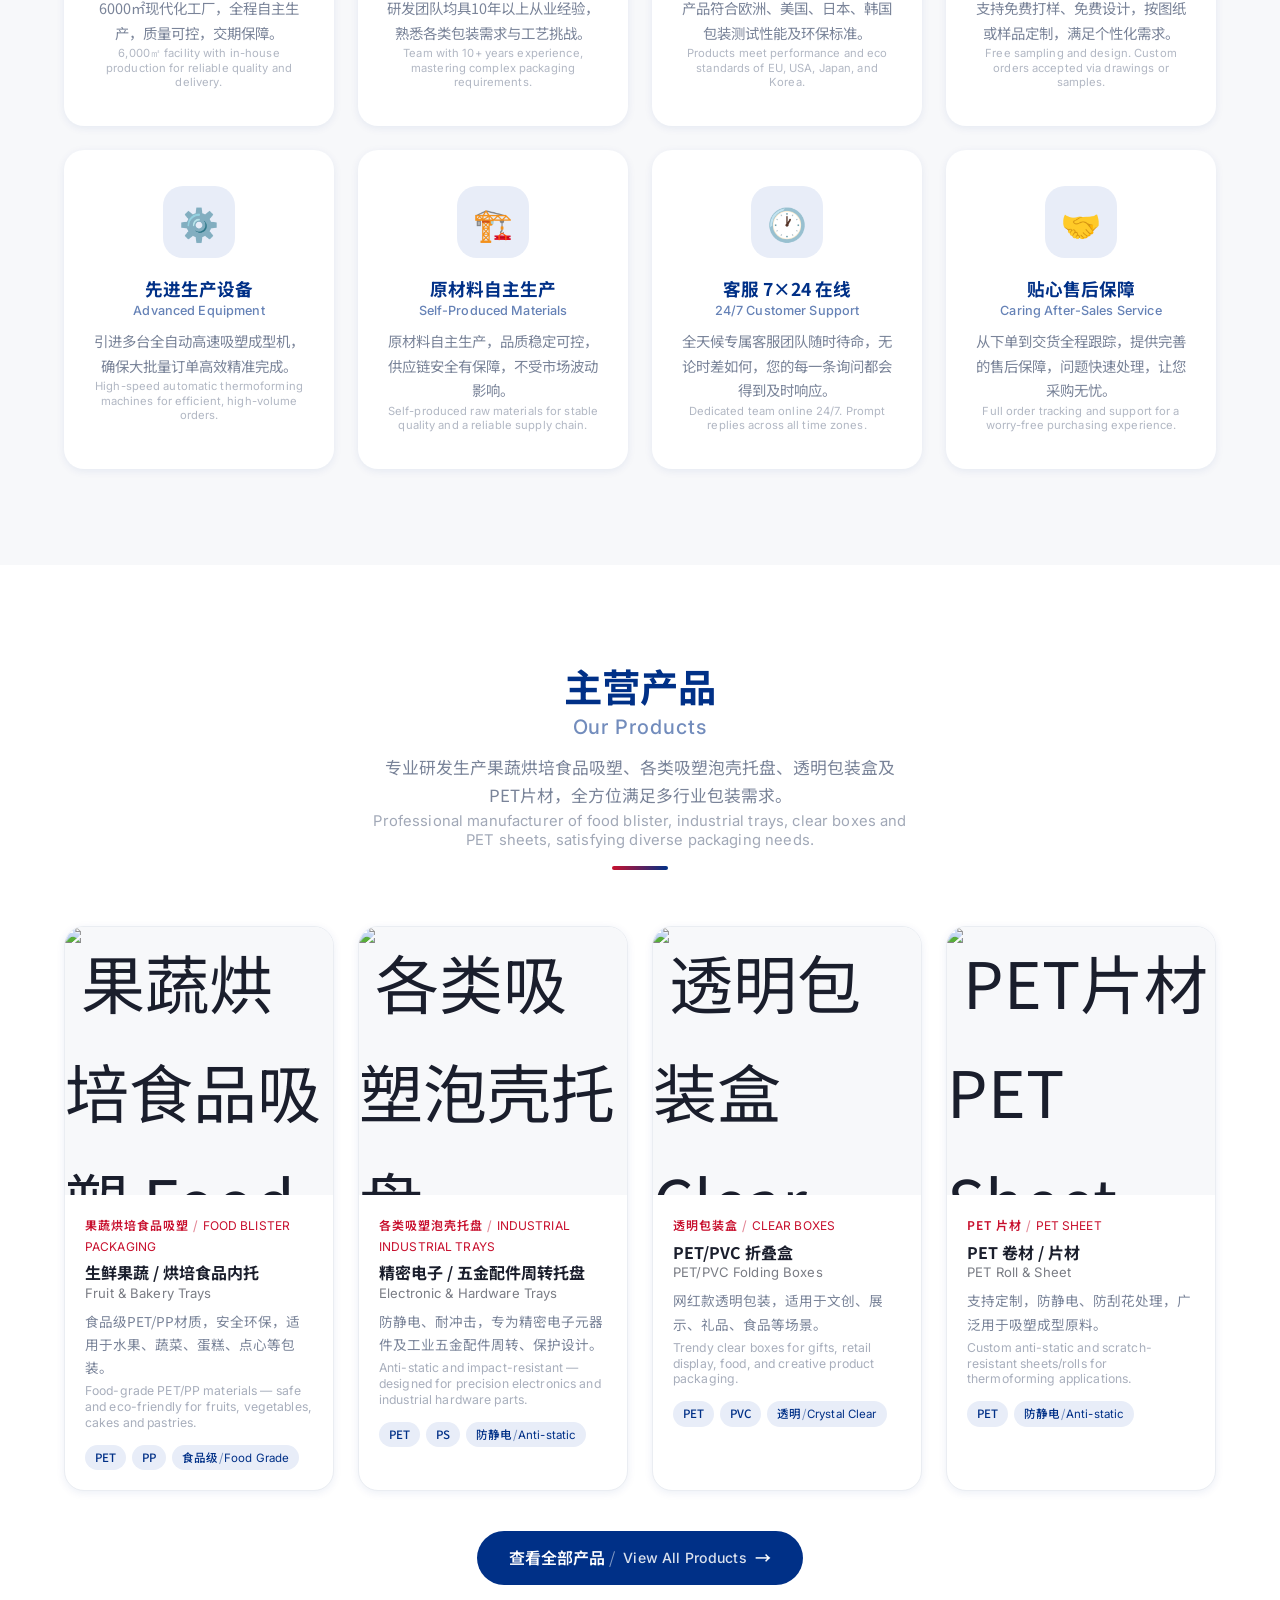
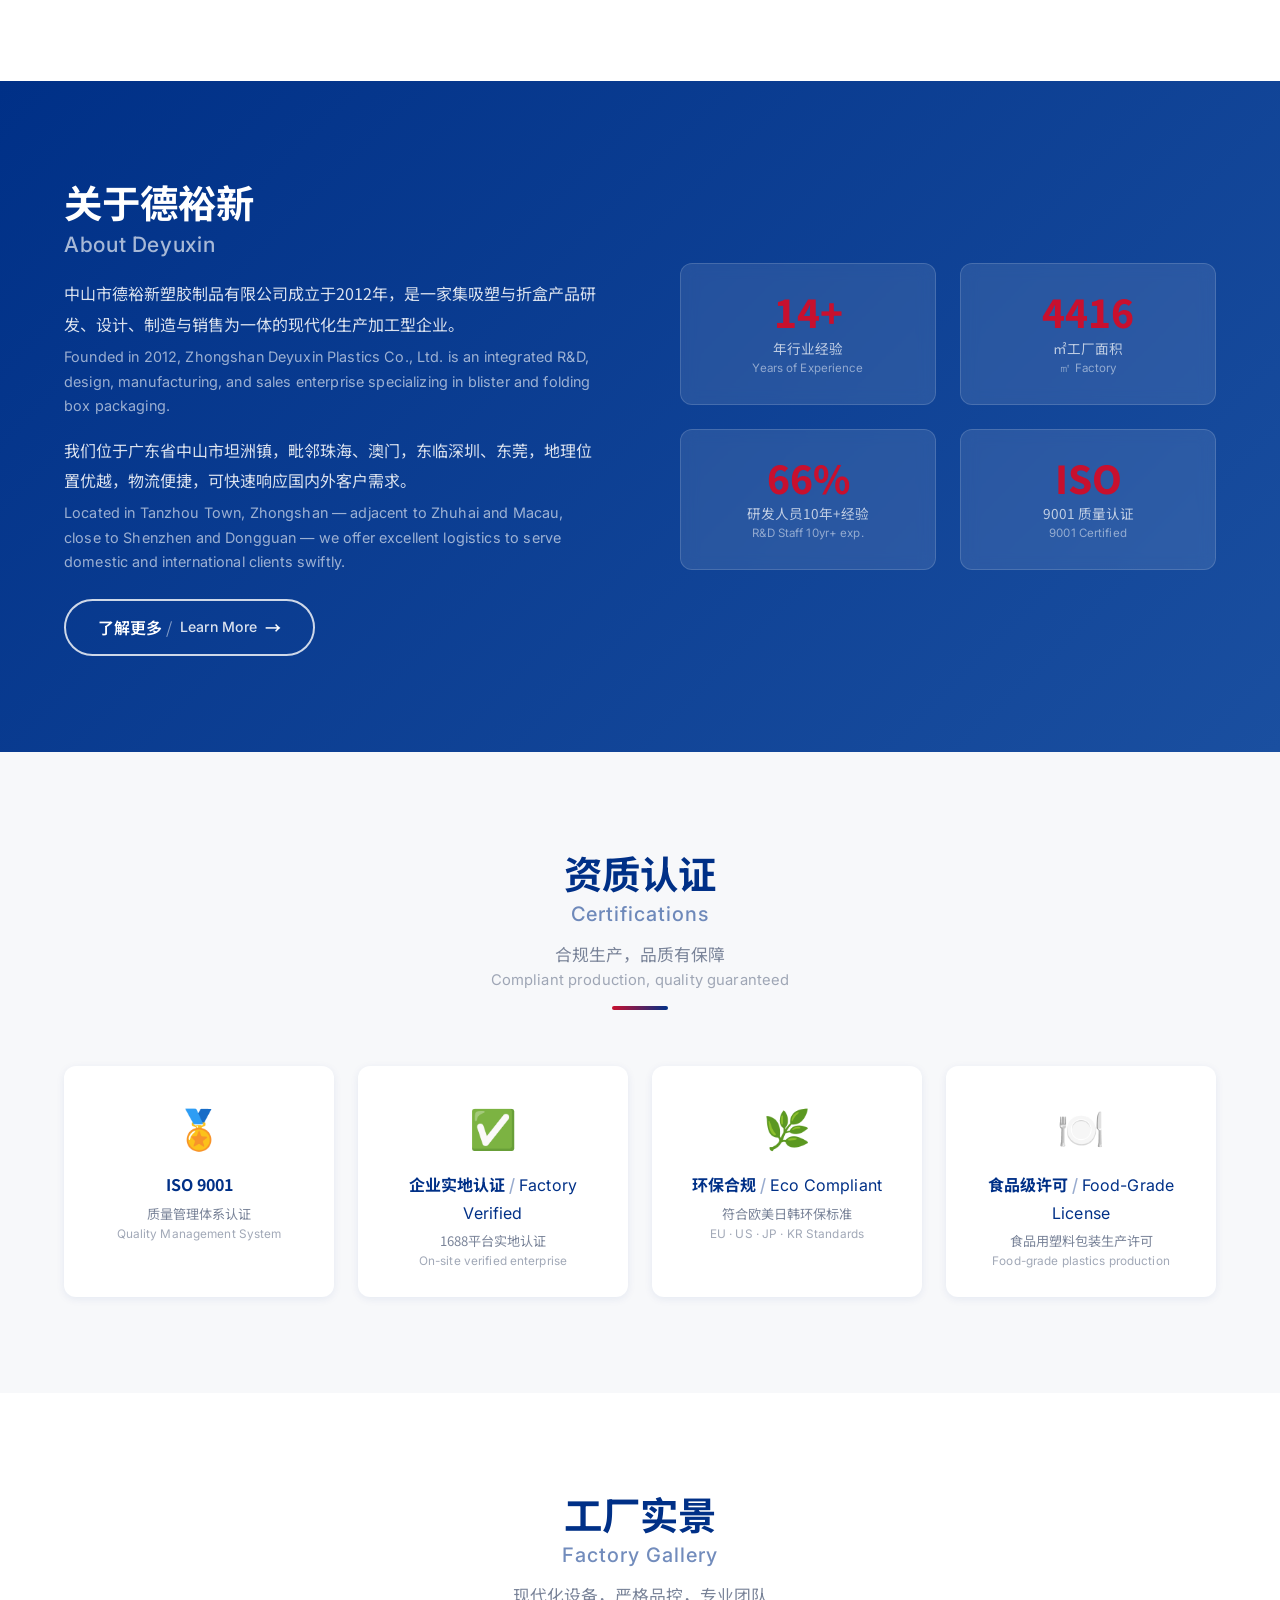
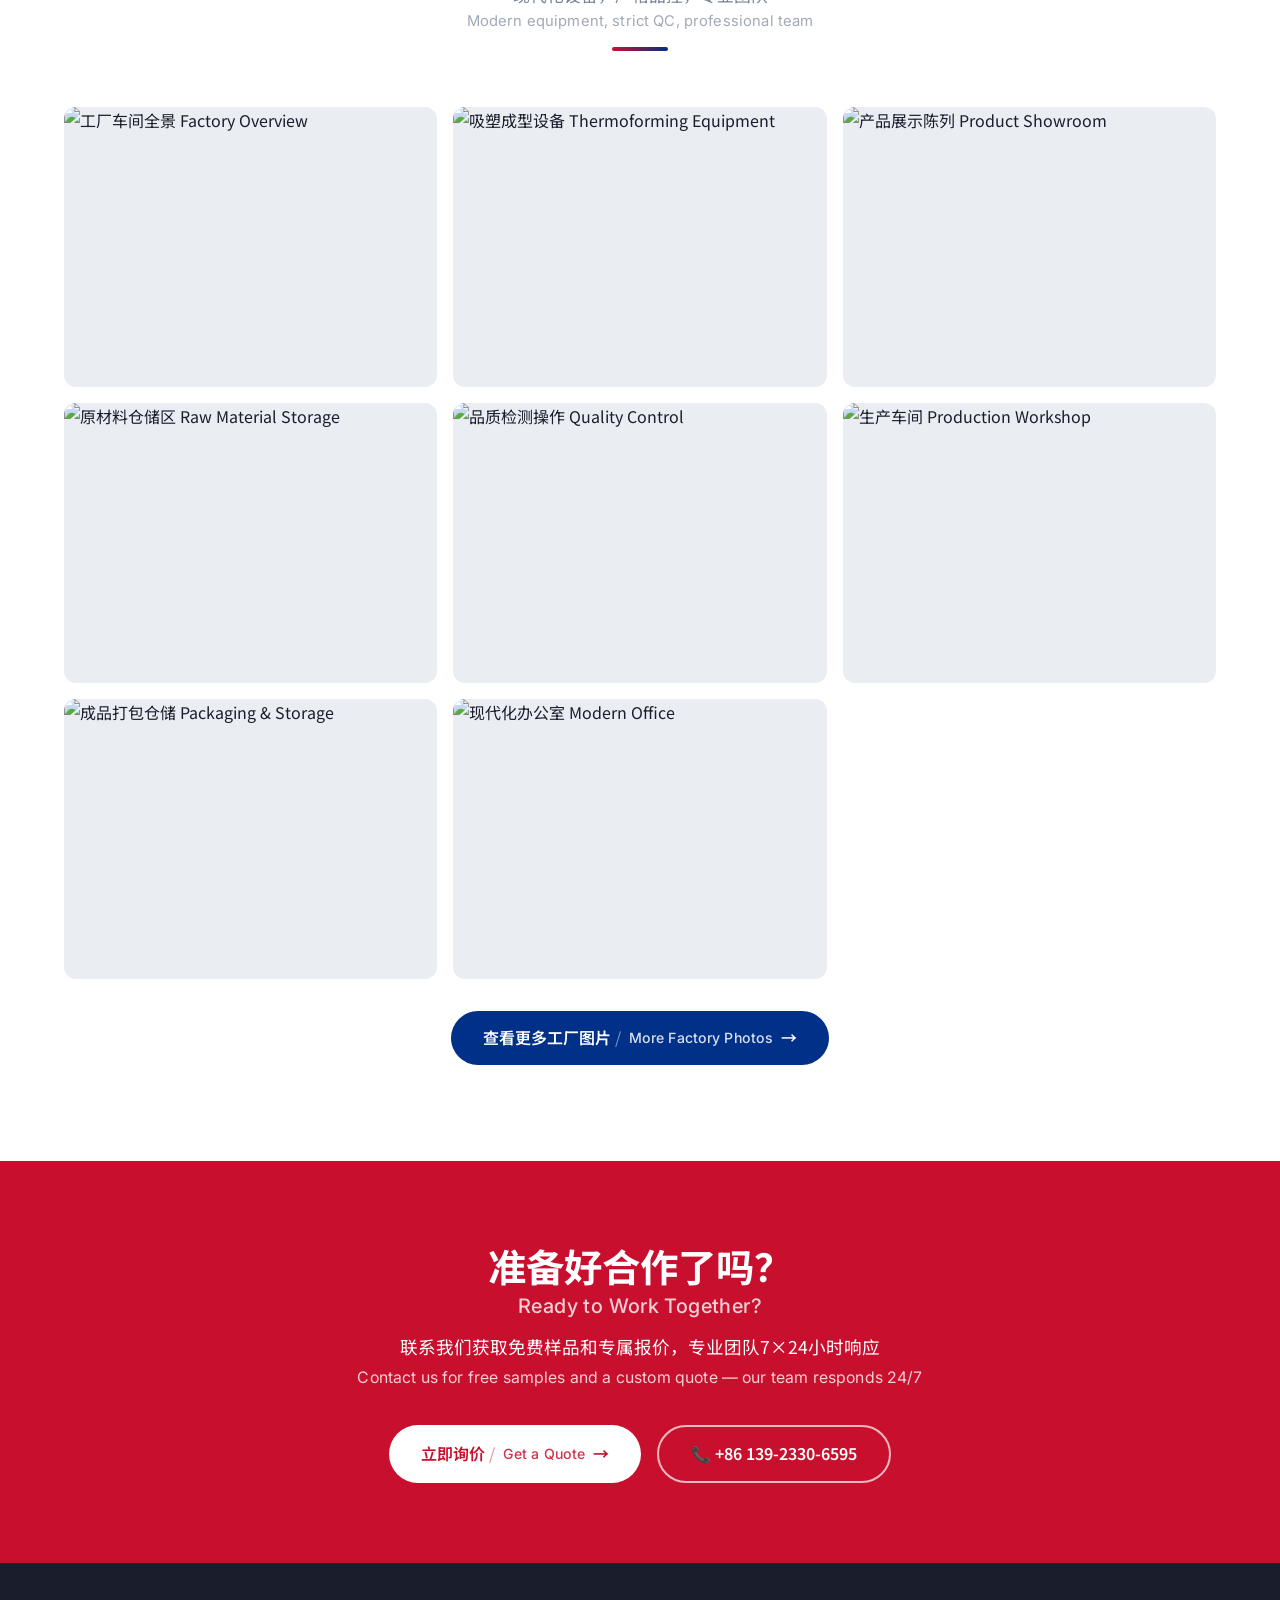
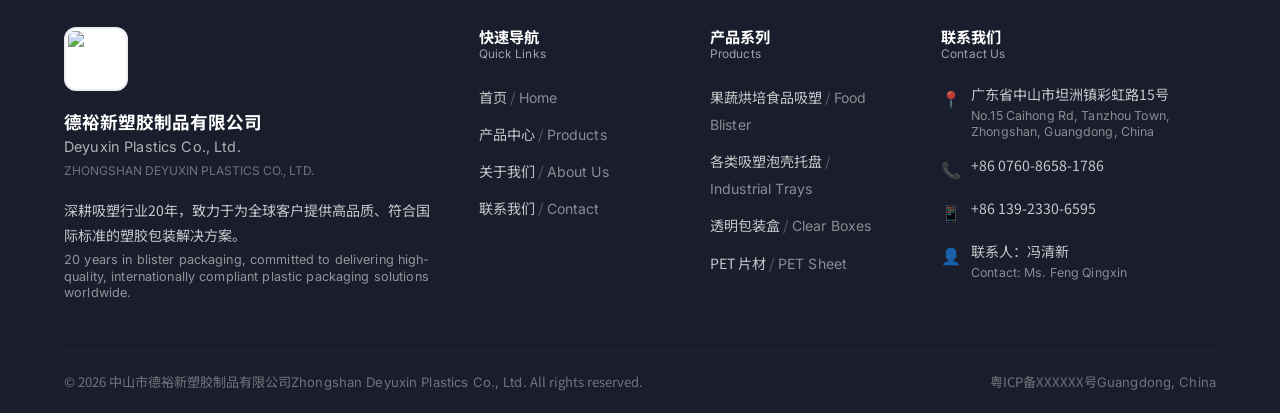
==== commit 25d2d7ae: "fix: repair corrupted HTML files and sync version to v34.0 across all pages" ====
--- a/index.html
+++ b/index.html
@@ -507,15 +507,13 @@
   </div>
 </footer>
 
+<!-- Floating Contact Buttons -->
+<div class="floating-contact">
+  <a href="https://wa.me/8613923306595" class="float-btn float-whatsapp" target="_blank" title="WhatsApp">💬</a>
+  <a href="tel:+8613923306595" class="float-btn float-phone" title="Call Us">📞</a>
+</div>
+
 <script src="https://cdn.jsdelivr.net/gh/mcstudios/glightbox/dist/js/glightbox.min.js"></script>
 <script src="js/main.js"></script>
 </body>
 </html>
-lank" title="WhatsApp">💬</a>
-  <a href="tel:+8613923306595" class="float-btn float-phone" title="Call Us">📞</a>
-</div>
-
-<script src="https://cdn.jsdelivr.net/gh/mcstudios/glightbox/dist/js/glightbox.min.js"></script>
-<script src="js/main.js"></script>
-</body>
-</html>
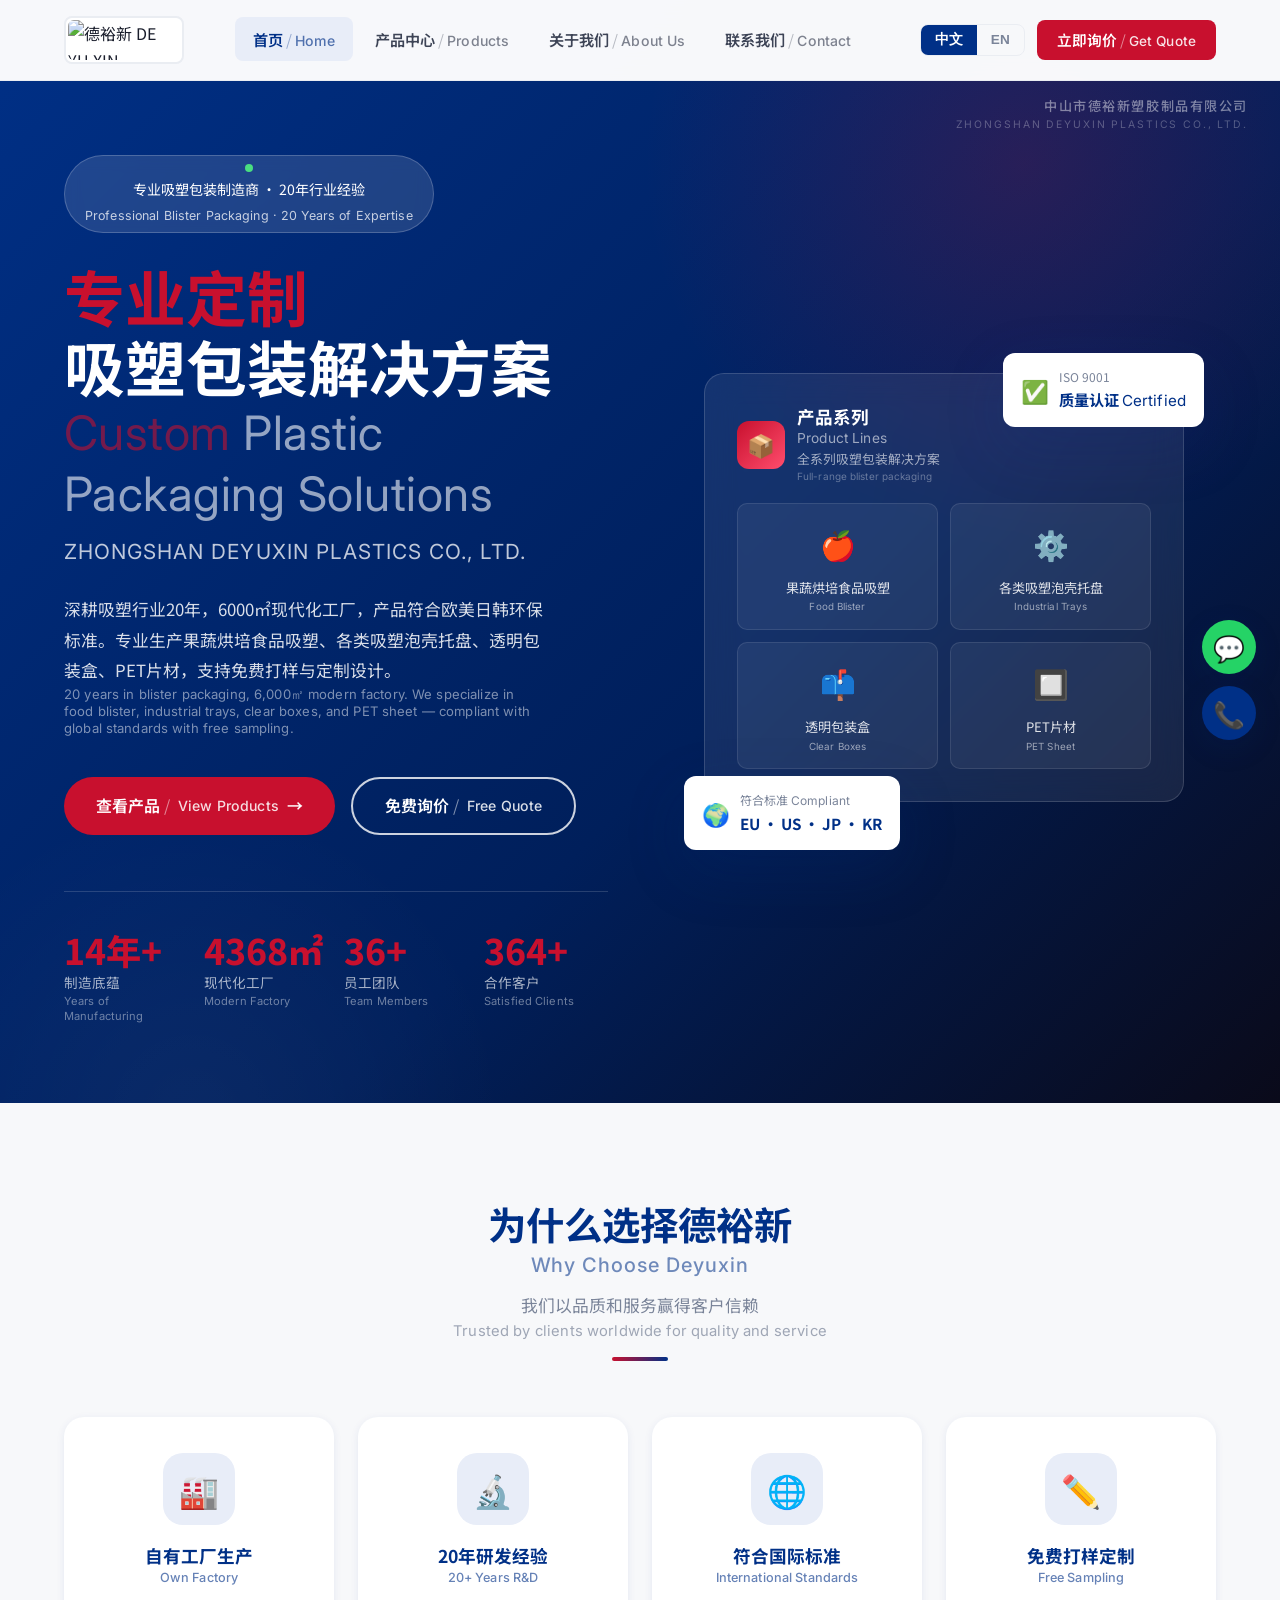
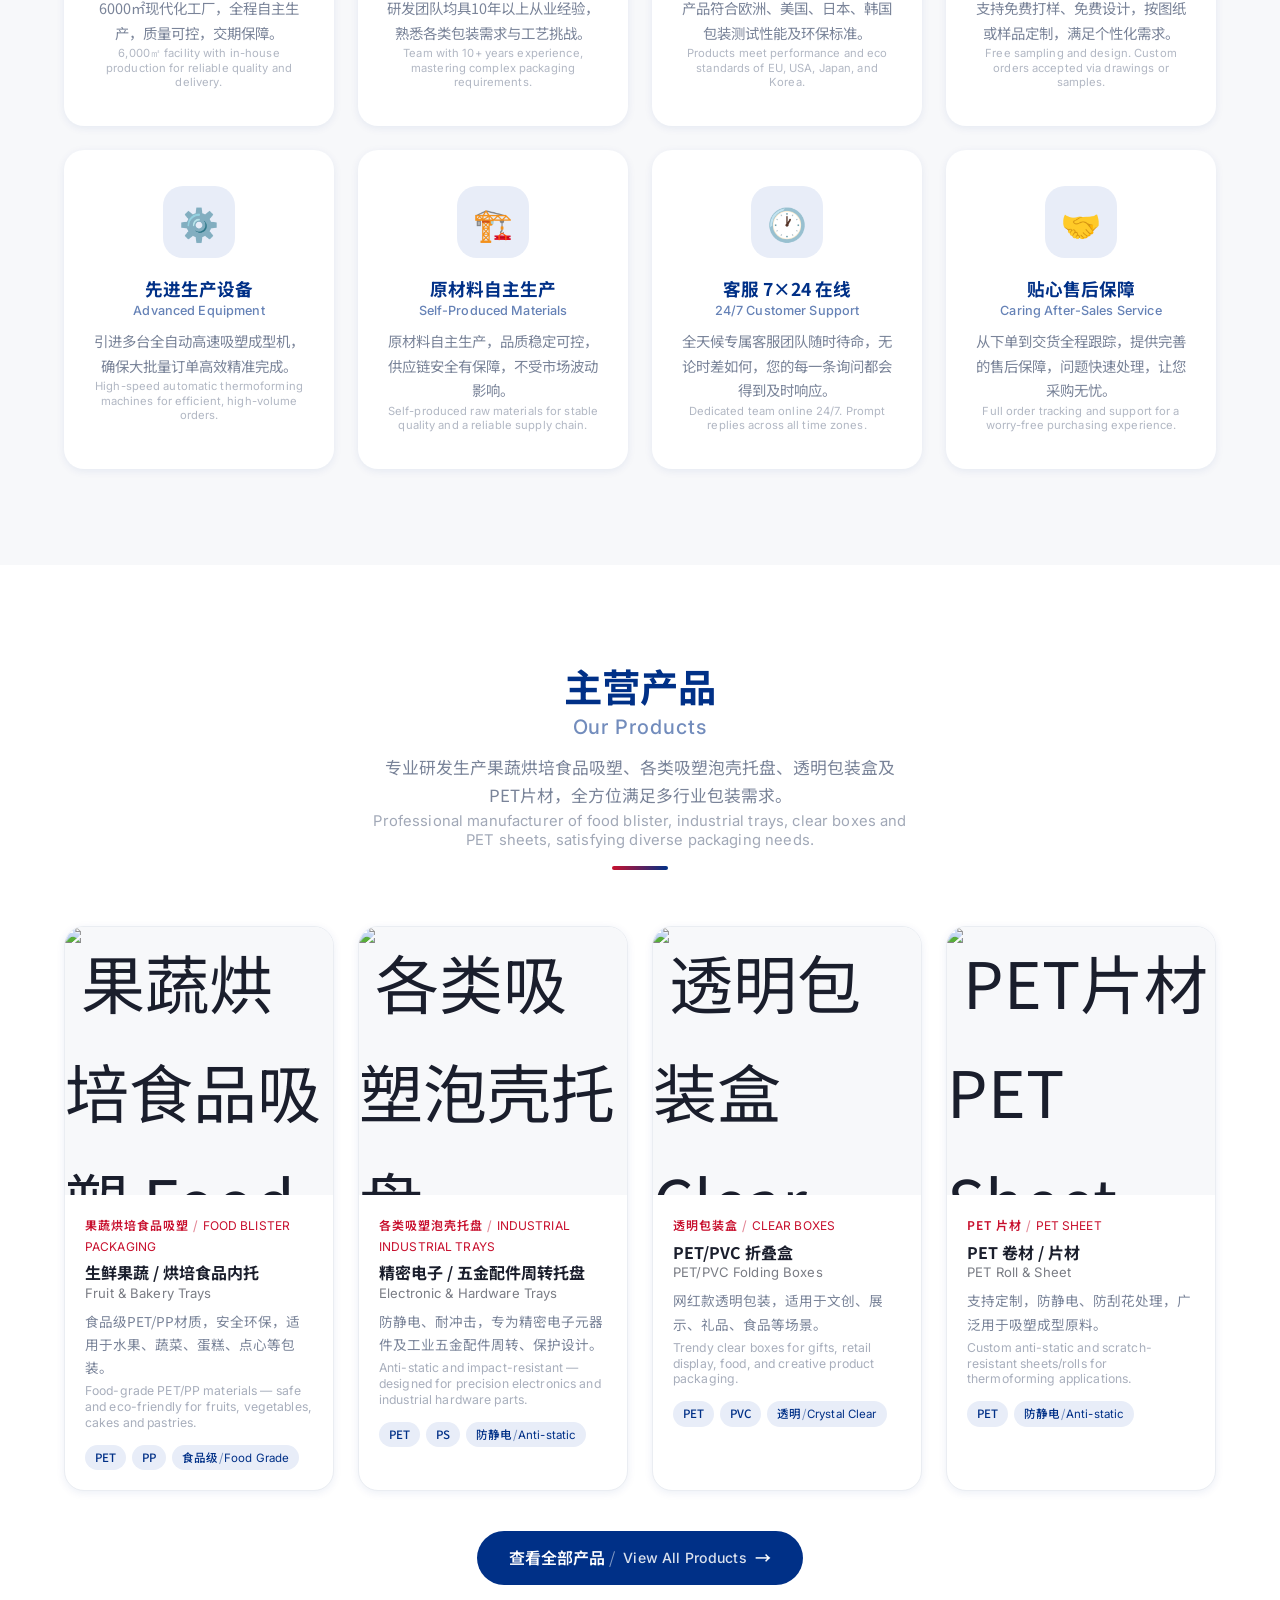
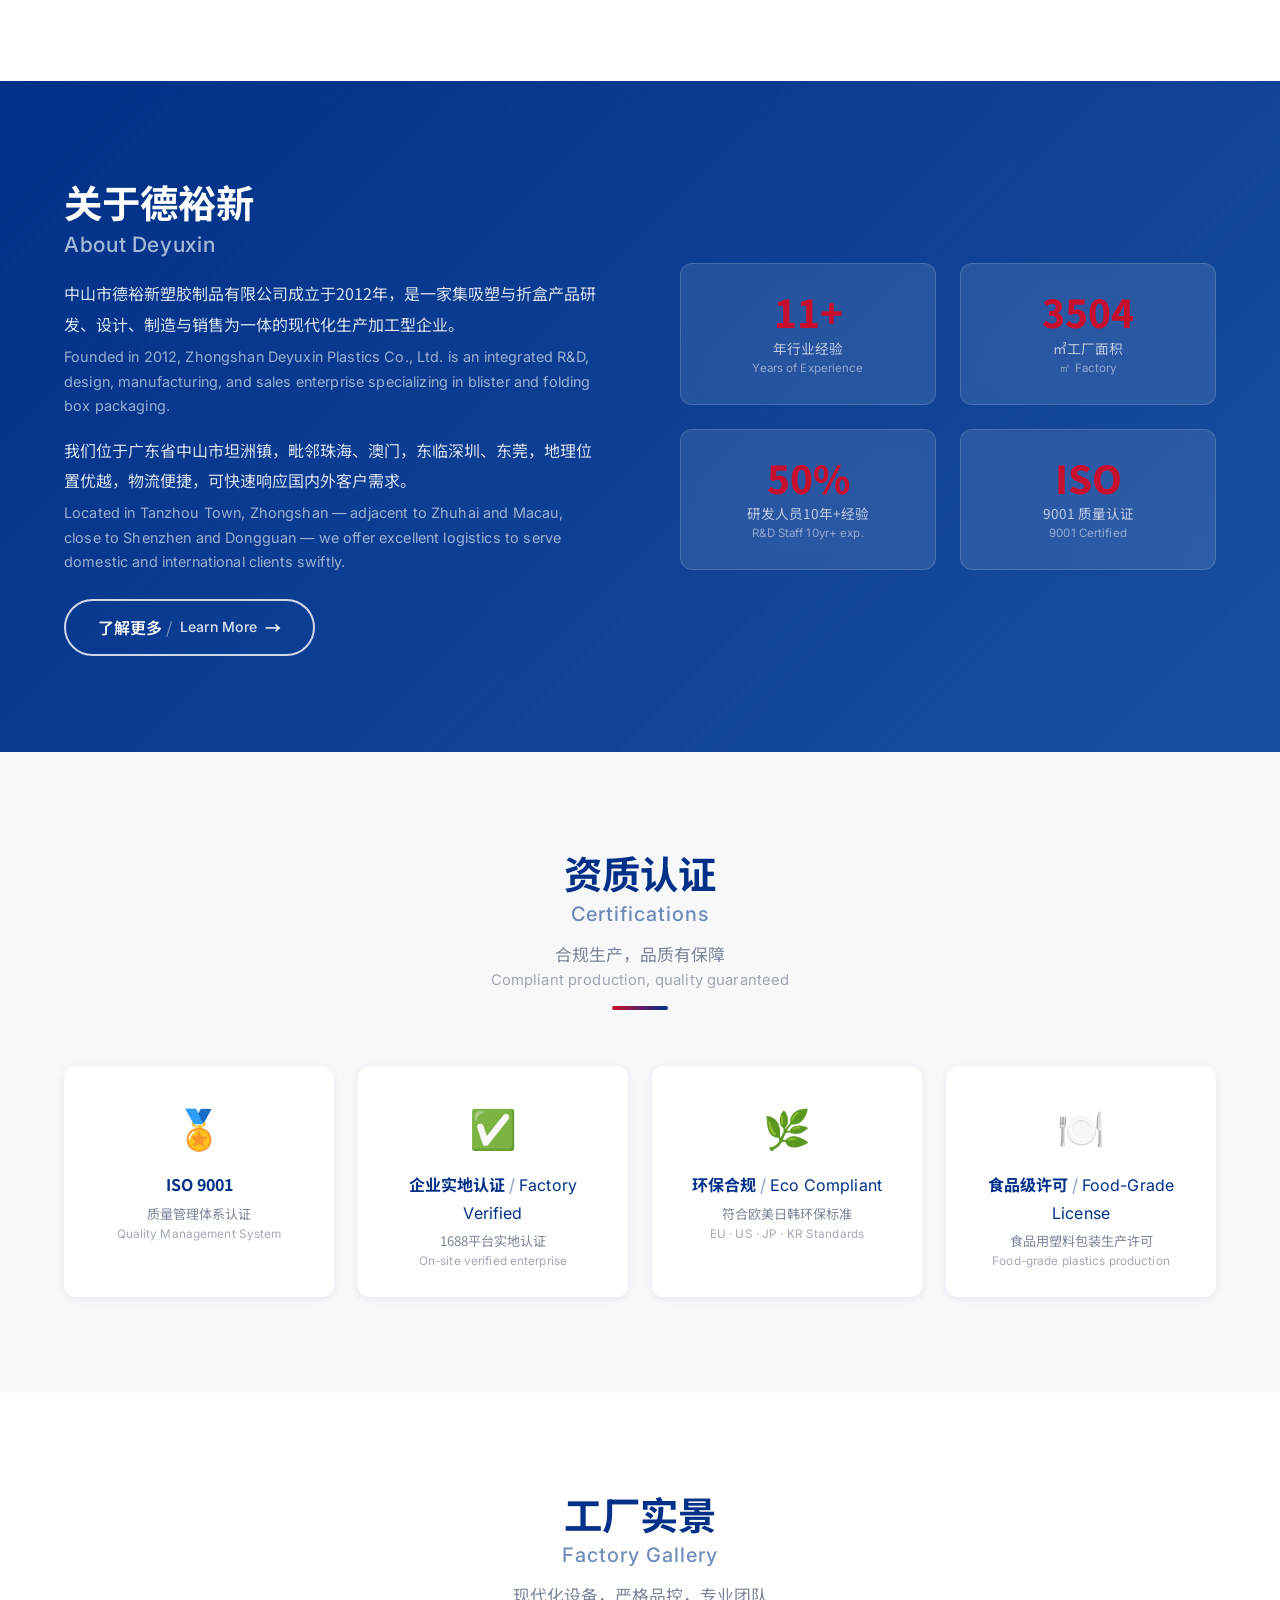
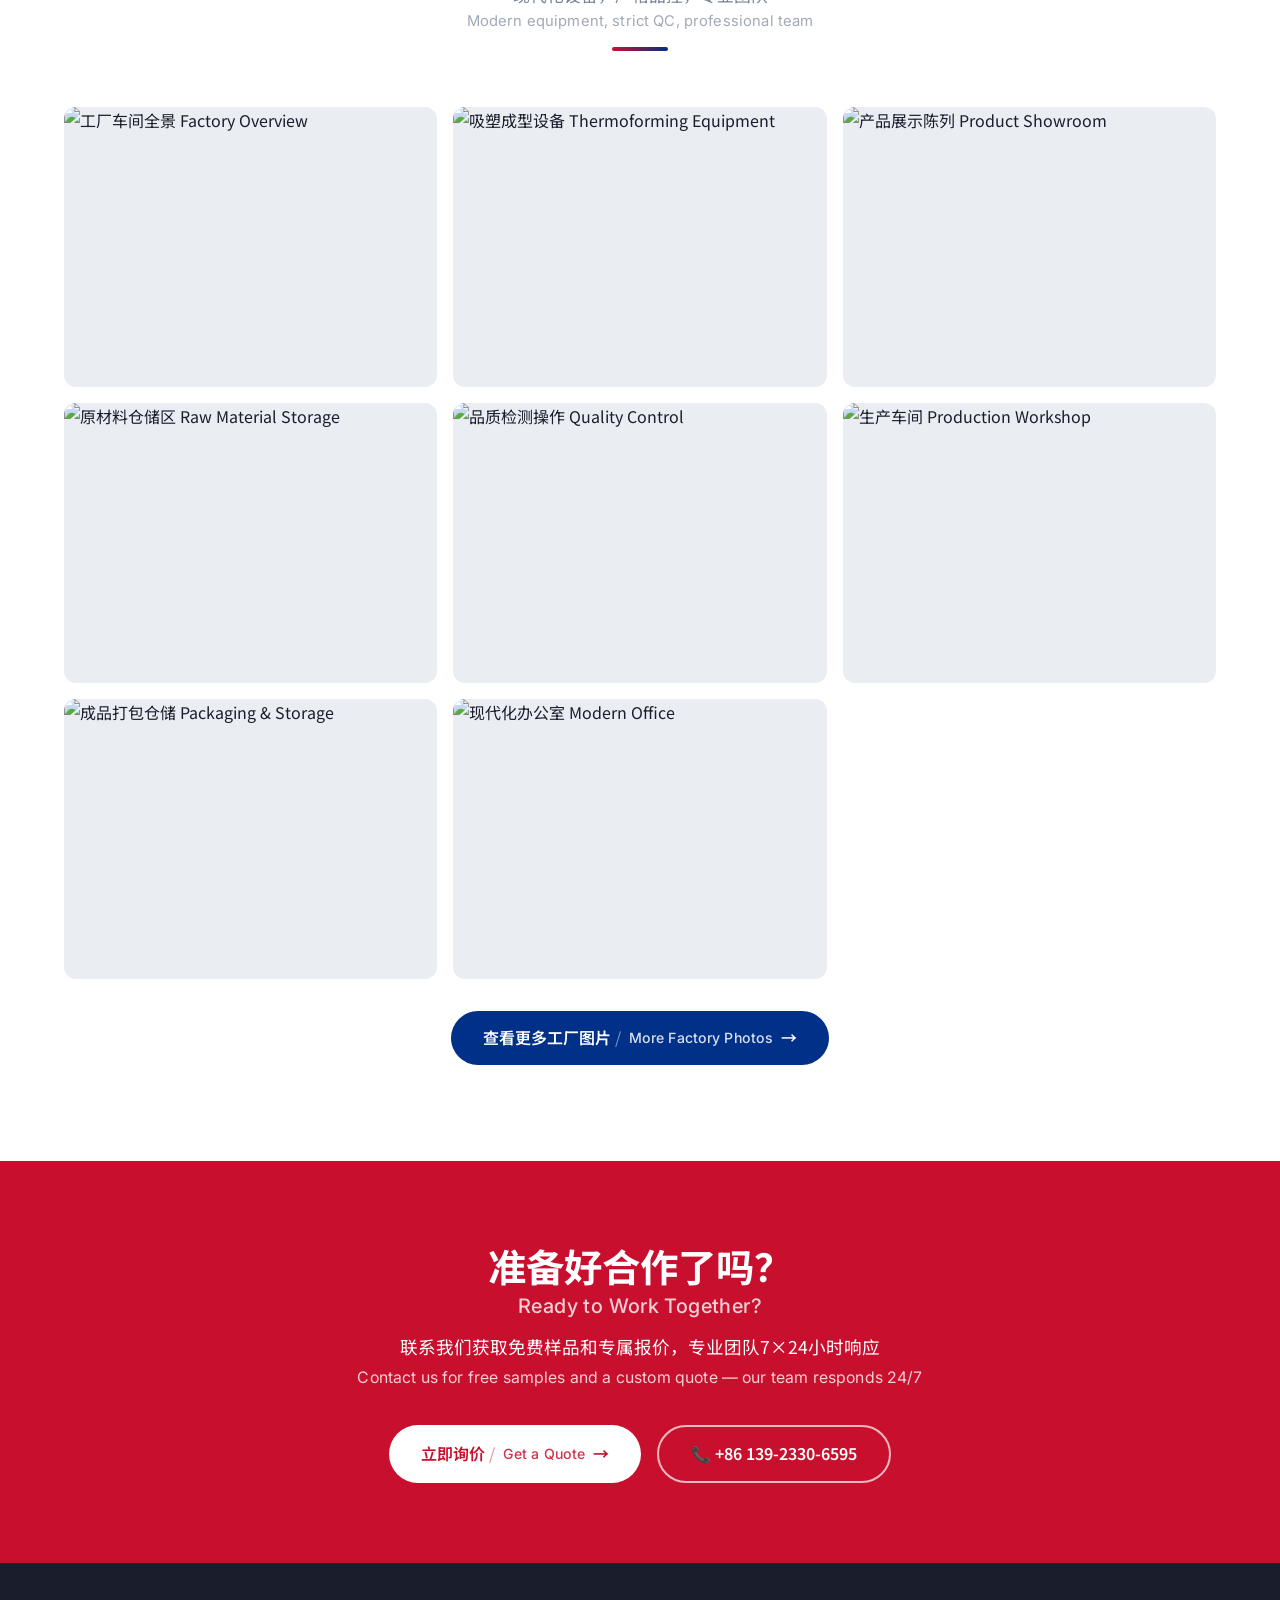
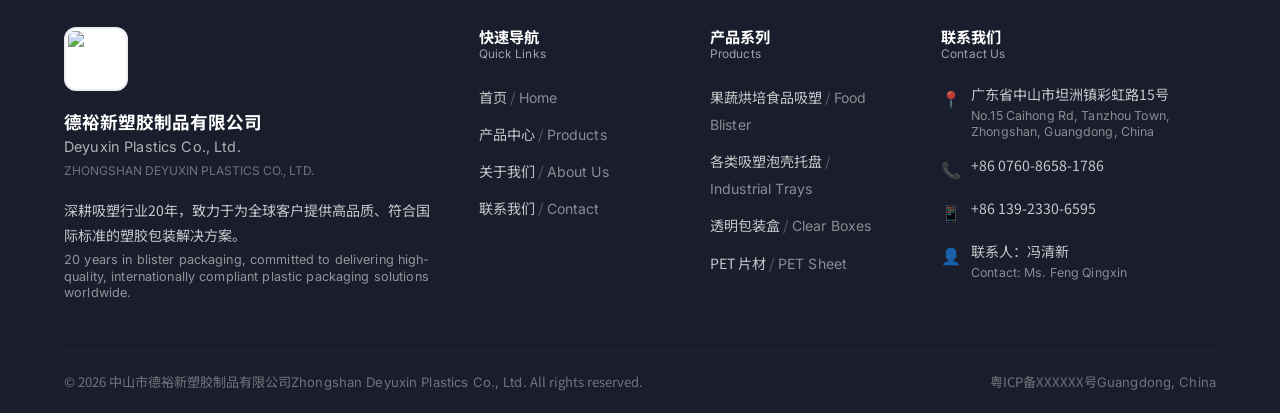
==== commit 76def829: "feat: re-enable AJAX form submission mode after successful activation" ====
--- a/index.html
+++ b/index.html
@@ -12,7 +12,7 @@
   <link rel="preconnect" href="https://fonts.googleapis.com">
   <link rel="preconnect" href="https://fonts.gstatic.com" crossorigin>
   <link href="https://fonts.googleapis.com/css2?family=Noto+Sans+SC:wght@400;500;700;900&family=Inter:wght@400;500;600;700;800&display=swap" rel="stylesheet">
-  <link rel="stylesheet" href="css/style.css?v=34.0">
+  <link rel="stylesheet" href="css/style.css?v=35.0">
   <link rel="icon" type="image/png" href="https://sc02.alicdn.com/kf/A30ca6d6edf42452d92a69e5c50462813z.png">
   <link rel="canonical" href="https://624139601.github.io/deyuxin-website/">
   <script type="application/ld+json">
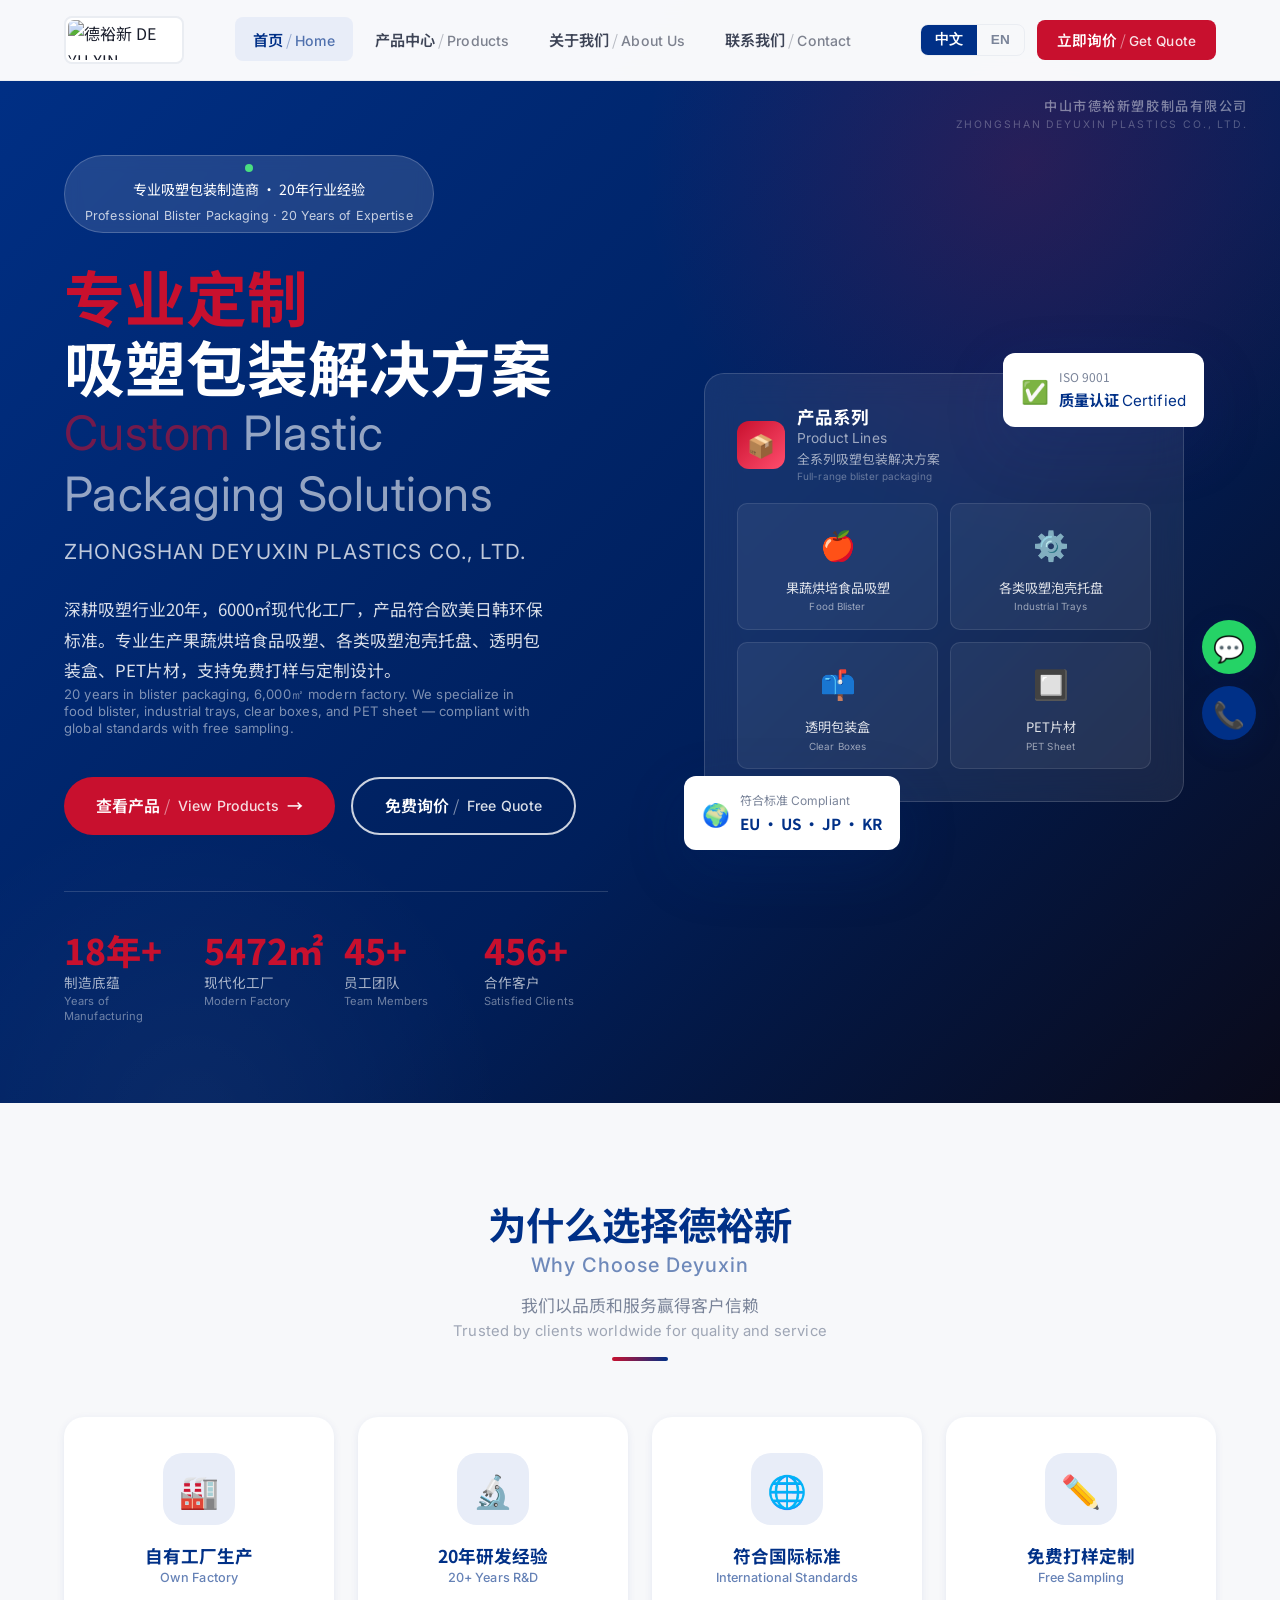
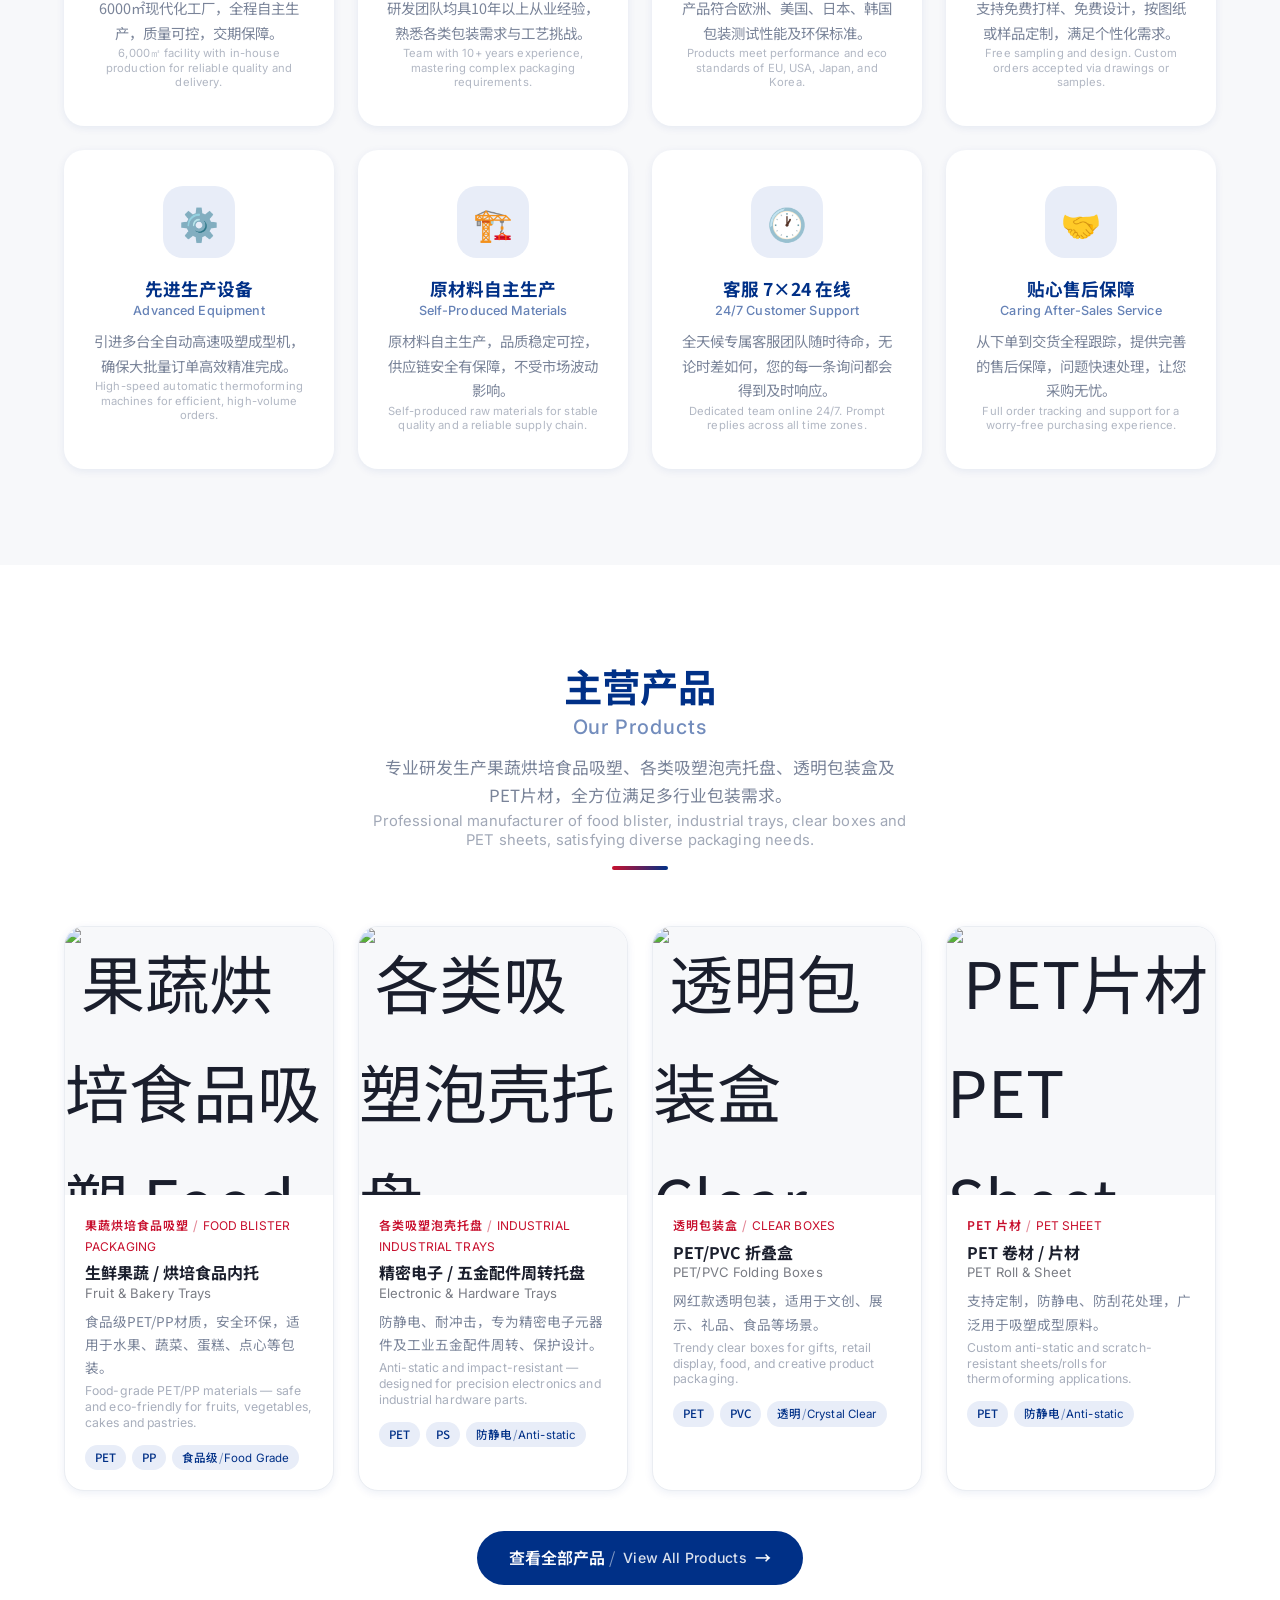
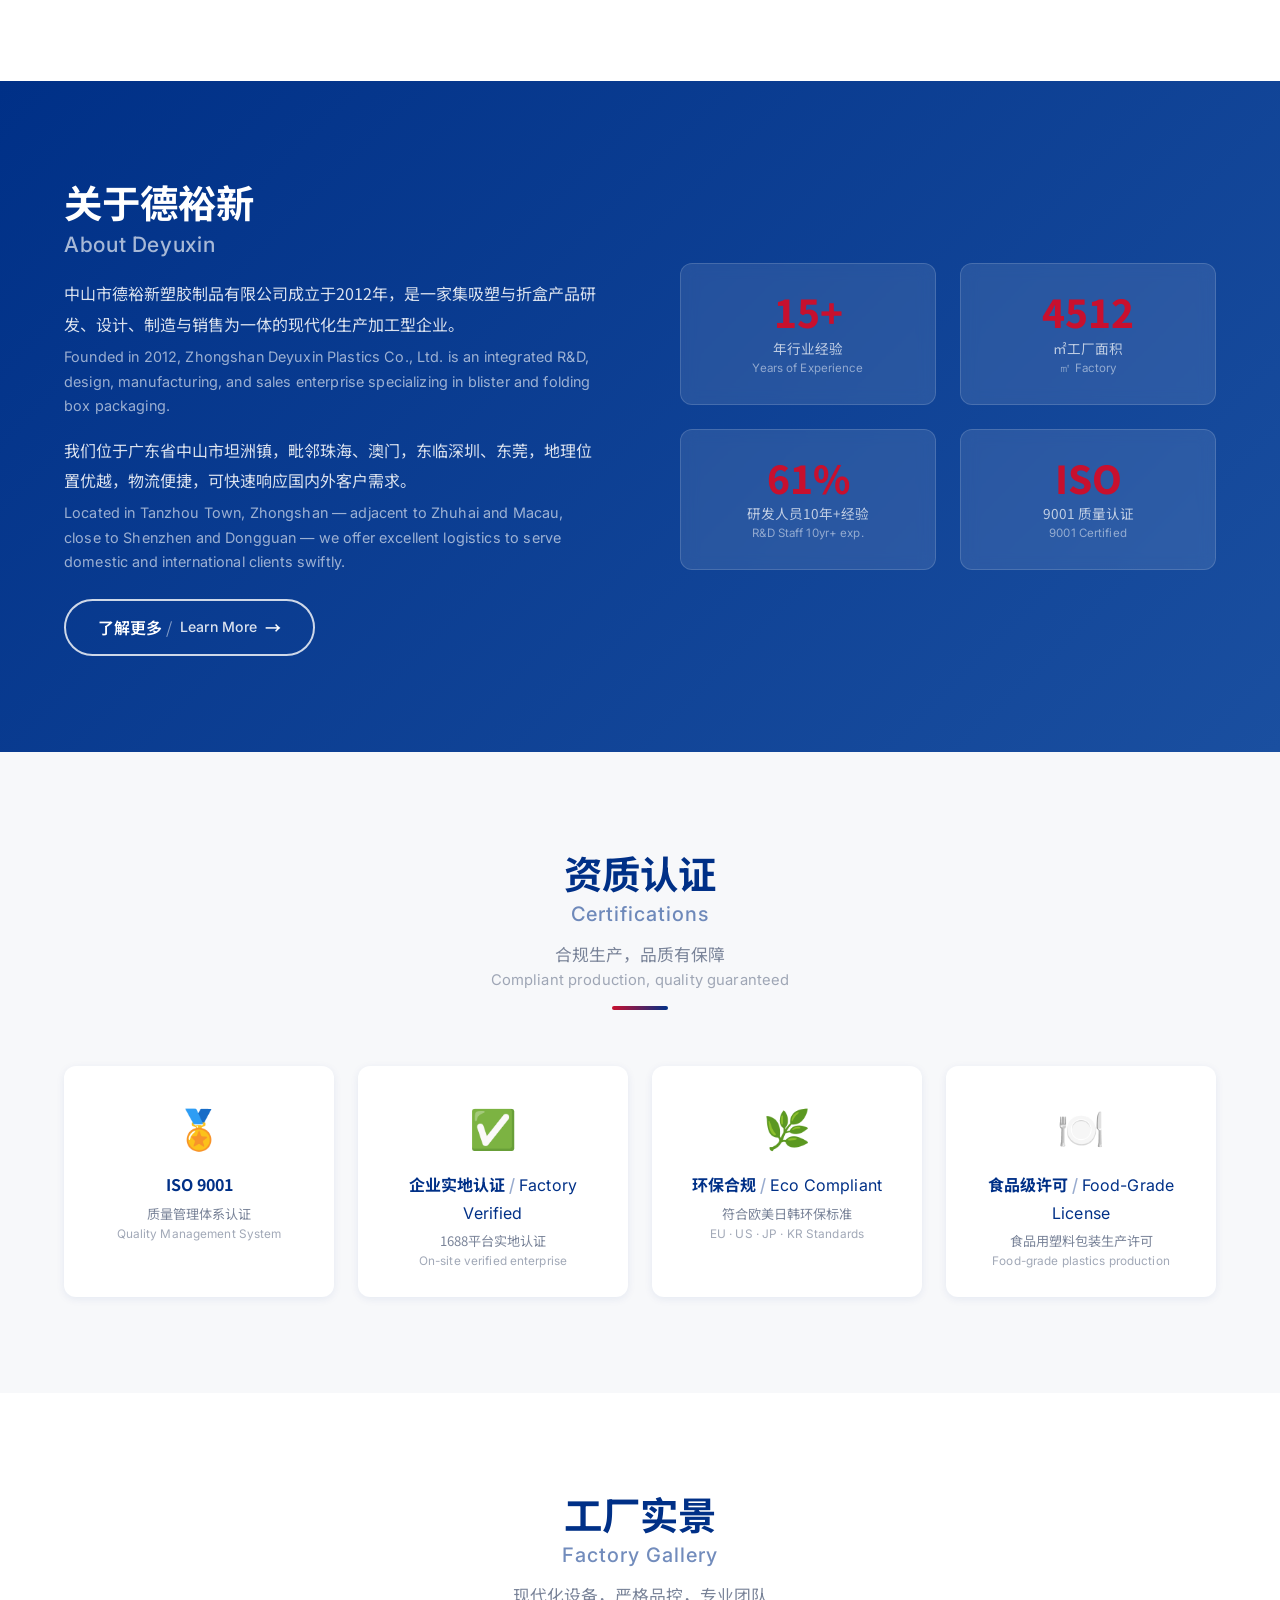
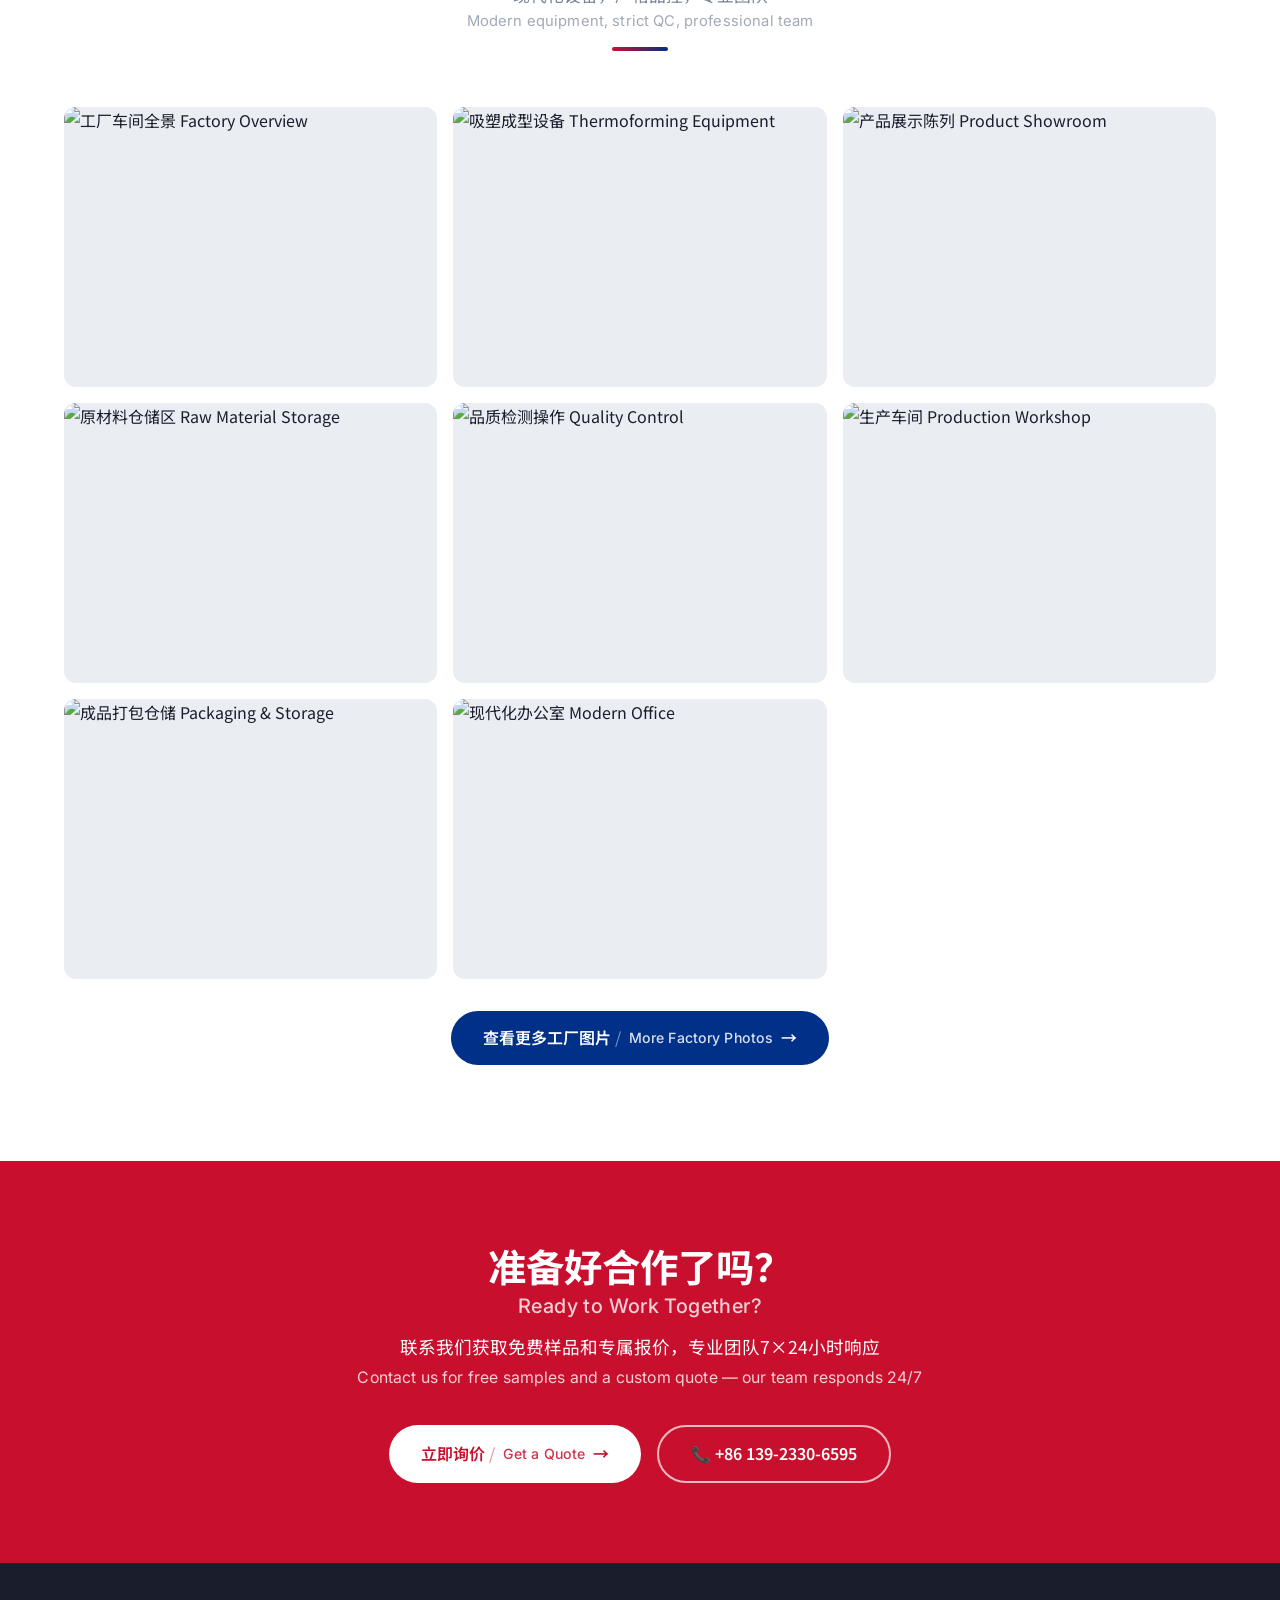
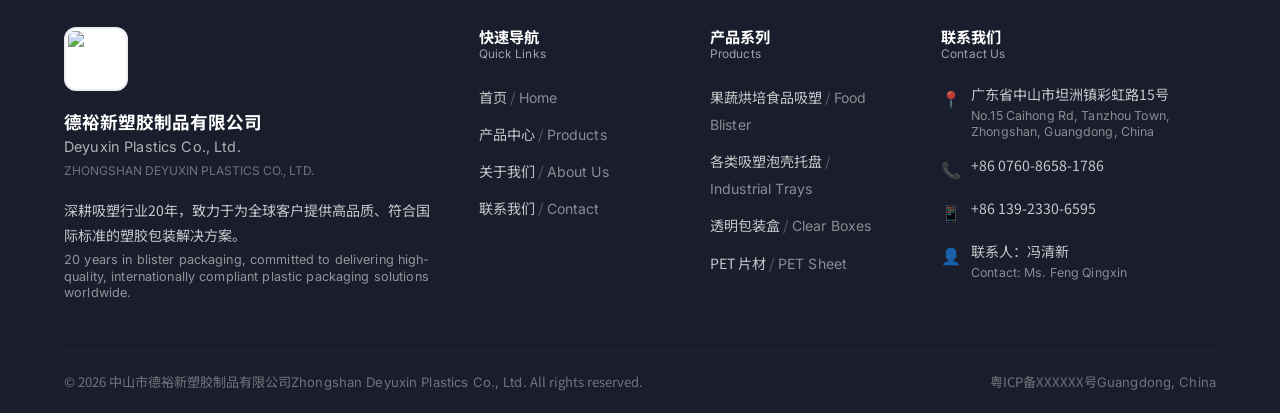
==== commit c4b85b72: "fix: resolve HTML corruption and force-bust main.js cache via versioning" ====
--- a/index.html
+++ b/index.html
@@ -514,6 +514,6 @@
 </div>
 
 <script src="https://cdn.jsdelivr.net/gh/mcstudios/glightbox/dist/js/glightbox.min.js"></script>
-<script src="js/main.js"></script>
+<script src="js/main.js?v=35.0"></script>
 </body>
 </html>
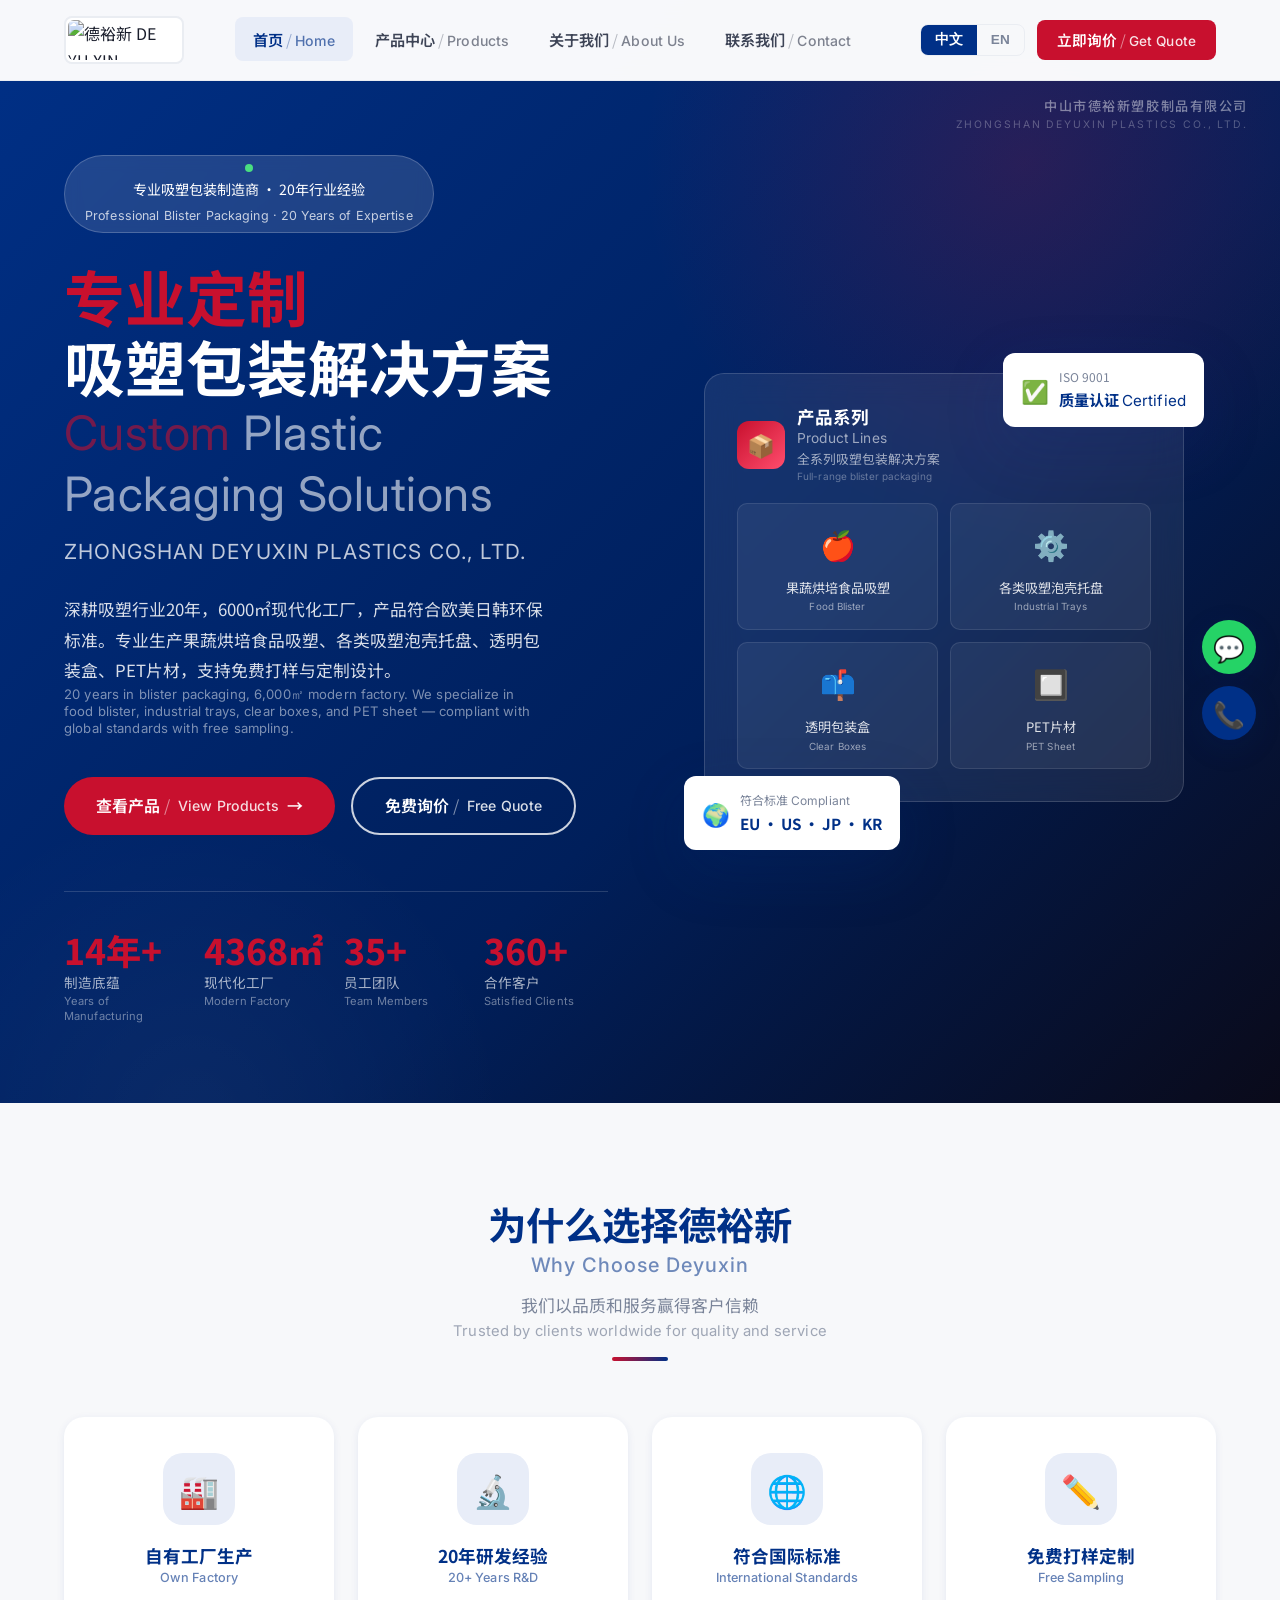
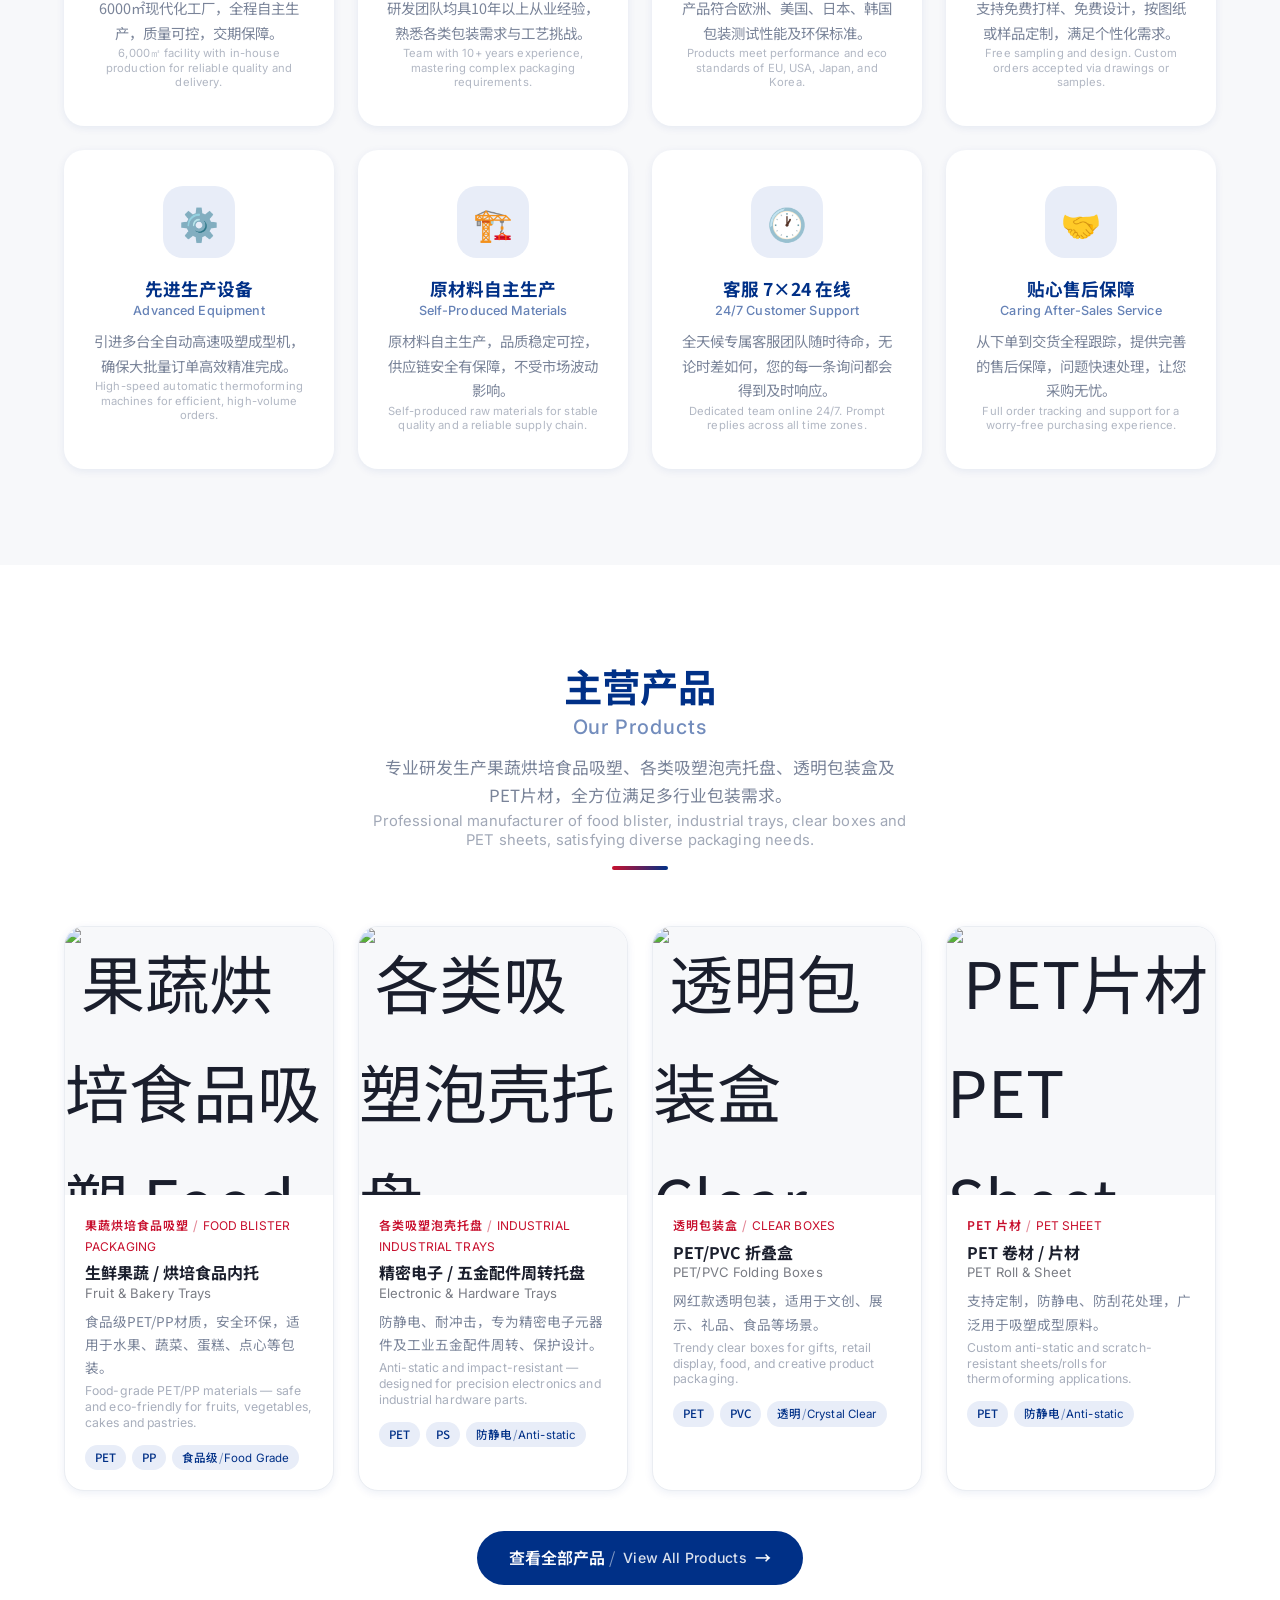
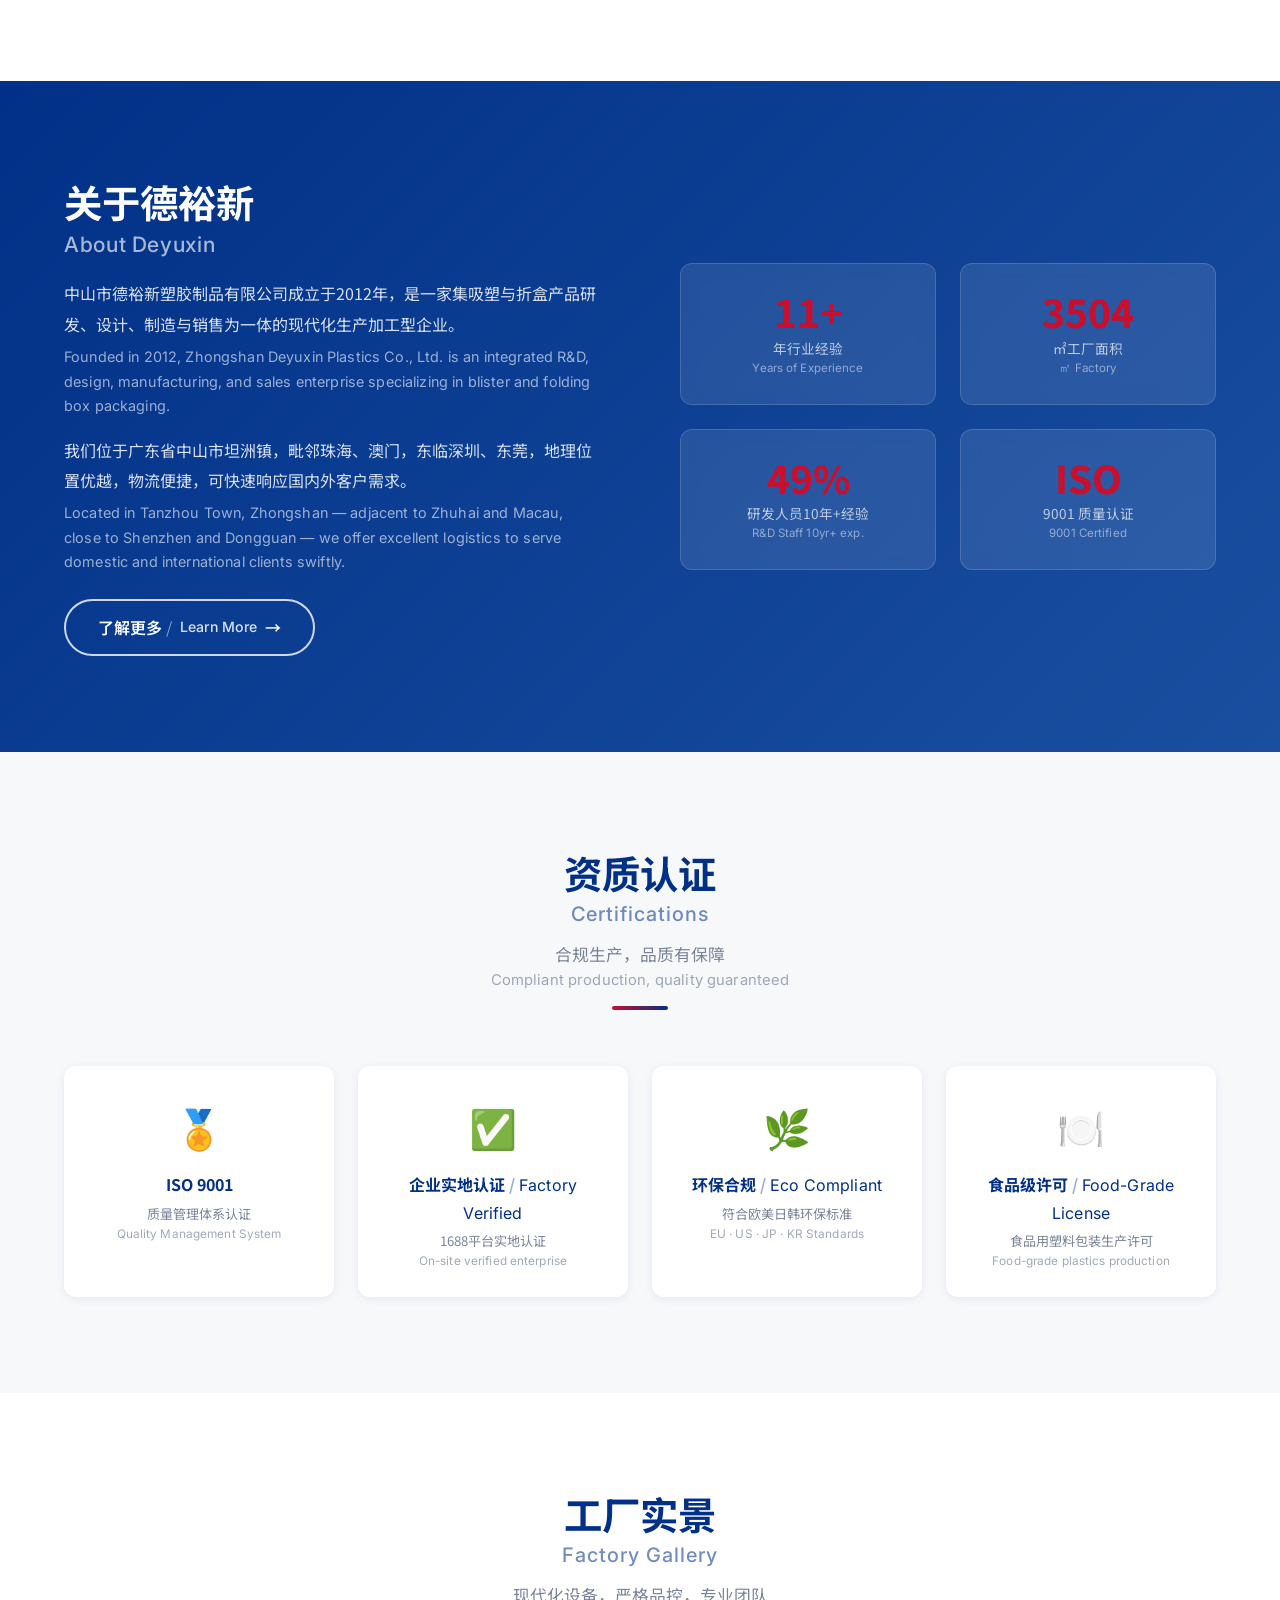
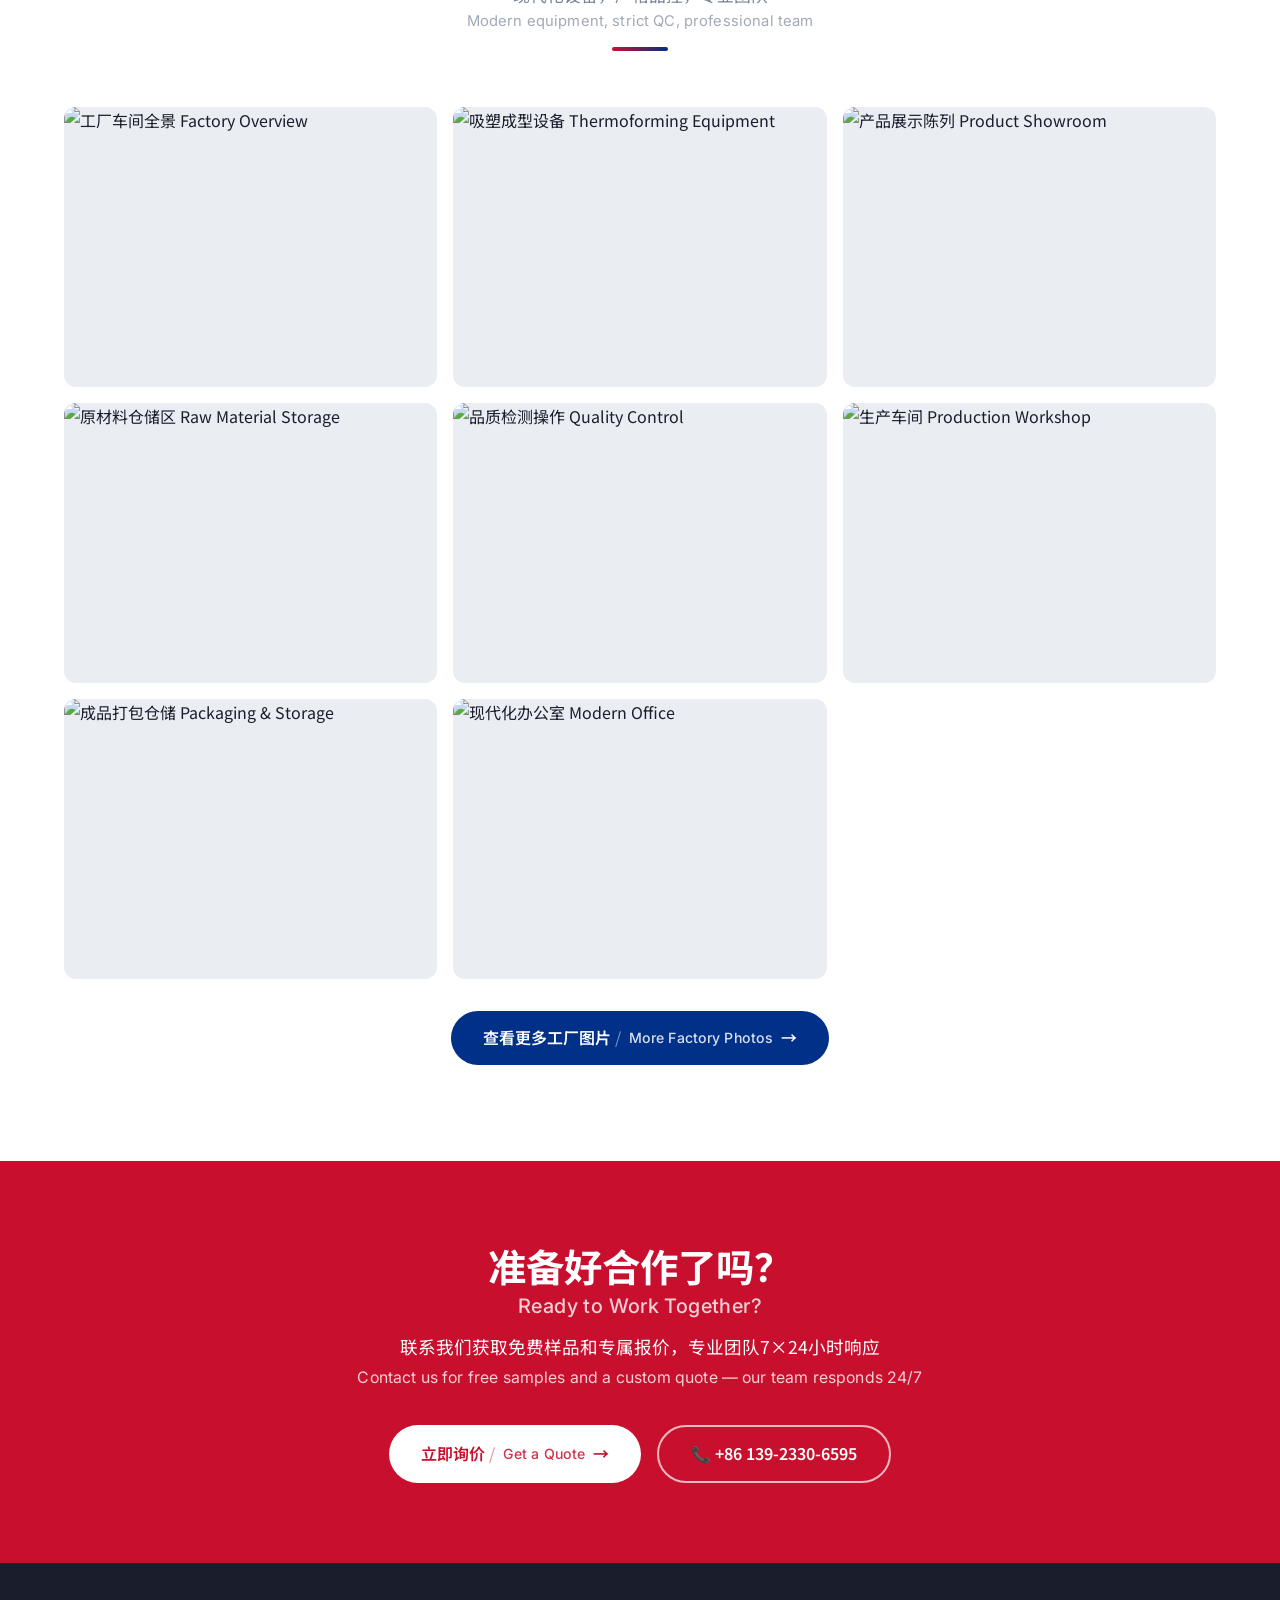
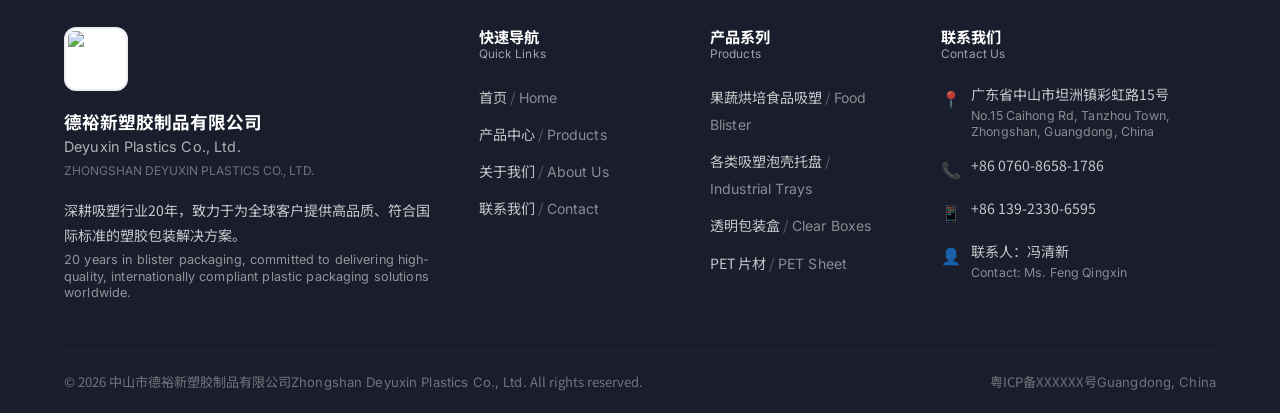
==== commit 24d34f12: "Use custom domain for canonical, sitemap and robots" ====
--- a/index.html
+++ b/index.html
@@ -14,14 +14,14 @@
   <link href="https://fonts.googleapis.com/css2?family=Noto+Sans+SC:wght@400;500;700;900&family=Inter:wght@400;500;600;700;800&display=swap" rel="stylesheet">
   <link rel="stylesheet" href="css/style.css?v=35.0">
   <link rel="icon" type="image/png" href="https://sc02.alicdn.com/kf/A30ca6d6edf42452d92a69e5c50462813z.png">
-  <link rel="canonical" href="https://624139601.github.io/deyuxin-website/">
+  <link rel="canonical" href="https://deyuxinblister.com/">
   <script type="application/ld+json">
   {
     "@context": "https://schema.org",
     "@type": "LocalBusiness",
     "name": "Zhongshan Deyuxin Plastics Co., Ltd.",
     "alternateName": "中山市德裕新塑胶制品有限公司",
-    "url": "https://624139601.github.io/deyuxin-website/",
+    "url": "https://deyuxinblister.com/",
     "logo": "https://sc01.alicdn.com/kf/A005029e2fcb14751a5071525a122794dZ.png",
     "description": "Professional blister packaging manufacturer with 20 years of experience. Specializing in food blister, industrial trays, clear boxes, and PET sheets.",
     "address": {
